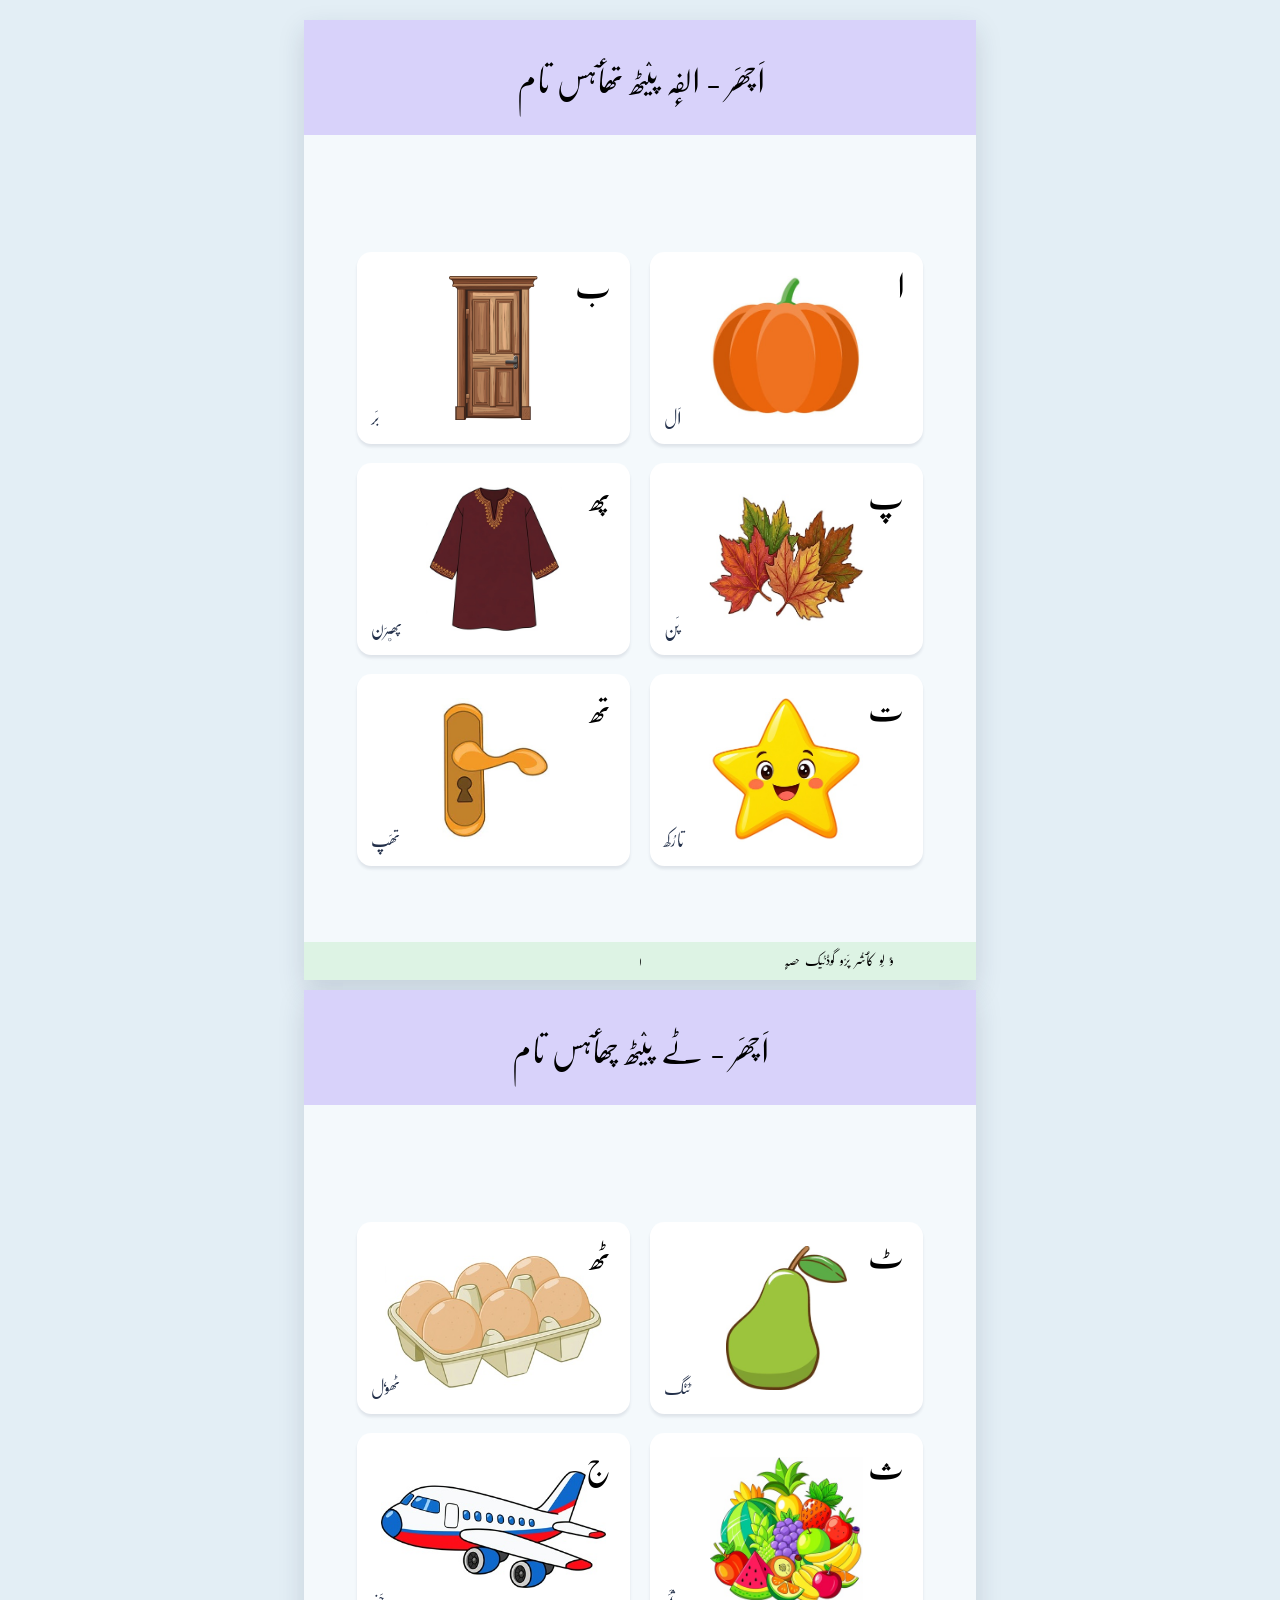
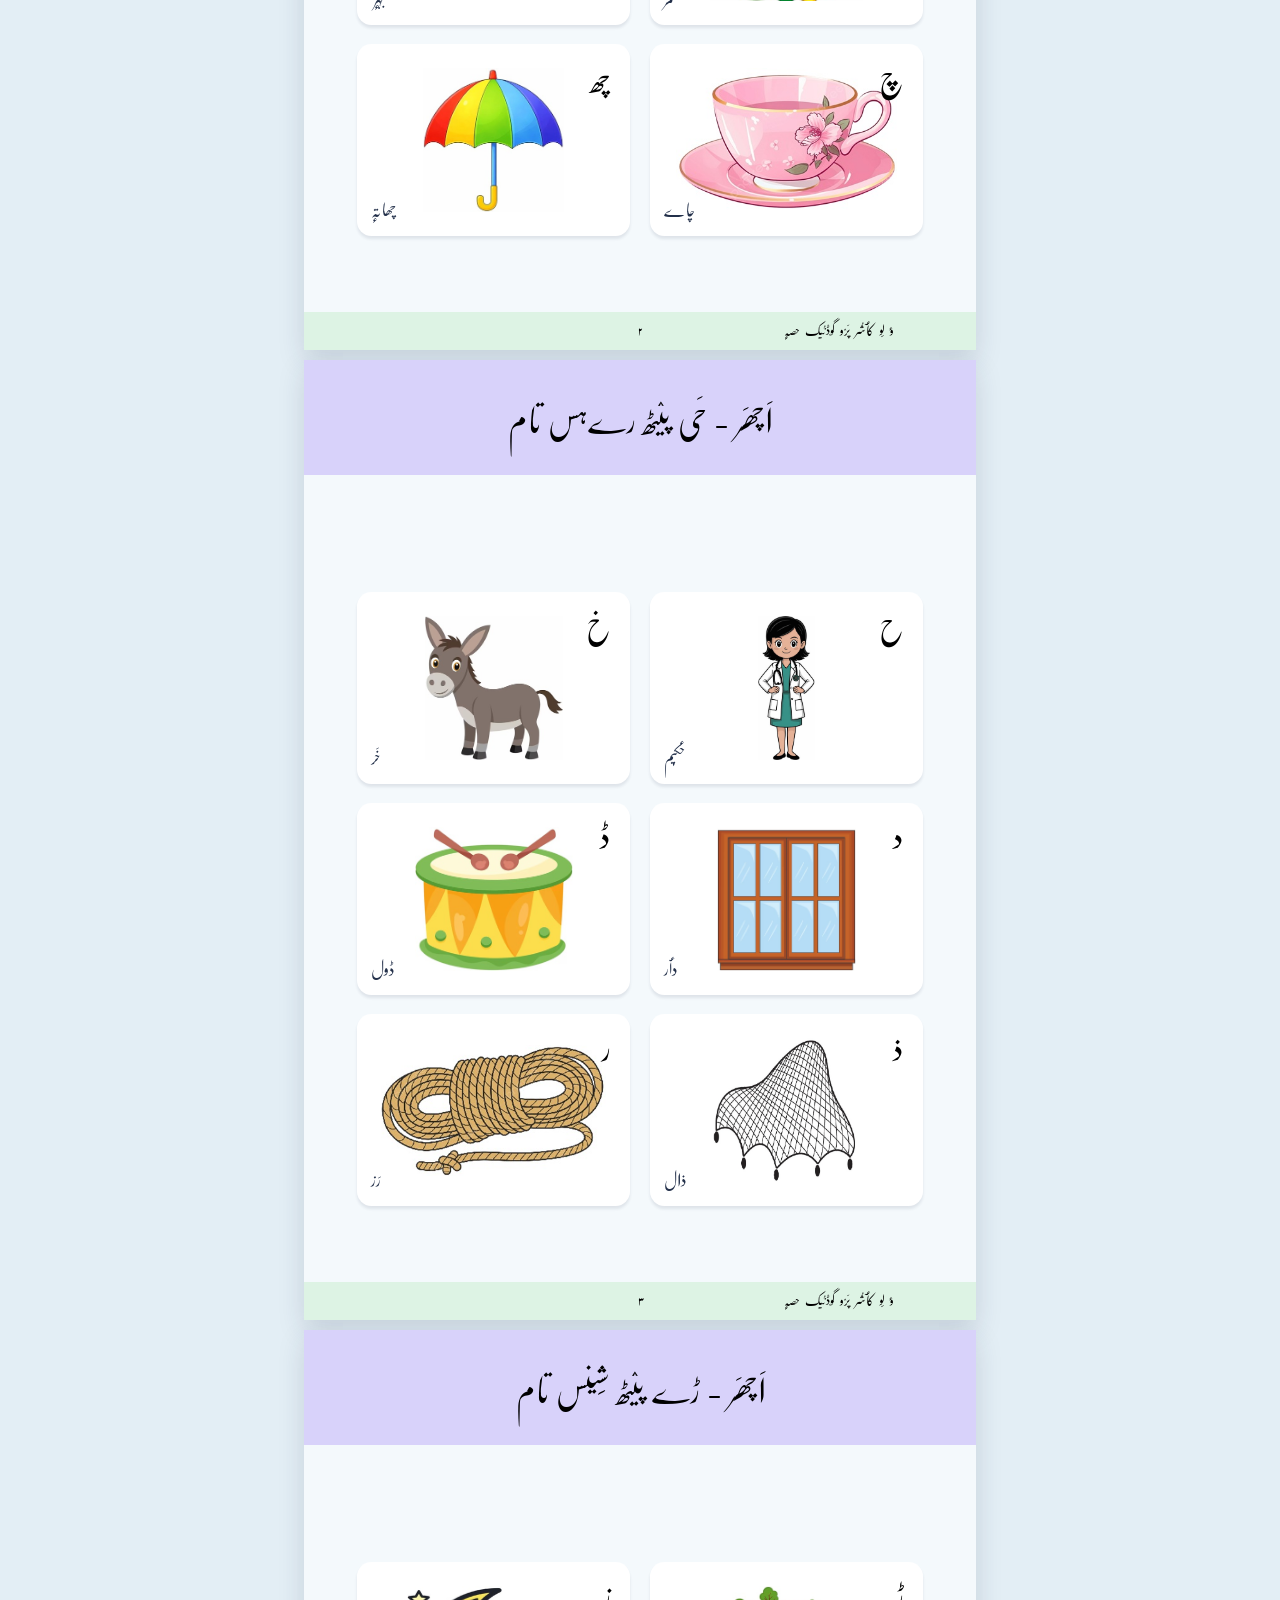
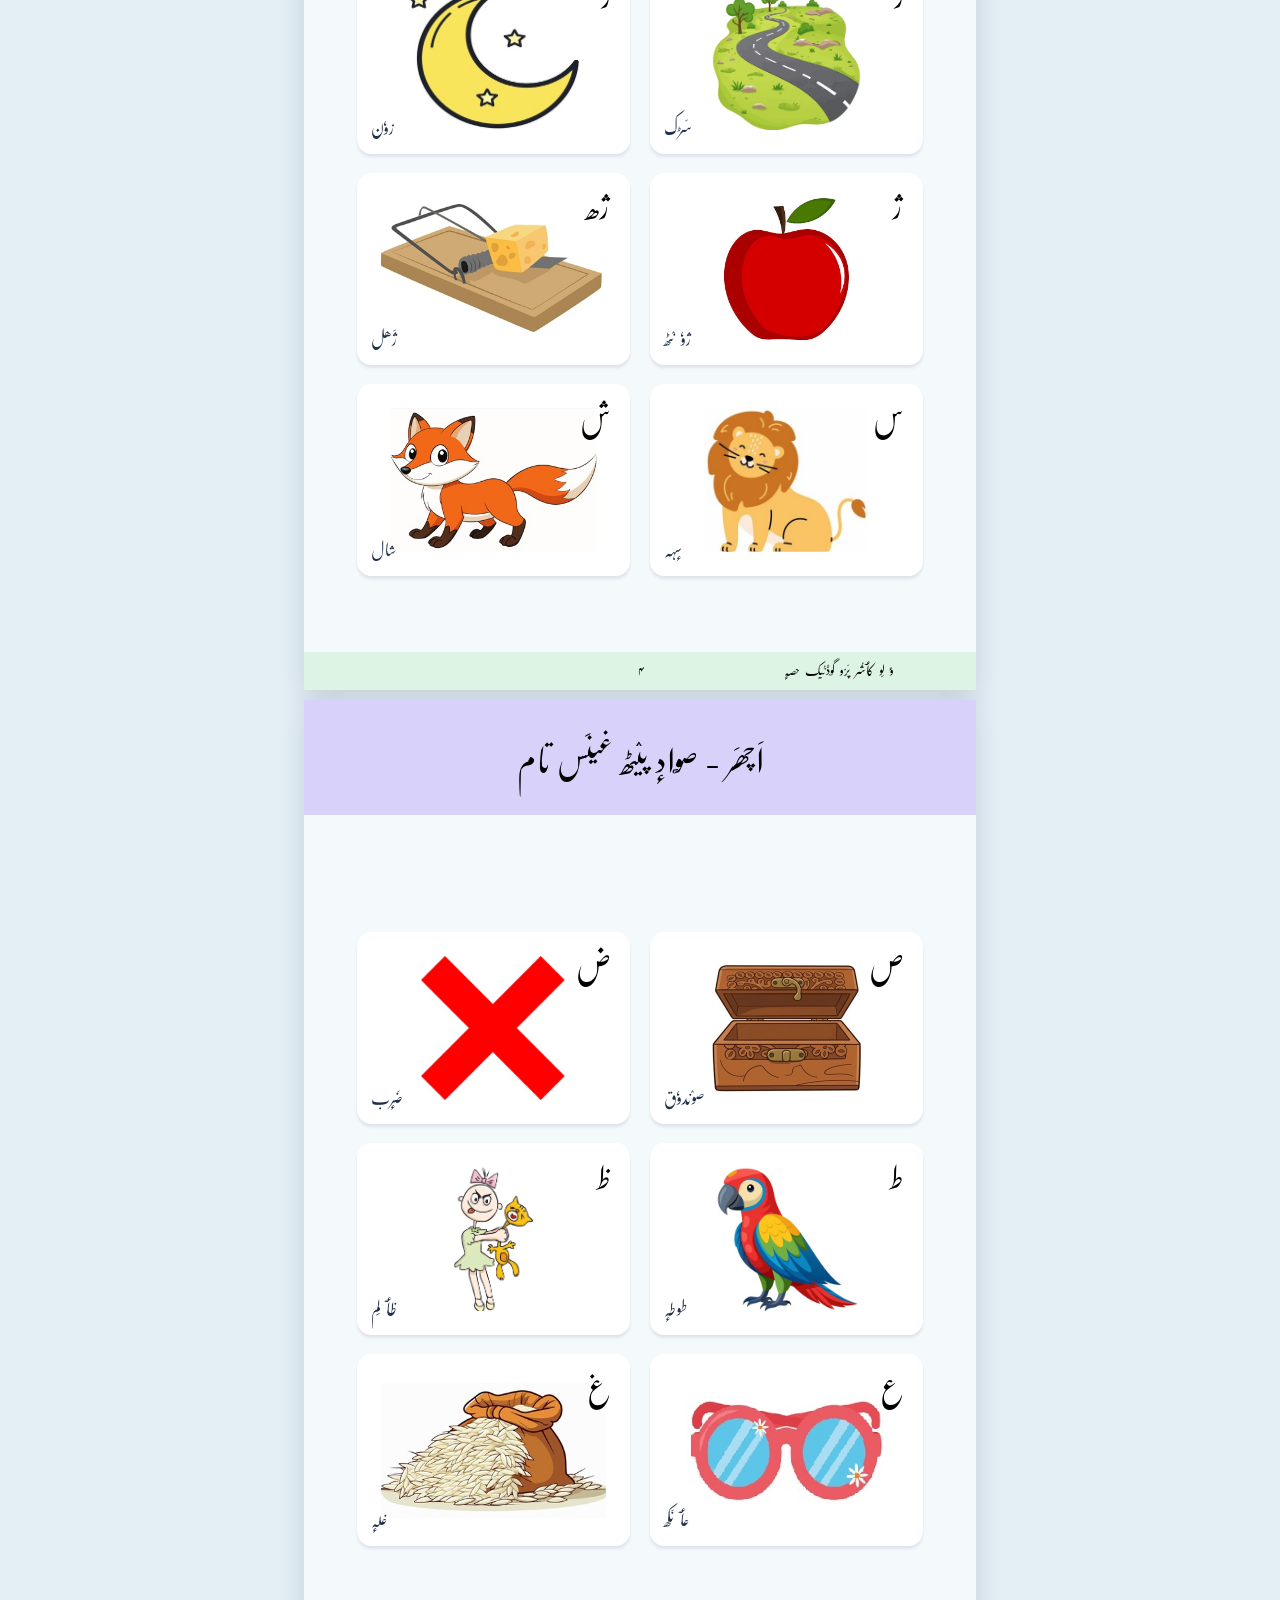
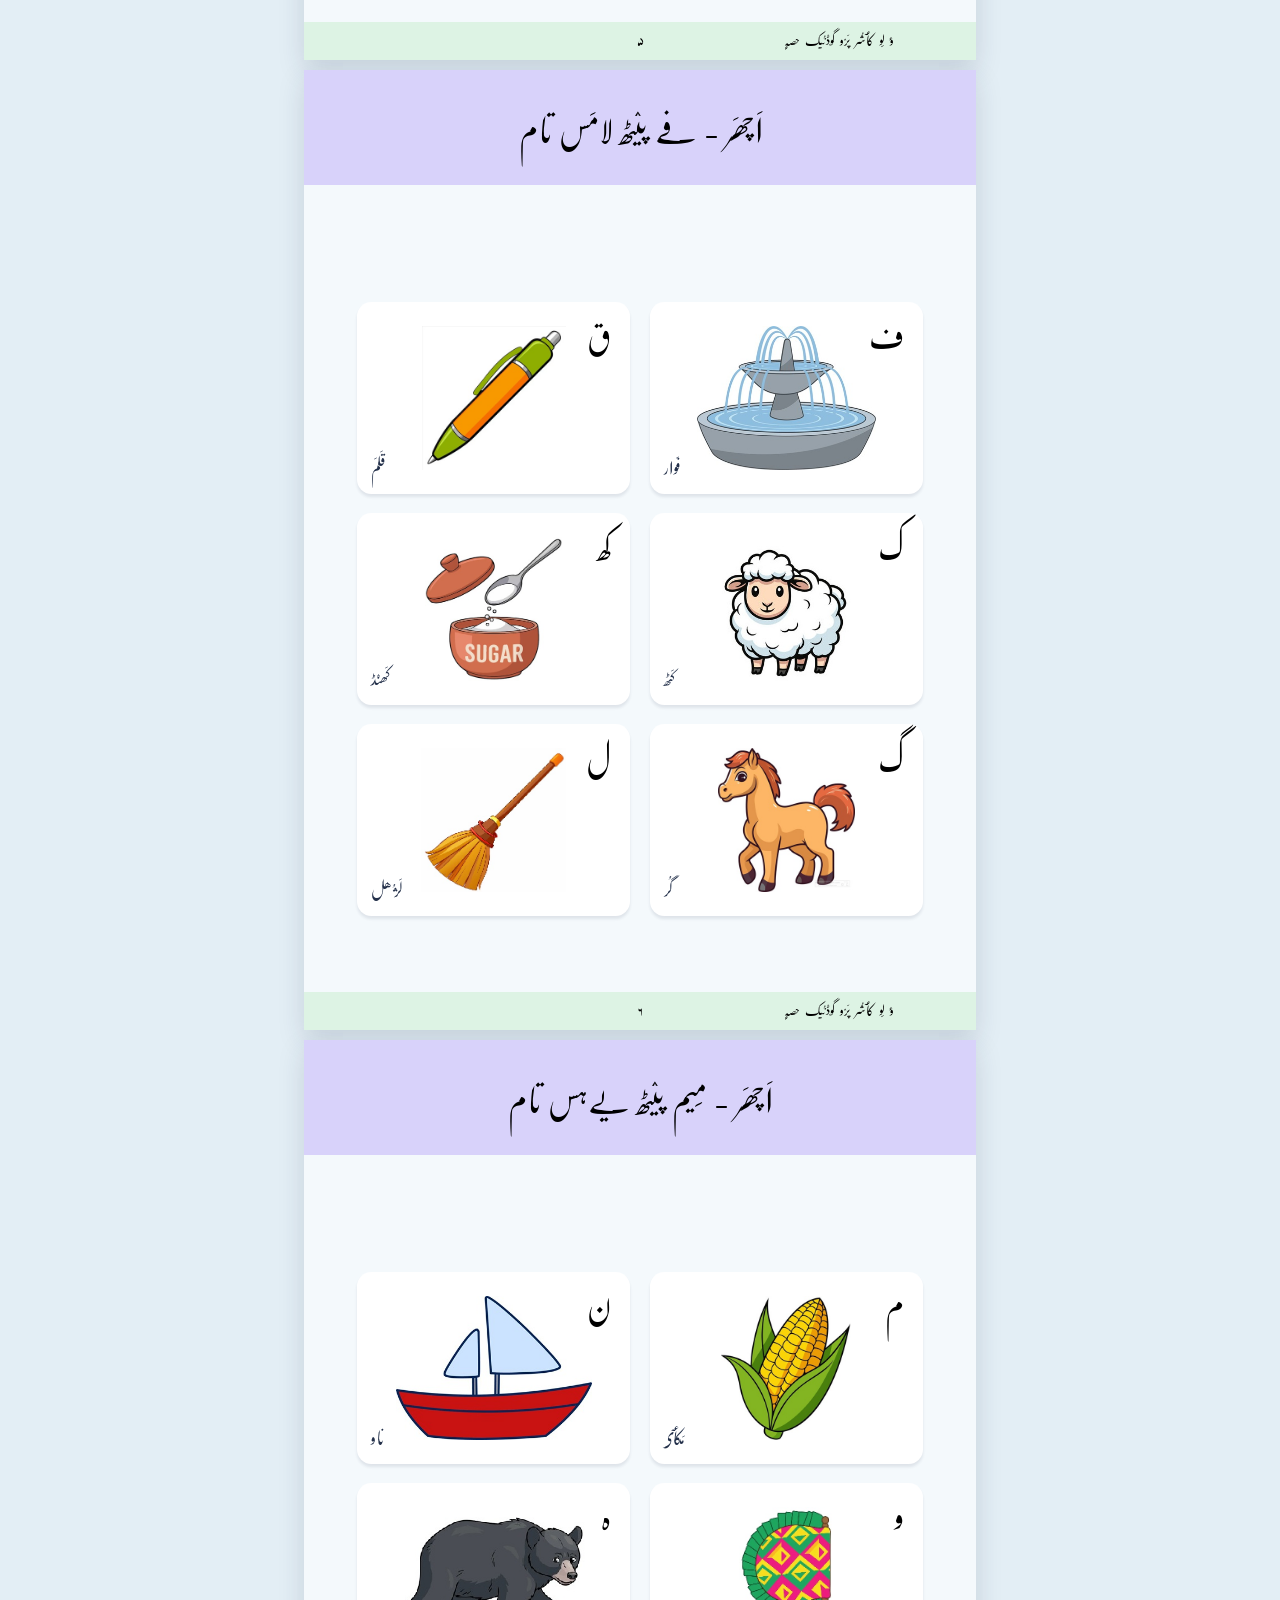
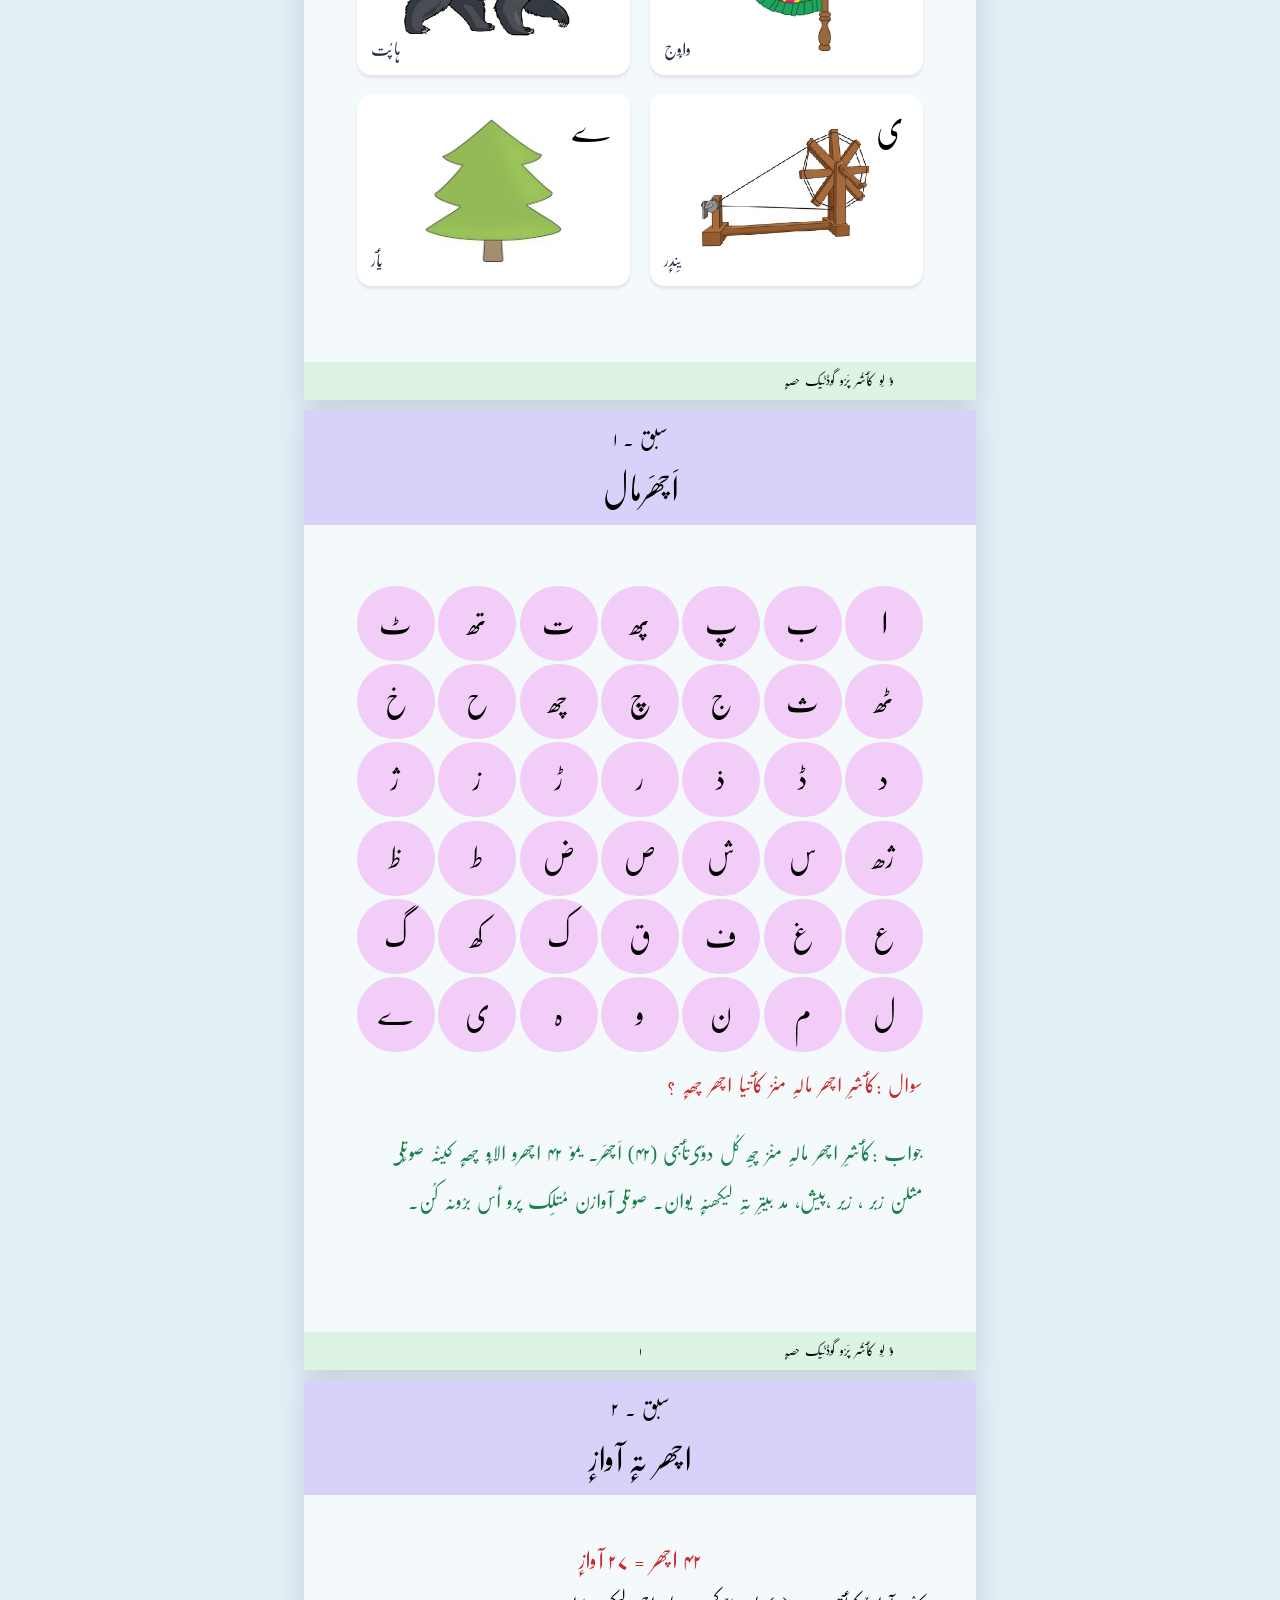
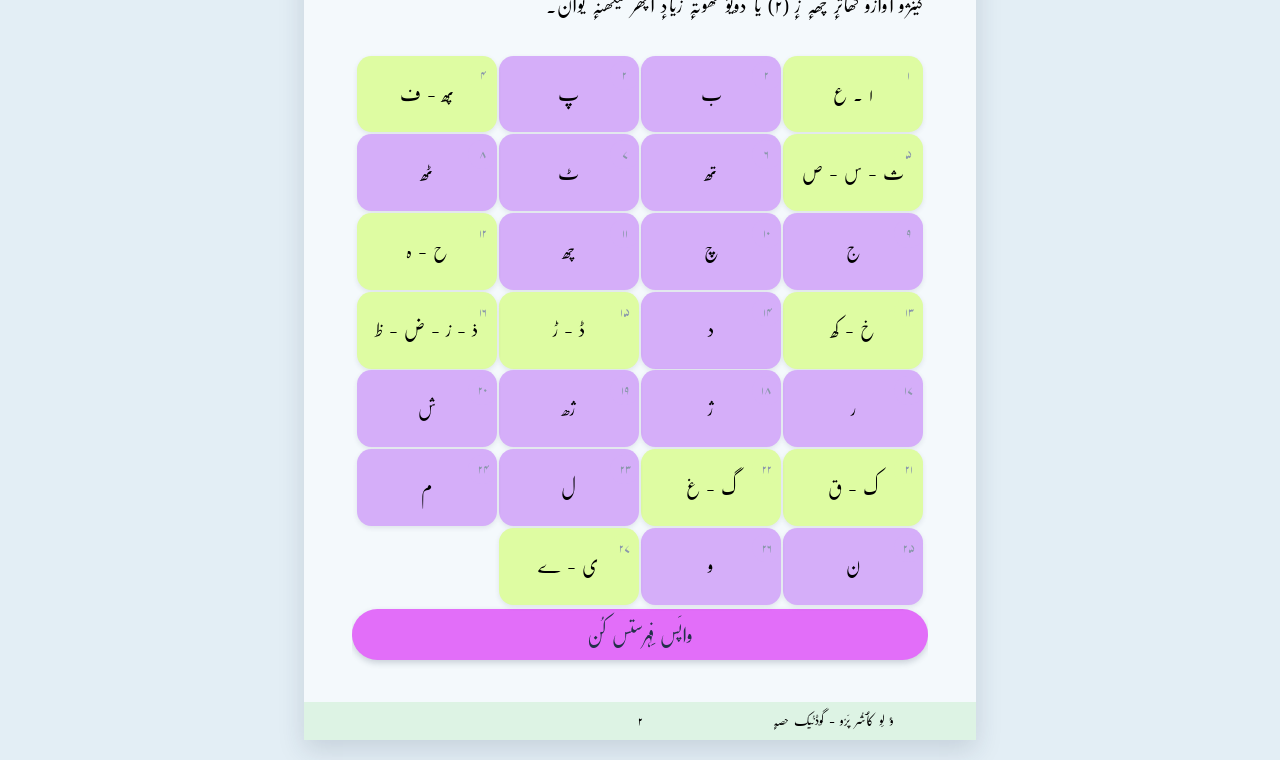
==== 01-alphabet.html @ 22db5f60 "Updated First Chapter" ====
<!DOCTYPE html>
<html lang="ks" dir="rtl">
<head>
  <meta charset="UTF-8">
  <meta name="viewport" content="width=device-width, initial-scale=1.0">
  <title>ؤ لِو کٲشُر پَرٛو</title>
  <link rel="stylesheet" href="style.css">
</head>
<body>
<!-- ===================== PAGE 1 ===================== -->
  <div class="page">
    <header class="page-header">
      <div class="header-bottom">اَچھَر - الفٕہ پیٛٹھ تھٲہس تام</div>
    </header>
    <main class="page-main">
      <section class="section1">
      <div class="letters">
        <div class="letter">
          <span class="char">ا</span>
          <span class="word">اَل</span>
          <img src="diagrams/1001_al.jpg" alt="">
        </div>
        <div class="letter">
          <span class="char">ب</span>
          <span class="word">بَر</span>
          <img src="diagrams/1002_bar.jpg" alt="">
        </div>
        <div class="letter">
          <span class="char">پ</span>
          <span class="word">پَن</span>
          <img src="diagrams/1003_pan.jpg" alt="">
        </div>
        <div class="letter">
          <span class="char">پھ</span>
          <span class="word">پھٮرَن</span>
          <img src="diagrams/1004_pheran.jpg" alt="">
        </div>
        <div class="letter">
          <span class="char">ت</span>
          <span class="word">تارُکھ</span>
          <img src="diagrams/1005_tarukh.jpg" alt="">
        </div>
        <div class="letter">
          <span class="char">تھ</span>
          <span class="word">تھَپ</span>
          <img src="diagrams/1006_thaf.jpg" alt="">
        </div>
      </div>
      </section>
    </main>

    <footer class="page-footer">
      <div class="book-name">ؤ لِو کٲشُر پَرٛو  گۅڈنُیک حصہٕ</div>
      <div class="page-number">۱</div>
    </footer>
  </div>

<!-- ===================== PAGE 2 ===================== -->
  <div class="page">
    <header class="page-header">
      <div class="header-bottom">اَچھَر - ٹے پیٛٹھ چھٲہس تام</div>
    </header>
    <main class="page-main">
      <section class="section1">
      <div class="letters">
        <div class="letter">
          <span class="char">ٹ</span>
          <span class="word">ٹَنٛگ</span>
          <img src="diagrams/1007_tang.jpg" alt="">
        </div>
        <div class="letter">
          <span class="char">ٹھ</span>
          <span class="word">ٹھوٗل</span>
          <img src="diagrams/1008_thool.jpg" alt="">
        </div>
        <div class="letter">
          <span class="char">ث</span>
          <span class="word">ثَمَر</span>
          <img src="diagrams/1009_samar.jpg" alt="">
        </div>
        <div class="letter">
          <span class="char">ج</span>
          <span class="word">جَہزٕ</span>
          <img src="diagrams/1010_jahaz.jpg" alt="">
        </div>
        <div class="letter">
          <span class="char">چ</span>
          <span class="word">چاے</span>
          <img src="diagrams/1011_chai.jpg" alt="">
        </div>
        <div class="letter">
          <span class="char">چھ</span>
          <span class="word">چھاتہٕ</span>
          <img src="diagrams/1012_chhatih.jpg" alt="">
        </div>
      </div>
      </section>
    </main>
    <footer class="page-footer">
      <div class="book-name">ؤ لِو کٲشُر پَرٛو  گۅڈنُیک حصہٕ</div>
      <div class="page-number">۲</div>
    </footer>
  </div>
<!-- ===================== NEW PAGE ===================== -->
  <div class="page">
    <header class="page-header">
      <div class="header-bottom">اَچھَر - حَی پیٛٹھ رےہس تام</div>
    </header>
    <main class="page-main">
      <section class="section1">
      <div class="letters">
        <div class="letter">
          <span class="char">ح</span>
          <span class="word">حٔکیٖم</span>
          <img src="diagrams/1013_hakeem.jpg" alt="">
        </div>
        <div class="letter">
          <span class="char">خ</span>
          <span class="word">خَر</span>
          <img src="diagrams/1014_khar.jpg" alt="">
        </div>
        <div class="letter">
          <span class="char">د</span>
          <span class="word">دٲر</span>
          <img src="diagrams/1015_daer.jpg" alt="">
        </div>
        <div class="letter">
          <span class="char">ڈ</span>
          <span class="word">ڈول</span>
          <img src="diagrams/1016_dol.jpg" alt="">
        </div>
        <div class="letter">
          <span class="char">ذ</span>
          <span class="word">ذال</span>
          <img src="diagrams/1017_zal.jpg" alt="">
        </div>
        <div class="letter">
          <span class="char">ر</span>
          <span class="word">رَز</span>
          <img src="diagrams/1018_raz.jpg" alt="">
        </div>
      </div>
      </section>
    </main>

    <footer class="page-footer">
      <div class="book-name">ؤ لِو کٲشُر پَرٛو  گۅڈنُیک حصہٕ</div>
      <div class="page-number">۳</div>
    </footer>
  </div>
<!-- ===================== NEW PAGE ===================== -->
  <div class="page">
    <header class="page-header">
      <div class="header-bottom">اَچھَر - ڑے پیٛٹھ شِینس تام</div>
    </header>
    <main class="page-main">
      <section class="section1">
      <div class="letters">
        <div class="letter">
          <span class="char">ڑ</span>
          <span class="word">سَڑک</span>
          <img src="diagrams/1019_rod.jpg" alt="">
        </div>
        <div class="letter">
          <span class="char">ز</span>
          <span class="word">زوٗن</span>
          <img src="diagrams/1020_zoon.jpg" alt="">
        </div>
        <div class="letter">
          <span class="char">ژ</span>
          <span class="word">ژوٗ نٛٹھ</span>
          <img src="diagrams/1021_xoonth.jpg" alt="">
        </div>
        <div class="letter">
          <span class="char">ژھ</span>
          <span class="word">ژَھل</span>
          <img src="diagrams/1022_xhal.jpg" alt="">
        </div>
        <div class="letter">
          <span class="char">س</span>
          <span class="word">سٕہہ</span>
          <img src="diagrams/1023_sih.jpg" alt="">
        </div>
        <div class="letter">
          <span class="char">ش</span>
          <span class="word">شال</span>
          <img src="diagrams/1024_shal.jpg" alt="">
        </div>
      </div>
      </section>
    </main>

    <footer class="page-footer">
      <div class="book-name">ؤ لِو کٲشُر پَرٛو  گۅڈنُیک حصہٕ</div>
      <div class="page-number">۴</div>
    </footer>
  </div>
<!-- ===================== NEW PAGE ===================== -->
  <div class="page">
    <header class="page-header">
      <div class="header-bottom">اَچھَر - صۅادٕ پیٛٹھ غینَس تام</div>
    </header>
    <main class="page-main">
      <section class="section1">
      <div class="letters">
        <div class="letter">
          <span class="char">ص</span>
          <span class="word">صوٛندوٗق</span>
          <img src="diagrams/1025_sandooq.jpg" alt="">
        </div>
        <div class="letter">
          <span class="char">ض</span>
          <span class="word">ضَرٕب</span>
          <img src="diagrams/1026_zarvb.jpg" alt="">
        </div>
        <div class="letter">
          <span class="char">ط</span>
          <span class="word">طوطہٕ</span>
          <img src="diagrams/1027_totih.jpg" alt="">
        </div>
        <div class="letter">
          <span class="char">ظ</span>
          <span class="word">ظٲ لِم</span>
          <img src="diagrams/1028_zalim.jpg" alt="">
        </div>
        <div class="letter">
          <span class="char">ع</span>
          <span class="word">عٲ نَکھ</span>
          <img src="diagrams/1029_aenak.jpg" alt="">
        </div>
        <div class="letter">
          <span class="char">غ</span>
          <span class="word">غلہٕ</span>
          <img src="diagrams/1030_galvh.jpg" alt="">
        </div>
      </div>
      </section>
    </main>

    <footer class="page-footer">
      <div class="book-name">ؤ لِو کٲشُر پَرٛو  گۅڈنُیک حصہٕ</div>
      <div class="page-number">۵</div>
    </footer>
  </div>
<!-- ===================== NEW PAGE ===================== -->
  <div class="page">
    <header class="page-header">
      <div class="header-bottom">اَچھَر - فے پیٛٹھ لامَس تام</div>
    </header>
    <main class="page-main">
      <section class="section1">
      <div class="letters">
        <div class="letter">
          <span class="char">ف</span>
          <span class="word">فَوار</span>
          <img src="diagrams/1031_fanwwar.jpg" alt="">
        </div>
        <div class="letter">
          <span class="char">ق</span>
          <span class="word">قَلَم</span>
          <img src="diagrams/1032_kalam.jpg" alt="">
        </div>
        <div class="letter">
          <span class="char">ک</span>
          <span class="word">کَٹھ</span>
          <img src="diagrams/1033_kath.jpg" alt="">
        </div>
        <div class="letter">
          <span class="char">کھ</span>
          <span class="word">کَھنٛڈ</span>
          <img src="diagrams/1034_khand.jpg" alt="">
        </div>
        <div class="letter">
          <span class="char">گ</span>
          <span class="word">گُر</span>
          <img src="diagrams/1035_gur.jpg" alt="">
        </div>
        <div class="letter">
          <span class="char">ل</span>
          <span class="word">لَژُھل</span>
          <img src="diagrams/1036_laxhul.jpg" alt="">
        </div>
      </div>

      </section>
    </main>

    <footer class="page-footer">
      <div class="book-name">ؤ لِو کٲشُر پَرٛو  گۅڈنُیک حصہٕ</div>
      <div class="page-number">۶</div>
    </footer>
  </div>
<!-- ===================== NEW PAGE ===================== -->
  <div class="page">
    <header class="page-header">
      <div class="header-bottom">اَچھَر - مِیم پیٛٹھ یےہس تام</div>
    </header>
    <main class="page-main">
      <section class="section1">
      <div class="letters">
        <div class="letter">
          <span class="char">م</span>
          <span class="word">مَکٲۍ</span>
          <img src="diagrams/1037_makaei.jpg" alt="">
        </div>
        <div class="letter">
          <span class="char">ن</span>
          <span class="word">ناو</span>
          <img src="diagrams/1038_naw.jpg" alt="">
        </div>
        <div class="letter">
          <span class="char">و</span>
          <span class="word">واوٕج</span>
          <img src="diagrams/1039_wawij.jpg" alt="">
        </div>
        <div class="letter">
          <span class="char">ہ</span>
          <span class="word">ہاپُت</span>
          <img src="diagrams/1040_haput.jpg" alt="">
        </div>
        <div class="letter">
          <span class="char">ی</span>
          <span class="word">یِندٕر</span>
          <img src="diagrams/1041_yindvr.jpg" alt="">
        </div>
        <div class="letter">
          <span class="char">ے</span>
          <span class="word">یٲر</span>
          <img src="diagrams/1042_yaer.jpg" alt="">
        </div>
      </div>
      </section>
    </main>

    <footer class="page-footer">
      <div class="book-name">ؤ لِو کٲشُر پَرٛو  گۅڈنُیک حصہٕ</div>
    </footer>
  </div>


  <!-- ===================== NEW PAGE ===================== -->
  <div class="page">
    <header class="page-header">
      <div class="header-top">سبق . ۱</div>
      <div class="header-bottom">اَچھَرمال</div>
    </header>
    <main class="page-main">
      <section class="section1">
        <div class="grid-container">
          <div class="grid-container-item">ا</div>
          <div class="grid-container-item">ب</div>
          <div class="grid-container-item">پ</div>
          <div class="grid-container-item">پھ</div>
          <div class="grid-container-item">ت</div>
          <div class="grid-container-item">تھ</div>

          <div class="grid-container-item">ٹ</div>
          <div class="grid-container-item">ٹھ</div>
          <div class="grid-container-item">ث</div>
          <div class="grid-container-item">ج</div>
          <div class="grid-container-item">چ</div>
          <div class="grid-container-item">چھ</div>

          <div class="grid-container-item">ح</div>
          <div class="grid-container-item">خ</div>
          <div class="grid-container-item">د</div>
          <div class="grid-container-item">ڈ</div>
          <div class="grid-container-item">ذ</div>
          <div class="grid-container-item">ر</div>

          <div class="grid-container-item">ڑ</div>
          <div class="grid-container-item">ز</div>
          <div class="grid-container-item">ژ</div>
          <div class="grid-container-item">ژھ</div>
          <div class="grid-container-item">س</div>
          <div class="grid-container-item">ش</div>

          <div class="grid-container-item">ص</div>
          <div class="grid-container-item">ض</div>
          <div class="grid-container-item">ط</div>
          <div class="grid-container-item">ظ</div>
          <div class="grid-container-item">ع</div>
          <div class="grid-container-item">غ</div>

          <div class="grid-container-item">ف</div>
          <div class="grid-container-item">ق</div>
          <div class="grid-container-item">ک</div>
          <div class="grid-container-item">کھ</div>
          <div class="grid-container-item">گ</div>
          <div class="grid-container-item">ل</div>

          <div class="grid-container-item">م</div>
          <div class="grid-container-item">ن</div>
          <div class="grid-container-item">و</div>
          <div class="grid-container-item">ہ</div>
          <div class="grid-container-item">ی</div>
          <div class="grid-container-item">ے</div>
        </div>
      </section>
<section class="section2">
  <div class="qa-container">
    <p class="question"><span class="qa-label">سوال :</span>کٲشرِ اچھر مالہِ منٛز کٲتیا اچھر چھہٕ ؟</p>
    <p class="answer"><span class="qa-label">جواب :</span>کٲشرِ اچھر مالہِ منٛز چھِ کُل دوٚۍتٲجی (۴۲) اَچھَر. یموٚ ۴۲ اچھرو  الاوٕ چھہٕ  کینٛہ صوتٕلۍ  مثلن زبر ، زیر ،پیش، مد   بیترِ تہِ لیکھنہٕ یوان. صوتلۍ آوازن مُتلِک پرو أس برٛونہ کُن.</p>
  </div>
</section>

</main>
    <footer class="page-footer">
      <div class="book-name">ؤ لِو کٲشُر پَرٛو  گۅڈنُیک حصہٕ</div>
      <div class="page-number">۱</div>
    </footer>
  </div>

<!-- ===================== NEW PAGE ===================== -->

  <div class="page">
    <header class="page-header">
      <div class="header-top">سبق . ۲</div>
      <div class="header-bottom">اچھر تہٕ آوازٕ</div>
    </header>
    <main class="page-main">

      <section class="section1">
        <h3>
        ۴۲ اچھر   =  ۲۷ آوازٕ
            
        </h3>

        <p>
        کینٛژو آوازوٚ کھٲترٕ چھہٕ زٕ (۲) یا دۅیوٚ کھوتہٕ زیادٕ اچھر لیکھنہٕ یوان۔

        </p>

      </section>
      <section class="section1">
      <div class="sounds">
        <div class="sound2"><span class="num">۱</span>۱ . ع</div>
        <div class="sound"><span class="num">۲</span>ب</div>
        <div class="sound"><span class="num">۲</span>پ</div>
        <div class="sound2"><span class="num">۴</span>پھ - ف</div>
        <div class="sound2"><span class="num">۵</span>ث - س - ص</div>
        <div class="sound"><span class="num">۶</span>تھ</div>
        <div class="sound"><span class="num">۷</span>ٹ</div>
        <div class="sound"><span class="num">۸</span>ٹھ</div>
        <div class="sound"><span class="num">۹</span>ج</div>
        <div class="sound"><span class="num">۱۰</span>چ</div>
        <div class="sound"><span class="num">۱۱</span>چھ</div>
        <div class="sound2"><span class="num">۱۲</span>ح - ہ</div>
        <div class="sound2"><span class="num">۱۳</span>خ - کھ</div>
        <div class="sound"><span class="num">۱۴</span>د</div>
        <div class="sound2"><span class="num">۱۵</span>ڈ - ڑ</div>
        <div class="sound2"><span class="num">۱۶</span>ذ - ز - ض - ظ</div>
        <div class="sound"><span class="num">۱۷</span>ر</div>
        <div class="sound"><span class="num">۱۸</span>ژ</div>
        <div class="sound"><span class="num">۱۹</span>ژھ</div>
        <div class="sound"><span class="num">۲۰</span>ش</div>
        <div class="sound2"><span class="num">۲۱</span>ک - ق</div>
        <div class="sound2"><span class="num">۲۲</span>گ - غ</div>
        <div class="sound"><span class="num">۲۳</span>ل</div>
        <div class="sound"><span class="num">۲۴</span>م</div>
        <div class="sound"><span class="num">۲۵</span>ن</div>
        <div class="sound"><span class="num">۲۶</span>و</div>
        <div class="sound2"><span class="num">۲۷</span>ی - ے</div>
      </div>
      </section>
      <section class="section-link">
        <div class="link"><a href="index.html#topics-list">واپَس فِہرستس کُن</a></div>
      </section>
    </main>

    <footer class="page-footer">
      <div class="book-name">ؤ لِو کٲشُر پَرٛو - گۅڈنُیک حصہٕ</div>
      <div class="page-number">۲</div>
    </footer>
  </div>

<!-- ===================== NEW PAGE ===================== -->

</body>
</html>
---- style.css ----
/* ==========================================================================
   1. ROOT VARIABLES & GLOBAL SETTINGS
   Modify these values to quickly adjust colors, fonts, and spacing.
   ========================================================================== */
:root {
  /* Colour palette: Dal Lake blue, saffron and chinar red on a cool, light page */
  --text-color: #23304A;          /* Deep ink blue (softer than black) */
  --muted-color: #8A97AB;         /* Soft grey-blue for borders/captions */
  --accent-color: #C92A2A;        /* Chinar red, used for the cover title */
  --box-bg: #D9F0F6;              /* Pale lake tint for callout boxes */
  --site-bg: #E3EEF5;             /* Website background around the pages */
  --background-color: #ffffff;    /* White for letter cards and grid items */
  --card-color: #ffffff;          /* Letter cards: must match the white edges of the pictures */
  --page-color: #F4F9FC;          /* Cool, very light page tone */
  --cover-color: #FFF3CC;         /* Soft saffron tint for the cover */
  --header-background-color: #d8d2fa; /* Lake blue header */
  --link-background-color: #e26ef9;
  --footer-background-color: #DDF3E4; /* Golden chinar-leaf footer */
  --question-color: #C92A2A;      /* Question text */
  --answer-color: #1B7F4B;        /* Answer text */
  --text-bg-color1:  #f2cdf7; 
  --text-bg-color2:  #f8ddca;
  --text-bg-color3:  #d5aef9; 
  --text-bg-color4:  #defca2; 

  
  --font-size: 20px;

  /* Page Dimensions & Margins (Print) */
  --page-width: 7in;
  --page-height: 10in;
  --margin-top: 0.85in;
  --margin-bottom: 0.85in;
  --margin-outside: 0.65in;
  --border-width: 0px;
}

/* ==========================================================================
   2. BASE RTL & TYPOGRAPHY SETUP
   ========================================================================== */
html {
  direction: rtl;
  unicode-bidi: isolate;
}

/* Main book font */
@font-face {
  font-family: 'GulmargNastaleeq';
  src: url('fonts/GulmargNastaleeq.ttf') format('truetype');
  font-weight: normal;
  font-style: normal;
}

/* Secondary font for positional letter grids (Regular) */
@font-face {
  font-family: 'NotoNastaliqUrdu';
  src: url('fonts/NotoNastaliqUrdu-Regular.ttf') format('truetype');
  font-weight: 400;
  font-style: normal;
}

/* Secondary font for positional letter grids (Bold) */
@font-face {
  font-family: 'NotoNastaliqUrdu';
  src: url('fonts/NotoNastaliqUrdu-Medium.ttf') format('truetype');
  font-weight: 700;
  font-style: normal;
}

@font-face {
  font-family: 'Narqalam';
  src: url('fonts/Narqalam.ttf') format('truetype');
  font-weight: normal;
  font-style: normal;
}

/* Exact page dimensions for printing / PDF export */
@page {
  size: 7in 10in;
  margin: 0;
}

* {
  box-sizing: border-box;
  margin: 0;
  padding: 0;
}

body {
  font-family: 'GulmargNastaleeq', serif;
  background-color: var(--site-bg); 
  font-size: var(--font-size);
  word-spacing: 0.2em;
  
  display: flex;
  flex-direction: column;   /* Stacks the pages vertically (top-to-bottom) */
  align-items: center;      /* Keeps the stacked pages centered horizontally */
  gap: 10px;                /* Adds physical space/gap between each page */
  
  padding: 20px 0;
  font-feature-settings: "kern" 1, "liga" 1, "calt" 1;
}

h1, h2, h3, h4 {
  color: var(--accent-color);
  font-weight: normal; /* Removes the default bolding */
  line-height: 1.6;
  margin-top: 0.1em;
  margin-bottom: 0.1em;
  page-break-after: avoid;
  break-after: avoid;
}

h3 {
  text-align: center;
}

p {
  margin-bottom: 0em; /* Generous vertical breathing room between paragraphs */ 
}

.cover-page {
  width: 100%;             /* Fills the page, so it can shrink on phones */
  height: 100%;            /* Fills the page height (10in on laptop/print) */
  padding: 0 1rem;
  text-align: center;
  display: flex;
  flex-direction: column;
  justify-content: center; /* Centers everything vertically */
  align-items: center;     /* Centers everything horizontally */
  gap: 2rem;               /* Clean spacing between elements */
  background-color: var(--cover-color);
  font-size: 120%;
  
  /* Crucial for making sure browsers don't strip background colors */
  -webkit-print-color-adjust: exact;
  print-color-adjust: exact;
}

/* 7 x 10 inch Page Container (Dynamic Height for Drafting) */
.page {
  width: 100%;            /* Allows it to shrink on mobile */
  max-width: 7in;         /* Caps it at 7 inches on laptops and print */
  height: 10in;           
  max-height: 10in;       
  background-color: var(--page-color);
  display: flex;
  flex-direction: column;
  justify-content: space-between;
  border: var(--border-width) solid var(--muted-color);
  box-shadow: 0 10px 25px rgba(35, 48, 74, 0.15);
  overflow: hidden;       
  box-sizing: border-box; /* Prevents padding/borders from breaking width */
  gap: 1em;
}


/* --- 1. HEADER (1 inch tall, edge to edge) --- */
.page-header {
  width: 100%;
  height: 1.2in;
  border: var(--border-width) solid var(--muted-color);
  display: flex;
  flex-direction: column;
  justify-content: center; /* Centers the group tightly together */
  align-items: center;
  gap: 0.5em; /* Controls the exact gap between top and bottom items safely */
  padding: 0 0.25in;
  overflow: hidden; /* Ensures nothing spills outside the box */
  background-color: var(--header-background-color);
  margin-bottom: 1.0em;
  font-family: 'GulmargNastaleeq', serif;
  
}

.header-top {
  font-size: 16pt; /* Slightly scaled down to fit comfortably */
  border: var(--border-width) solid var(--muted-color);
  padding: 0 8px;
  line-height: 1.2;
  margin-top: 0;
  margin-bottom: 2;
  font-family: 'GulmargNastaleeq', serif;
}

.header-bottom {
  font-size: 24pt; /* Scaled down slightly to fit the height limit */
  border: var(--border-width) solid var(--muted-color);
  padding: 0 8px;
  line-height: 1.2;
  font-family: 'GulmargNastaleeq', serif;
  margin-top: 0.1in;
}

/* --- 2. MAIN (0.5 inch gap from edges, extra line height) --- */
.page-main {
  flex: 1;
  margin: 0.0in 0.5in 0.1in 0.5in; 
  border: var(--border-width) solid var(--muted-color);
  padding: 0.0in;
  display: flex;
  flex-direction: column;
  gap: 0.0in;
  font-size: var(--font-size);   
  line-height: 2.4;  
  
  /* --- Overflow Management & Visual Warning --- */
  overflow-y: auto;       /* Lets you scroll to read everything while drafting */
  overflow-x: hidden;
}

.page-main::-webkit-scrollbar {
  width: 8px;
}
.page-main::-webkit-scrollbar-thumb {
  background-color: #ef4444; /* Bright red scrollbar means "Page is overfull!" */
  border-radius: 4px;
}

.section1 {
  border: var(--border-width) solid var(--muted-color);
  padding: 0.05in;
  flex: 0;
  margin 1em 0em 0em 0em
}

.section2 {
  border: var(--border-width) solid var(--muted-color);
  padding: 0.05in;
  flex: 0;
  margin 1em 0em 0em 0em
  
}

.letters {
  display: grid;
  grid-template-columns: repeat(2, 1fr);  /* 2 equal columns */
  gap: 0.2in;                             /* space between boxes */
  margin-top: 0.75in;
  align-items: center;
}

.letter {
  position: relative;                     /* the image is placed inside this box */
  overflow: hidden;                       /* nothing sticks out of the rounded corners */
  display: flex;
  align-items: flex-start;                /* top of the box */
  justify-content: flex-start;            /* right side in RTL */
  height: 2.0in;
  border: var(--border-width) solid var(--muted-color);
  border-radius: 0.15in;
  font-size: 24pt;
  line-height: 1.0;
  padding: 0.2in 0.2in 0 0;               /* top and right gap for the big letter */
  background-color: var(--card-color); /* stays white: the pictures have white backgrounds */
  z-index: 2;
  box-shadow: 0 3px 3px rgba(35, 48, 74, 0.1);
}

.letter img {
  position: absolute;
  z-index: 1;             /* Keeps the image in the background layer */
  top: 0.25in;                            /* gap between image and border */
  right: 0.25in;
  bottom: 0.25in;
  left: 0.25in;
  width: calc(100% - 0.5in);
  height: calc(100% - 0.5in);
  object-fit: contain;                    /* shrinks the picture to fit, keeping its proportions */
  align-self:center
  
}

.letter .word {
  position: absolute;
  bottom: 0.12in;                         /* distance from the bottom edge */
  left: 0.15in;                           /* distance from the left edge */
  font-size: 13pt;
  line-height: 1.6;
  color: var(--text-color);
  z-index: 2;
}

.letter .char{
  position: relative;
  z-index: 2;             /* Forces the text to render above background layers or images */
}

.topics-list {
  display: flex;
  flex-direction: column;                 /* Stacks the items vertically */
  gap: 0.2in;                             /* Vertical space between the boxes */
  list-style: none;                       /* Removes default bullet points */
  margin-top: 0.3in;
  width: 100%;
  box-sizing: border-box;
}

.topic-box {
  background-color: var(--box-bg);        /* Default background color */
  border: var(--border-width) solid var(--muted-color);
  border-radius: 0.25in;                  /* Rounded corners */
  padding: 15px 20px;
  display: flex;
  align-items: center;
  box-shadow: 0 2px 5px rgba(35, 48, 74, 0.05);
  width:100%
}

/* Make the link fill the whole box so the entire card is clickable */
.topic-box a {
  text-decoration: none;
  color: var(--text-color);
  font-size: 1.1rem;
  width: 100%;
  display: flex;
  justify-content: space-between;         /* Kashmiri on the right, English on the left */
  align-items: center;
  gap: 1rem;
}

.topic-en {
  font-family: Arial, Helvetica, sans-serif;  /* the Kashmiri font has no English letters */
  font-size: 0.9rem;
  text-align: left;
}


.grid-container {
  display: grid;
  /* Using 70px or 80px ensures about 3 to 4 columns fit on a standard phone screen,
     while automatically expanding to more columns on wider laptop screens. */
  grid-template-columns: repeat(auto-fit, minmax(75px, 1fr)); 
  gap: 0.2rem;                            /* Changed from 0.2in to 0.2rem for better mobile scaling */
  margin-top: 1rem;
  align-items: center;
  width: 100%;                            /* Ensures it takes the full width available */
  box-sizing: border-box;                 /* Prevents padding from causing overflow */
}

.grid-container-item {
  position: relative;
  overflow: hidden;
  display: flex;
  align-items: center;
  justify-content: center;
  height: 75px;                           /* Converted from 0.6in to a fixed pixel/fluid height */
  border: var(--border-width) solid var(--muted-color);
  border-radius: 40px;                    /* Adjusted for smooth rounding */
  font-size: 22pt;
  line-height: 1.2;
  background-color: var(--text-bg-color1);
  z-index: 2;
  padding: 10px;
}

.grid-container-item2 {
  position: relative;
  overflow: hidden;
  display: flex;
  align-items: center;
  justify-content: center;
  height: 75px;                           /* Converted from 0.6in to a fixed pixel/fluid height */
  border: var(--border-width) solid var(--muted-color);
  border-radius: 40px;                    /* Adjusted for smooth rounding */
  font-size: 22pt;
  line-height: 1.2;
  background-color: var(--text-bg-color2);
  z-index: 2;
  padding: 10px;
}

/* Word rows: one item per horizontal line, each holding several words */
.grid-container2 {
  display: grid;
  grid-template-columns: 1fr;             /* a single column, so one item per line */
  gap: 0.15in;
  margin-top: 1rem;
  width: 100%;
}

.grid-container2-item {
  display: block;
  padding: 0.1in 0.35in;
  border-radius: 40px;
  font-size: 22pt;
  line-height: 2.1;
  text-align: justify;
  text-align-last: justify;               /* stretches the last (only) line across the full width */
  background-color: var(--text-bg-color3);
  box-shadow: 0 2px 5px rgba(35, 48, 74, 0.1); 
}

.positional-shapes {
  display: grid;
  grid-template-columns: repeat(2, 1fr);  /* two items per row on laptops and in print */
  gap: 0.15in;
  margin-top: 1rem;
  width: 100%;
}

.positional-shapes-item {
  display: block;
  padding: 0.1in 0.2in;
  border-radius: 40px;
  font-size: 22pt;
  line-height: 2.1;
  text-align: justify;
  text-align-last: justify;               /* stretches the last (only) line across the full width */
  background-color: var(--text-bg-color3);
  box-shadow: 0 2px 5px rgba(35, 48, 74, 0.1); 

  font-family: 'NotoNastaliqUrdu', serif;
  font-weight: 700; /* Uses NotoNastaliqUrdu-Bold.ttf automatically */
  line-height: 2.5;

}


/* Sounds table: 4 columns (2 on phones, see section 4) */
.sounds {
  display: grid;
  grid-template-columns: repeat(4, 1fr);
  gap: 0.02in;
  margin-top: 1rem;
  width: 100%;
}

/* Shared by both kinds of box */
.sound,
.sound2 {
  position: relative;                     /* the number badge is placed inside this box */
  display: flex;
  align-items: center;
  justify-content: center;
  min-height: 0.8in;                      /* grows if a box needs two lines */
  border-radius: 0.15in;
  font-size: 14pt;
  line-height: 1.5;
  text-align: center;
  box-shadow: 0 2px 5px rgba(35, 48, 74, 0.1);
}

/* The only difference: the color */
.sound  { background-color: var(--text-bg-color3); }
.sound2 { background-color: var(--text-bg-color4); }

/* Number badge, shared */
.sound .num,
.sound2 .num {
  position: absolute;
  top: 0.06in;
  right: 0;                               /* right side, where RTL text starts */
  width: 0.3in;
  height: 0.3in;
  border-radius: 50%;
  background-color: inherit;              /* takes the color of the box it sits in */
  color: #8A97AB;
  font-size: 10pt;
  line-height: 0.3in;
  text-align: center;
}


/* Question Styling & Color */
.question {
  color: var(--question-color);
  margin-bottom: 1em; /* Space between question and answer */
  line-height: 2.4;
}

/* Answer Styling & Color */
.answer {
  color: var(--answer-color);
  margin-bottom: 0;
  line-height: 2.4;
}

/* --- 3. FOOTER (Book Name on right, Page Number centered) --- */
.page-footer {
  width: 100%;
  height: 0.4in;
  border: var(--border-width) solid var(--muted-color);
  position: relative;
  display: flex;
  align-items: center;
  padding: 0 0.75in;
  font-size: 10pt; 
  background-color: var(--footer-background-color); /* Ensures text doesn't bleed behind it */
  flex-shrink: 0;         /* Prevents footer from squishing */
}

.book-name {
  border: var(--border-width) solid var(--muted-color);
  padding: 2px 10px;
}

.page-number {
  position: absolute;
  left: 50%;
  transform: translateX(-50%);
  border: var(--border-width) solid var(--muted-color);
  padding: 2px 12px;
}

.link {
  display: flex;
  justify-content: center;   /* centers the button horizontally */
  background-color: var(--link-background-color);
  border-radius: 0.5in;
  box-shadow: 0 3px 6px rgba(35, 48, 74, 0.2);
  white-space: nowrap;                    /* keeps the Kashmiri label on one line */
  transition: transform 0.2s ease, box-shadow 0.2s ease, background-color 0.2s ease;
  padding-top: 3px;
}

.link a {
  display: block;                         /* the whole pill is clickable, not just the text */
  padding: 0 10pt;
  text-decoration: none;
  color: var(--text-color);
}

.link:hover {
  background-color: var(--link-hover-color);
  box-shadow: 0 6px 12px rgba(35, 48, 74, 0.3);
  transform: translateY(-2px);            /* lifts the button slightly */
}



/* --- Print Adjustments --- */
@media print {
  body {
    background: none;
    padding: 0;
  }
  .page {
    border: none; /* Removes outer page border when printing onto physical paper */
    height: 10in; /* Lock exact height back down for final print generation */
    page-break-after: always;
    break-after: page;
  }
}

.preface {
  text-align: justify;
  padding-top: 2em;
  color: var(--answer-color);
}

.preface p {
  margin-bottom: 2em; /* Generous vertical breathing room between paragraphs */ 
}

.bold-text {

  font-size: 1em;
  color: var(--accent-color);
}

/* ==========================================================================
   4. PHONE LAYOUT (screens only; laptop and print stay 7in x 10in)
   ========================================================================== */
@media screen and (max-width: 7.5in) {
  body {
    padding: 0;
    gap: 8px;
  }

  /* Let each page grow with its content instead of a fixed 10in height */
  .page {
    height: auto;
    max-height: none;
    min-height: 100vh;
    overflow: visible;
    box-shadow: none;
  }

  .cover-page {
    min-height: 100vh;
  }
  .cover-page h1 {
    font-size: 2rem;
  }

  .page-header {
    height: auto;
    min-height: 1.2in;
    padding: 0.4rem 1rem;
    margin-bottom: 2rem;
  }
  .header-bottom {
    font-size: 22pt;
    text-align: center;
  }

  .page-main {
    margin: 0 1rem 0rem 1rem;
    overflow: visible;       /* no inner scrollbar on phones */
  }

  .letters {
    gap: 0.12in;
    margin-top: 0.2in;
  }

  .sounds {
    grid-template-columns: repeat(2, 1fr);
  }

  /* Slightly smaller pictures on phones: bigger gap = smaller picture */
  .letter img {
    top: 0.4in;
    right: 0.4in;
    bottom: 0.4in;
    left: 0.4in;
    width: calc(100% - 0.8in);
    height: calc(100% - 0.8in);
  }

  .page-footer {
    padding: 0 1rem;
  }
  .positional-shapes {
    grid-template-columns: 1fr;           /* one item per row on phones */
  }

  .topic-box a {
    flex-direction: column;               /* English goes under the Kashmiri on narrow screens */
    gap: 0.1rem;
  }
  .topic-en {
    align-self: center;                 /* keeps the English on the left side */
    word-spacing: 0em;
  }

}
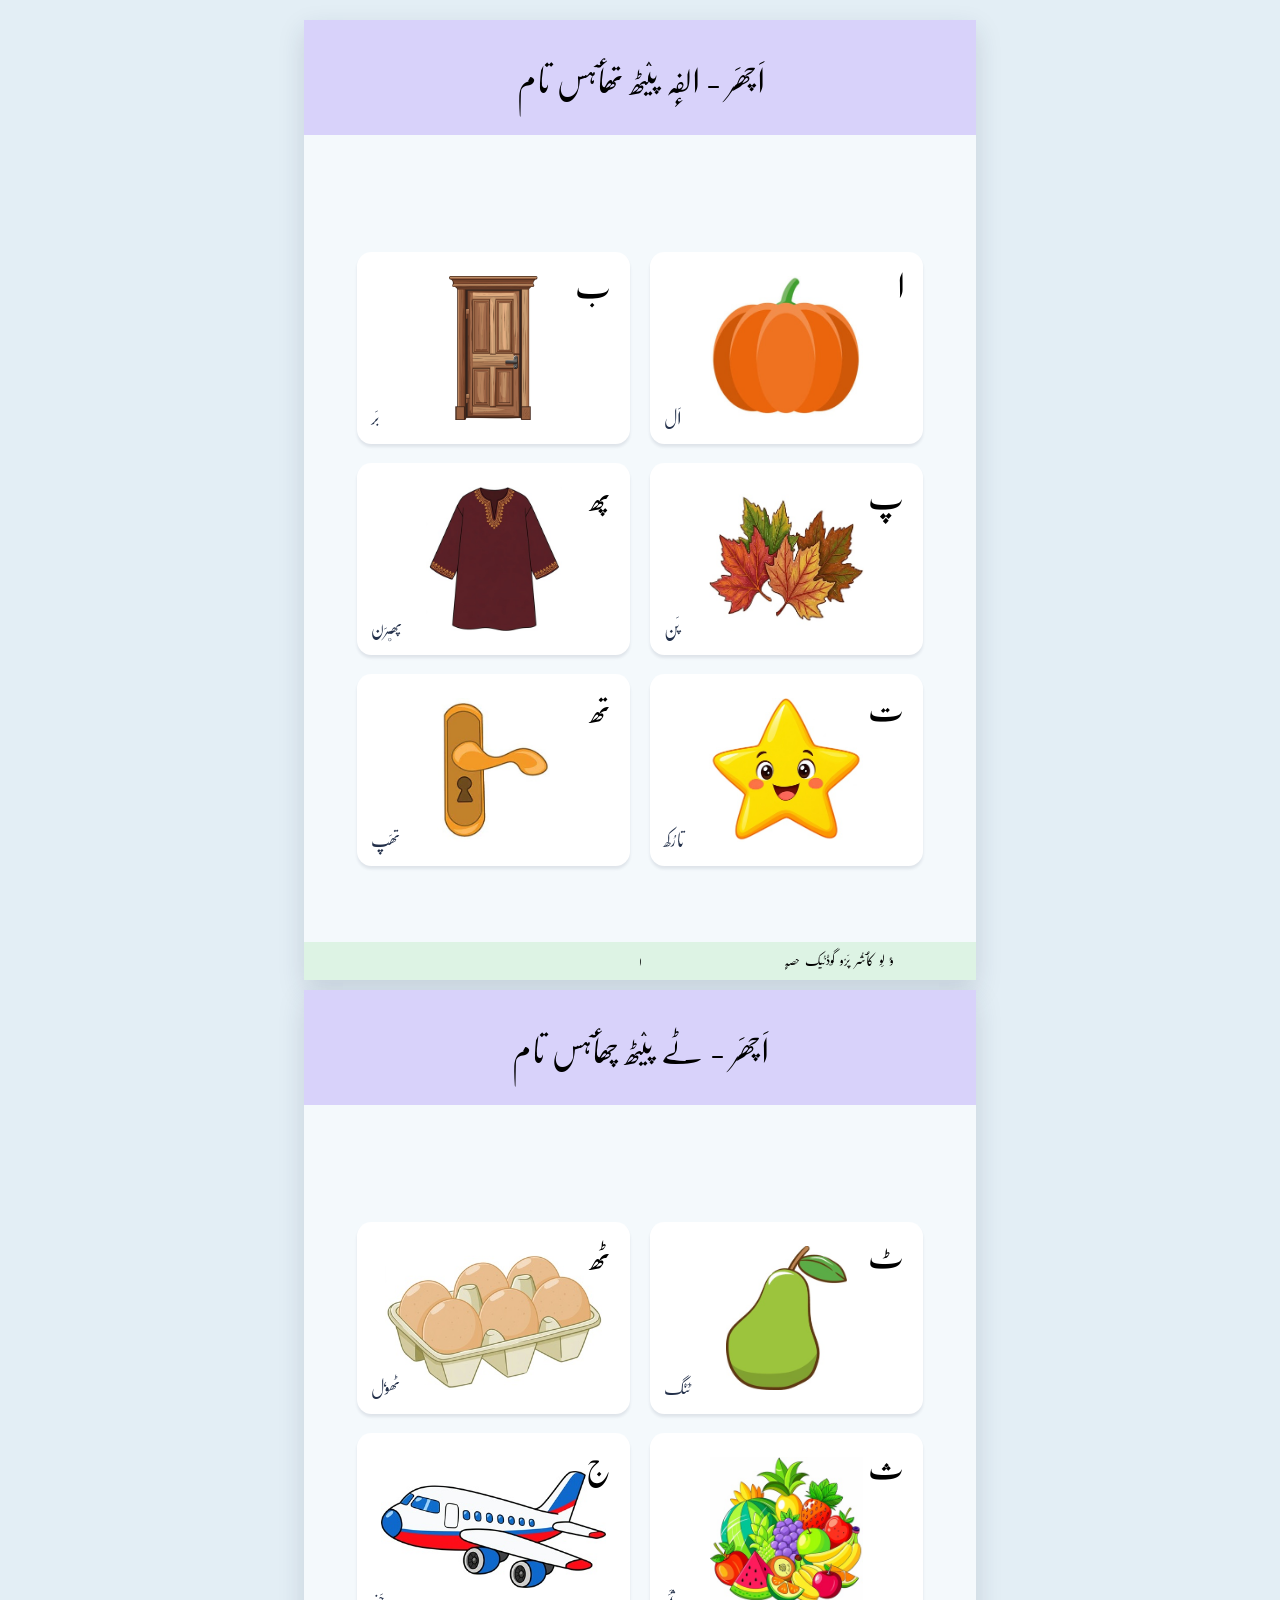
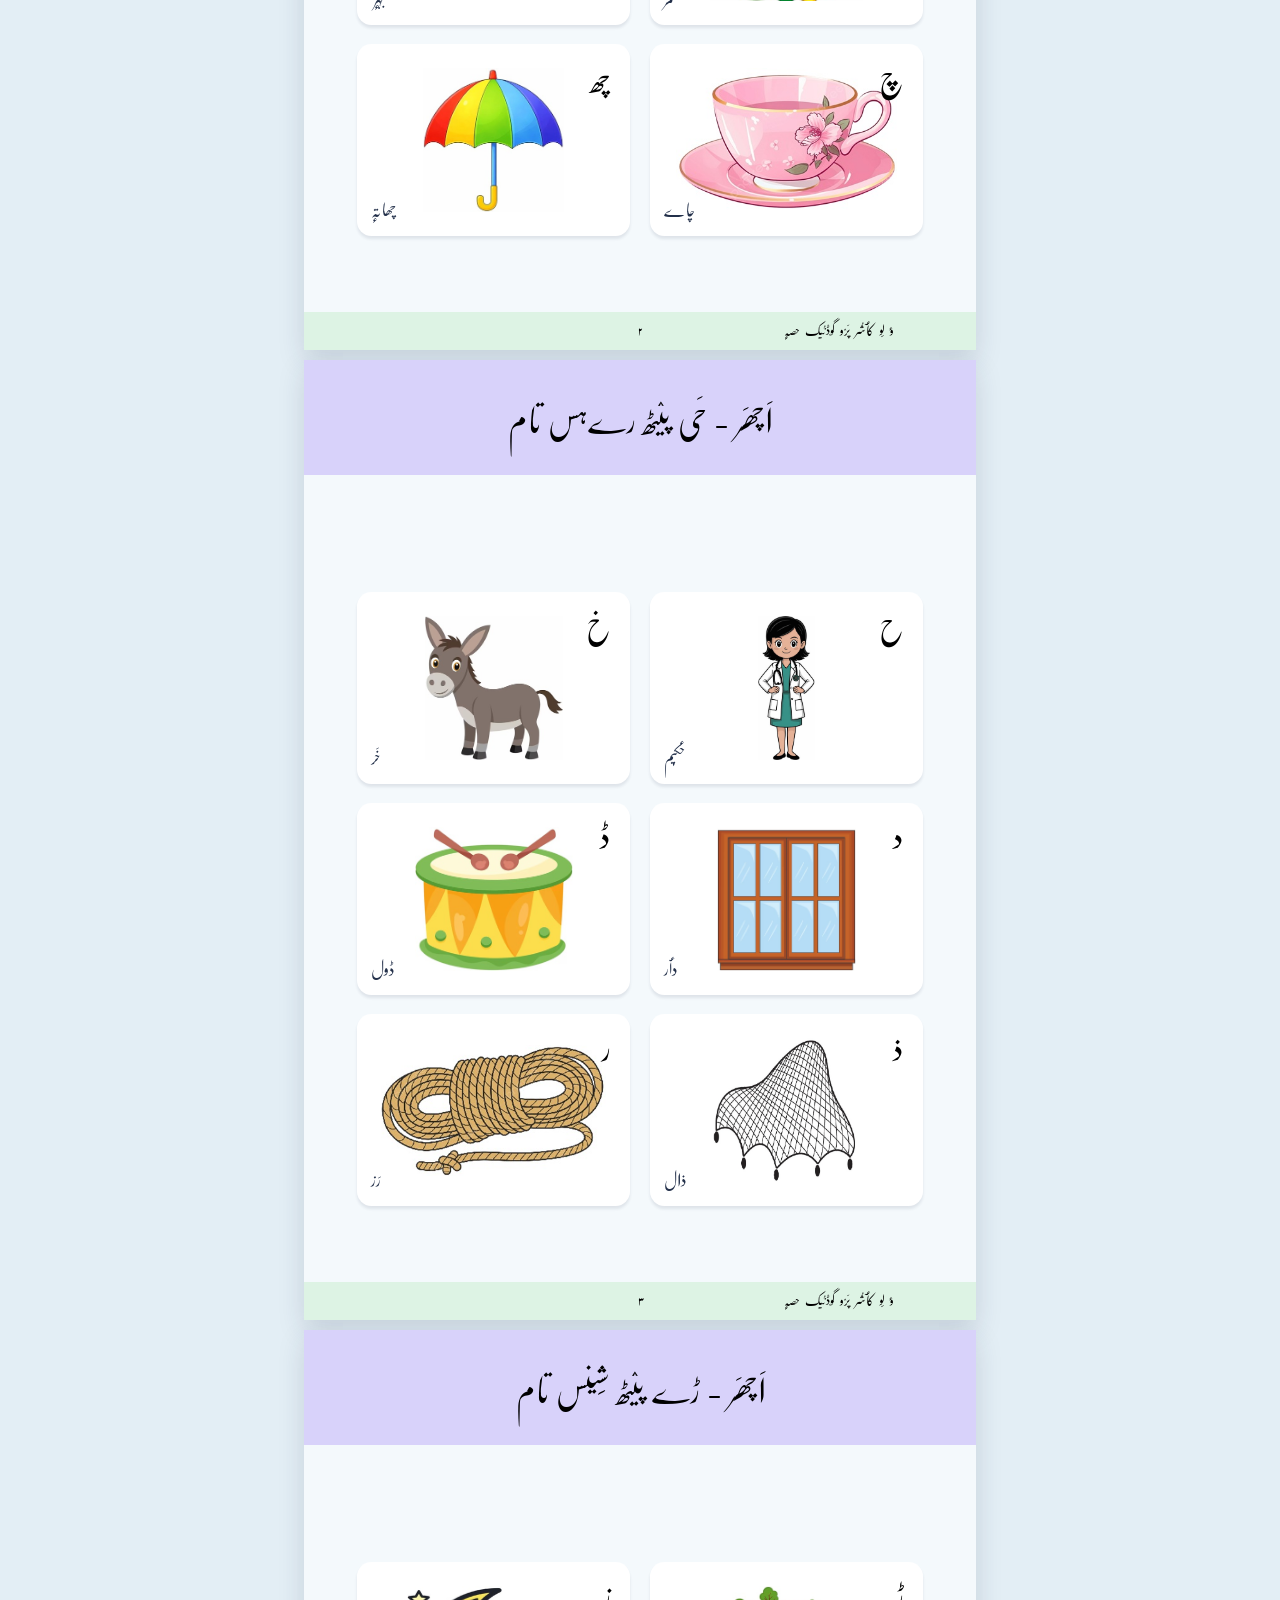
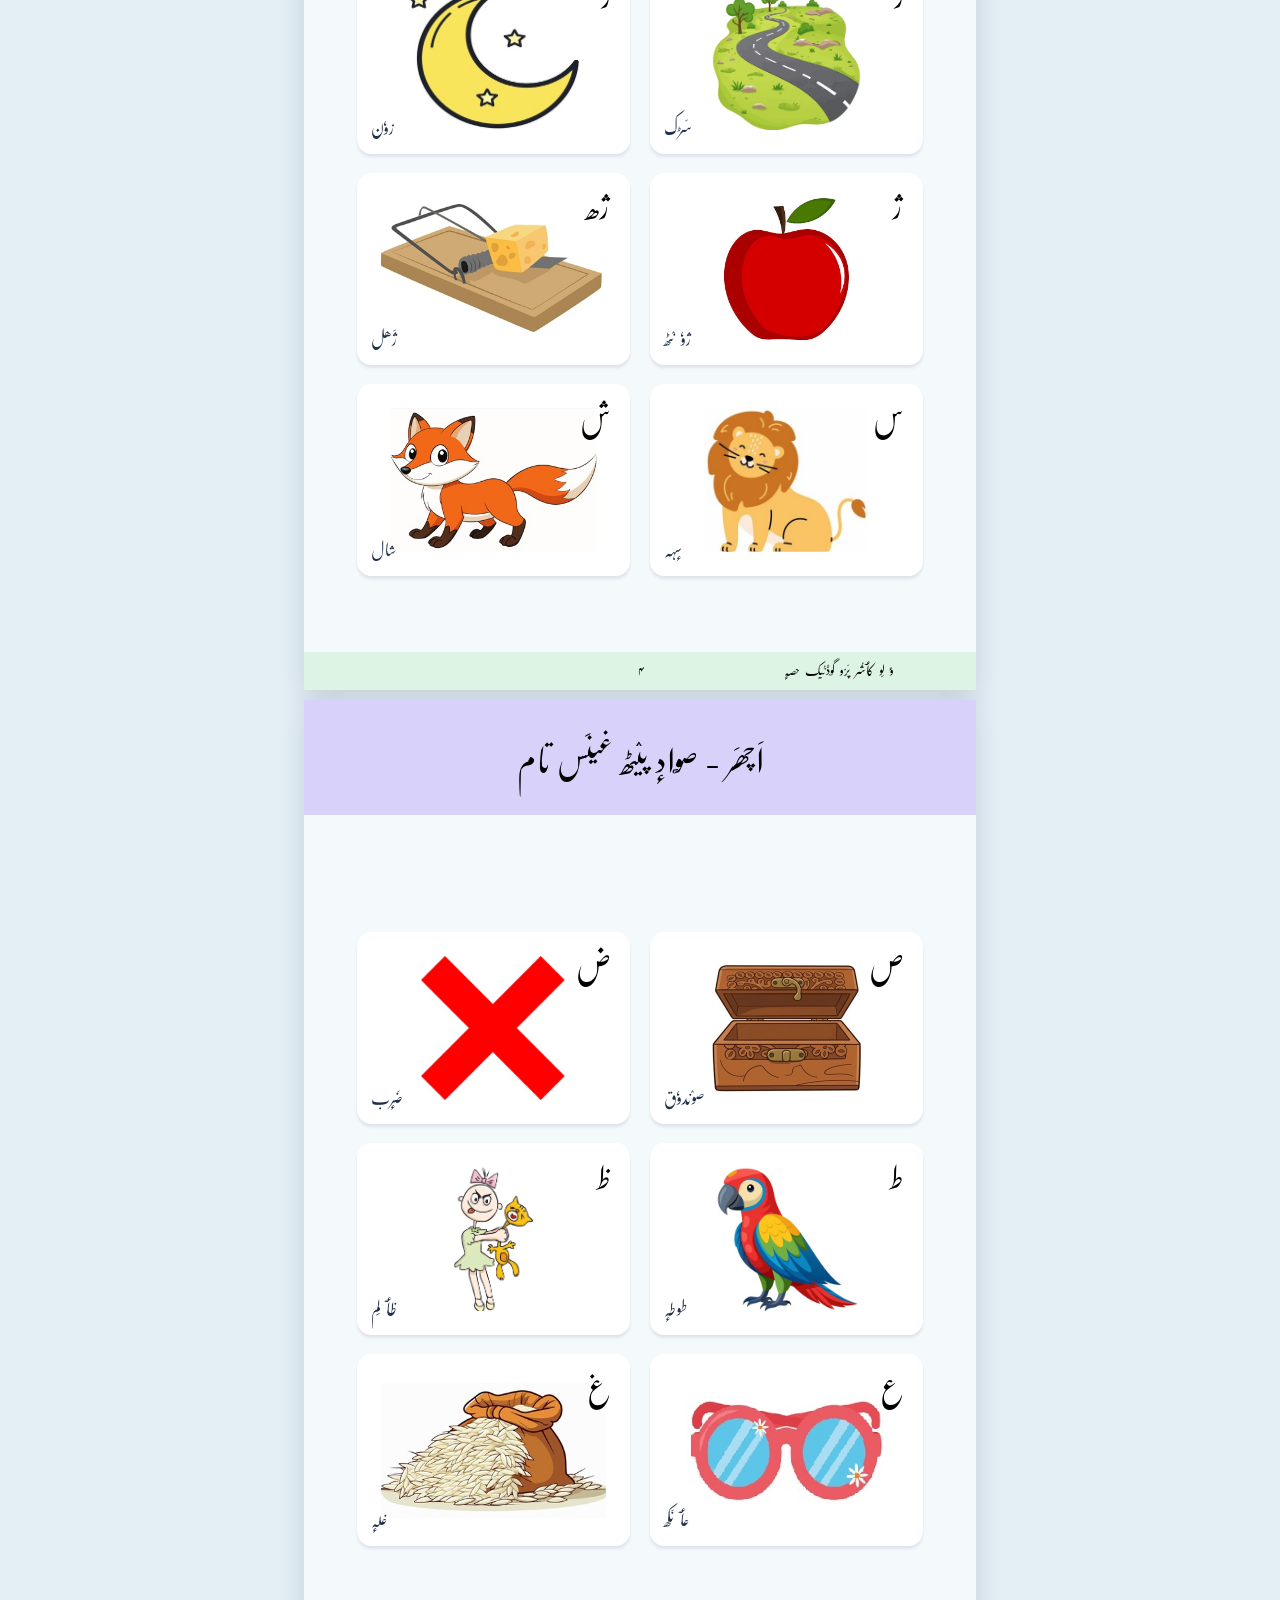
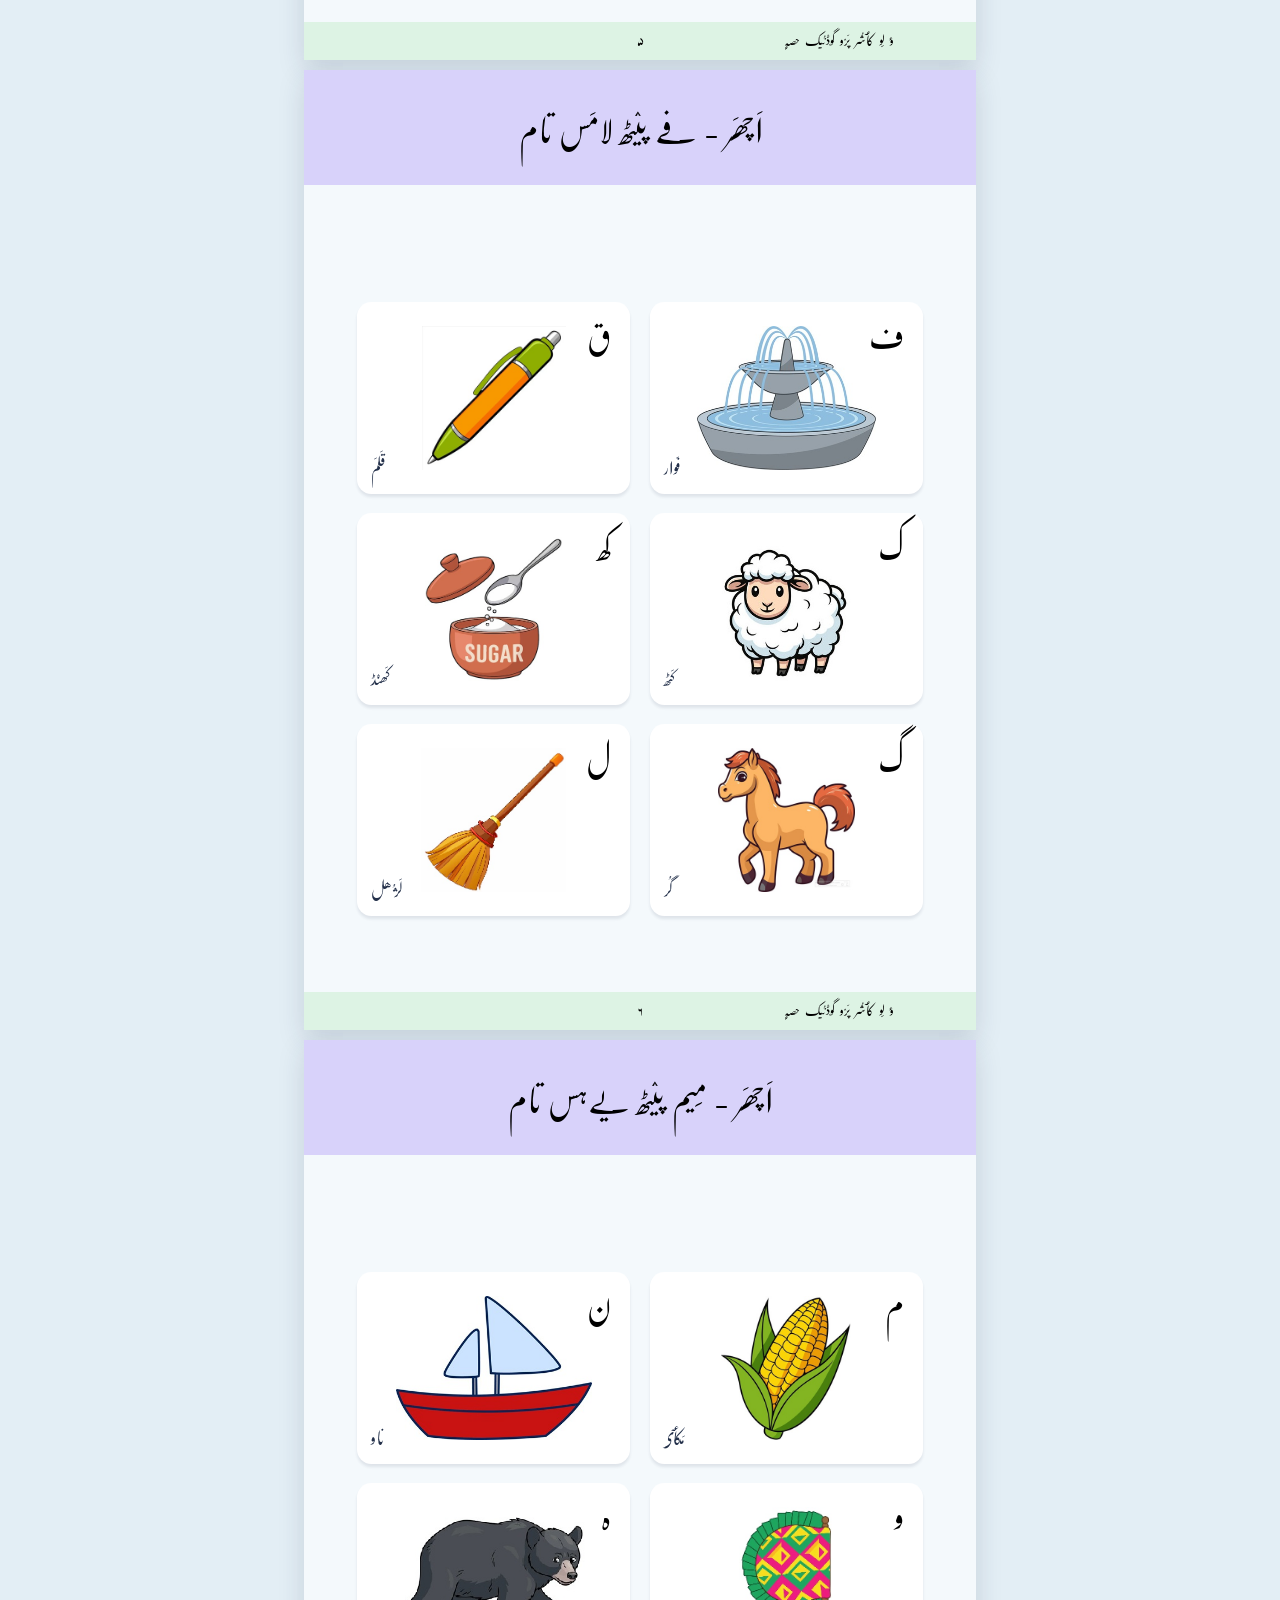
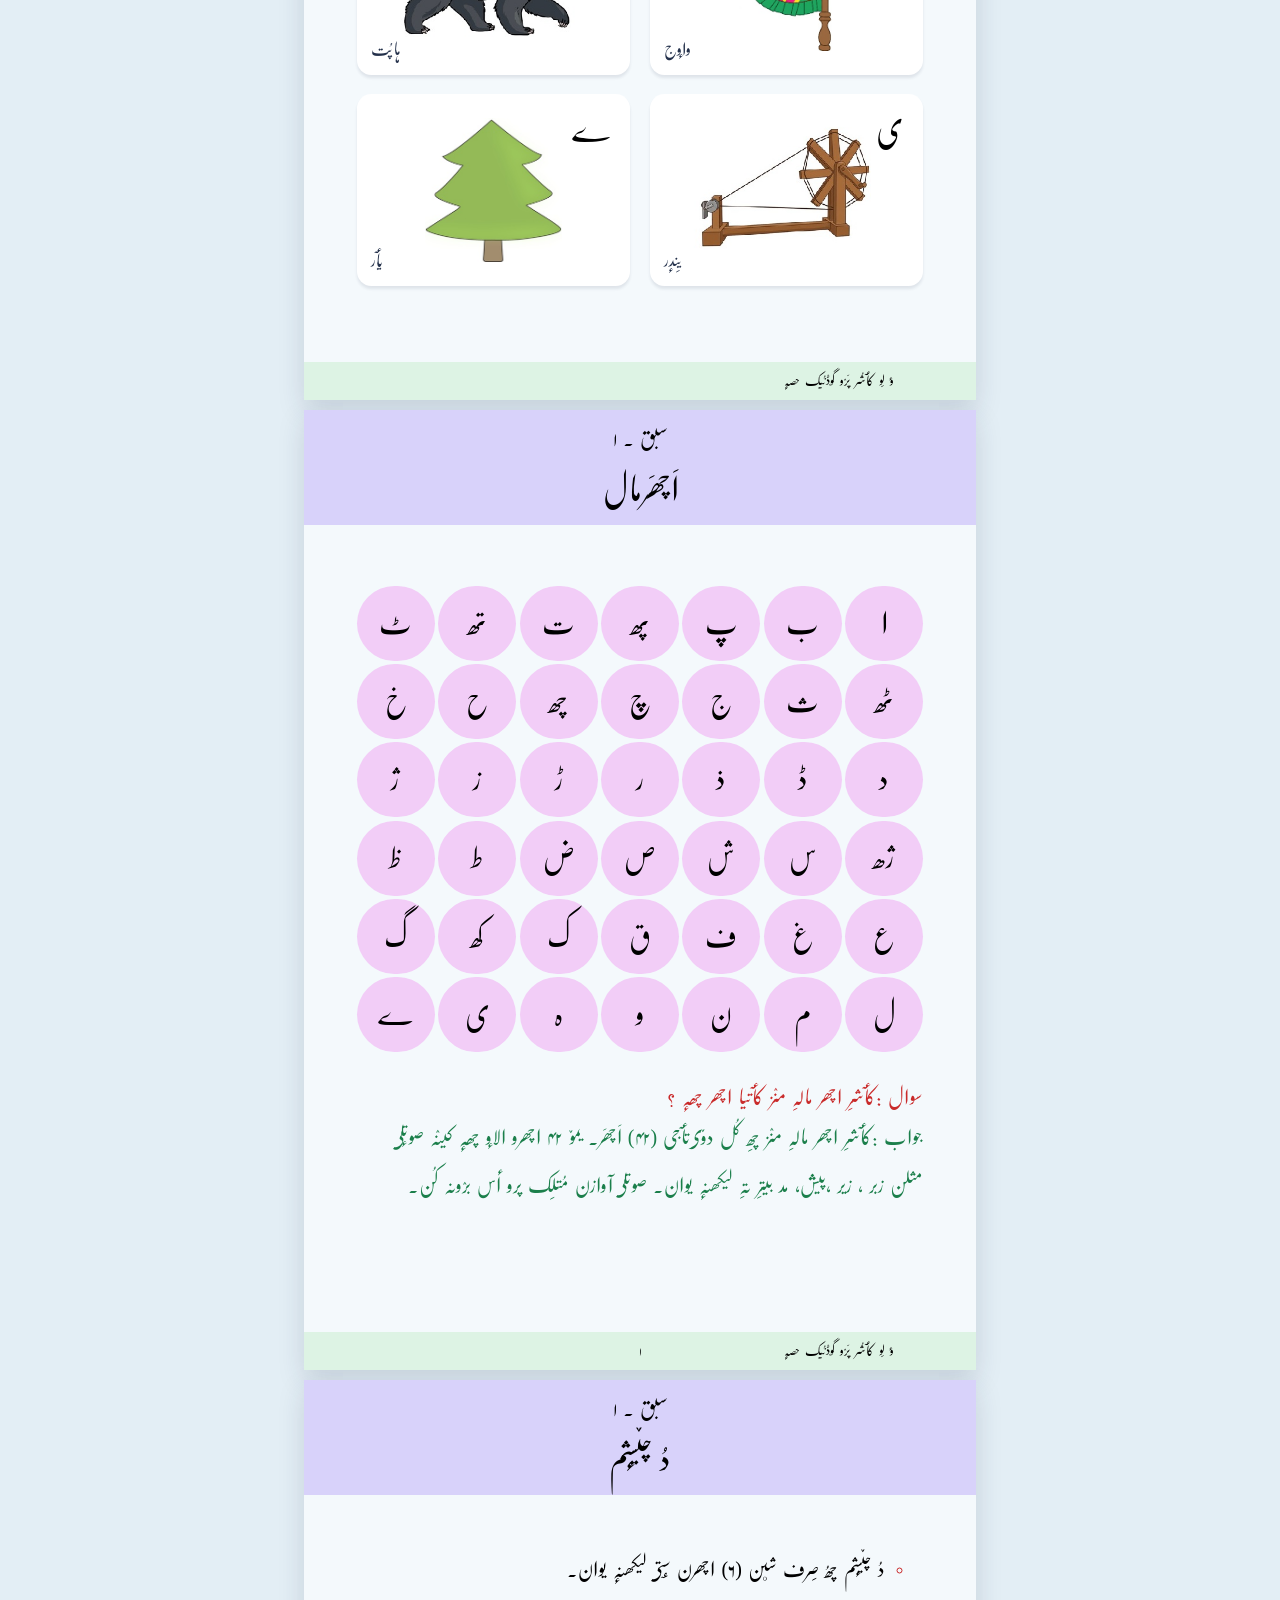
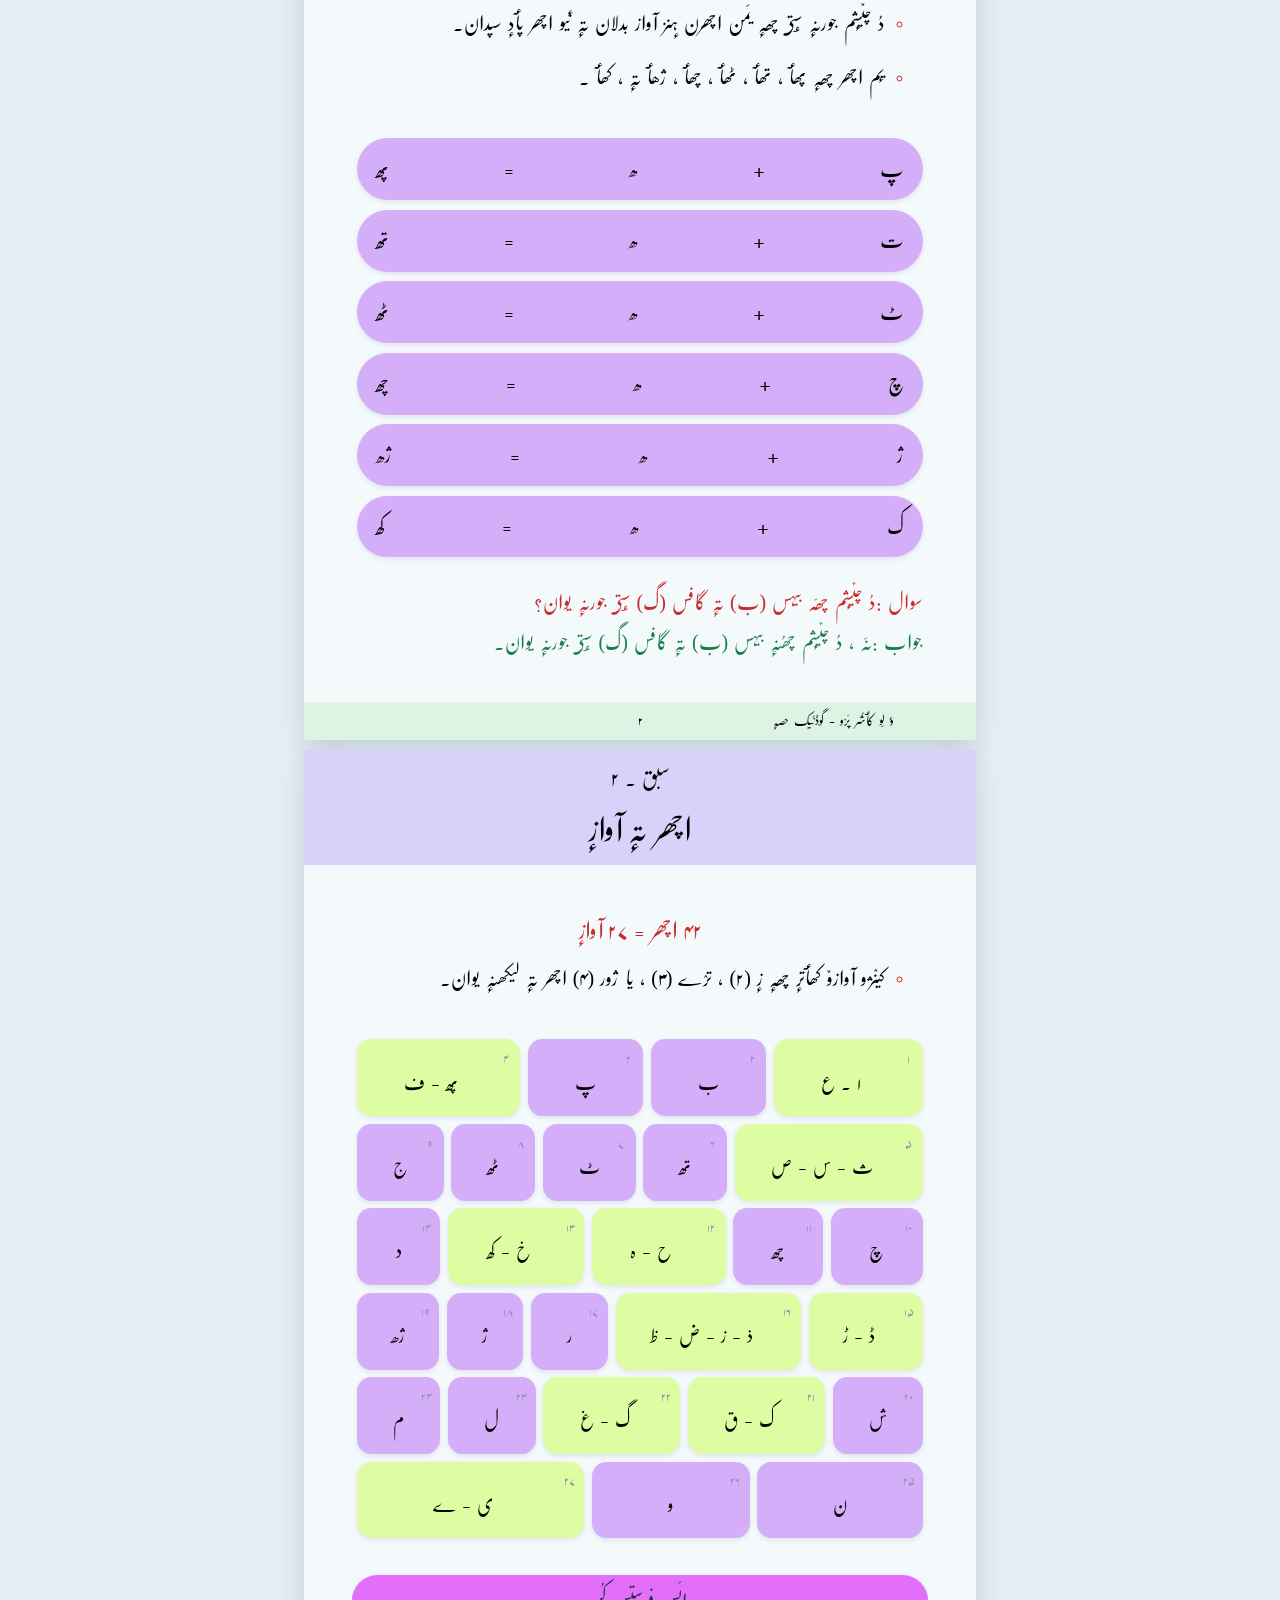
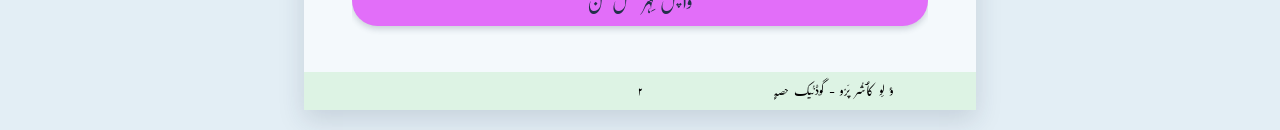
==== commit 481798b5: "Updated Alphabet" ====
--- a/01-alphabet.html
+++ b/01-alphabet.html
@@ -415,6 +415,47 @@
 
   <div class="page">
     <header class="page-header">
+      <div class="header-top">سبق . ۱</div>
+      <div class="header-bottom">دُ چیٚشٕم</div>
+    </header>
+    <main class="page-main">
+      <section class="section2">
+        <ul class="generic-list">
+          <li>دُ چیٚشٕم چھُ صِرف شٮن (۶) اچھرن سٍتۍ لیکھنہٕ یوان۔</li>
+          <li>دُ چیٚشٕم جورنہٕ سٍتۍ چھہٕ یَمن اچھرن ہٕنز آواز بدلان تہٕ نٔیو اچھر پٲدٕ سپدان۔</li>
+          <li>یٕم اچھر چھہٕ پھٲ ، تھٲ ، ٹھٲ ، چھٲ ، ژھٲ تہٕ ، کھٲ ۔</li>
+        </ul>
+      </section>
+      <section class="section1">
+        <div class="du-ceshim">
+    		  <div class="du-ceshim-item">پ + ھ = پھ</div>
+          <div class="du-ceshim-item">ت + ھ = تھ</div>
+          <div class="du-ceshim-item">ٹ + ھ = ٹھ</div>
+          <div class="du-ceshim-item">چ + ھ = چھ</div>
+          <div class="du-ceshim-item">ژ + ھ = ژھ</div>
+          <div class="du-ceshim-item">ک + ھ = کھ</div>
+        </div>
+      </section>
+      <section class="section2">
+  <div class="qa-container">
+    <p class="question"><span class="qa-label">سوال :</span>دُ چیٚشٕم چھَہ بیہس (ب) تہٕ گافس (گ) سٍتۍ جورنہٕ یوان؟</p>
+    <p class="answer"><span class="qa-label">جواب :</span>نَہ ، دُ چیٚشٕم
+ چھُنہٕ بیہس (ب) تہٕ گافس (گ) سٍتۍ جورنہٕ یوان.</p>
+  </div>
+</section>
+
+  </main>
+      <footer class="page-footer">
+        <div class="book-name">ؤ لِو کٲشُر پَرٛو - گۅڈنُیک حصہٕ</div>
+        <div class="page-number">۲</div>
+      </footer>
+    </div>
+
+<!-- ===================== NEW PAGE ===================== -->
+
+
+  <div class="page">
+    <header class="page-header">
       <div class="header-top">سبق . ۲</div>
       <div class="header-bottom">اچھر تہٕ آوازٕ</div>
     </header>
@@ -423,13 +464,13 @@
       <section class="section1">
         <h3>
         ۴۲ اچھر   =  ۲۷ آوازٕ
-            
         </h3>
 
-        <p>
-        کینٛژو آوازوٚ کھٲترٕ چھہٕ زٕ (۲) یا دۅیوٚ کھوتہٕ زیادٕ اچھر لیکھنہٕ یوان۔
-
-        </p>
+        <ul class="generic-list">
+          <li>
+        کینٛژو آوازوٚ کھٲترٕ چھہٕ زٕ (۲) ، ترٛے (۳) ، یا ژور (۴) اچھر تہٕ لیکھنہٕ یوان۔ 
+          </li>
+        </ul>
 
       </section>
       <section class="section1">
--- a/style.css
+++ b/style.css
@@ -101,7 +101,7 @@
   font-feature-settings: "kern" 1, "liga" 1, "calt" 1;
 }
 
-h1, h2, h3, h4 {
+h1, h2, h3, h4,  h5 {
   color: var(--accent-color);
   font-weight: normal; /* Removes the default bolding */
   line-height: 1.6;
@@ -115,8 +115,13 @@
   text-align: center;
 }
 
+h5 {
+color:#03a6e6;
+font-size: 1.1em
+}
+
 p {
-  margin-bottom: 0em; /* Generous vertical breathing room between paragraphs */ 
+  margin-bottom: 0.5em; /* Generous vertical breathing room between paragraphs */ 
 }
 
 .cover-page {
@@ -417,12 +422,15 @@
 }
 
 
-/* Sounds table: 4 columns (2 on phones, see section 4) */
+/* Sounds table: boxes are as wide as their letters, wrap onto new lines,
+   and stretch so every row reaches both edges.
+   Phones need no special rule, because the boxes wrap on their own. */
 .sounds {
-  display: grid;
-  grid-template-columns: repeat(4, 1fr);
-  gap: 0.02in;
+  display: flex;
+  flex-wrap: wrap;                        /* a box moves to the next line when the row is full */
+  gap: 0.08in;
   margin-top: 1rem;
+  margin-bottom: 2rem;
   width: 100%;
 }
 
@@ -433,12 +441,19 @@
   display: flex;
   align-items: center;
   justify-content: center;
+  flex-grow: 1;                           /* boxes share the free space, so each row reaches both edges */
+  min-width: 0.8in;                       /* keeps single-letter boxes from being too narrow */
   min-height: 0.8in;                      /* grows if a box needs two lines */
+  padding: 0.1in 0.25in 0 0.25in;         /* space around the letters; extra at the top for the number */
   border-radius: 0.15in;
   font-size: 14pt;
   line-height: 1.5;
   text-align: center;
   box-shadow: 0 2px 5px rgba(35, 48, 74, 0.1);
+}
+
+.sound2 {
+    padding: 0.1in 0.4in 0 0.25in;         /* space around the letters; extra at the top for the number */
 }
 
 /* The only difference: the color */
@@ -461,12 +476,20 @@
   text-align: center;
 }
 
+/* Optional: keeps the last row's boxes close to their normal size.
+   Remove the comment marks if the last row looks too stretched.
+.sounds::after {
+  content: "";
+  flex-grow: 1000;
+}
+*/
 
 /* Question Styling & Color */
 .question {
   color: var(--question-color);
-  margin-bottom: 1em; /* Space between question and answer */
-  line-height: 2.4;
+  margin-top: 1em; /* Space between question and answer */
+  margin-bottom: 0em; /* Space between question and answer */
+  line-height: 1.6;
 }
 
 /* Answer Styling & Color */
@@ -557,6 +580,49 @@
 
   font-size: 1em;
   color: var(--accent-color);
+}
+
+.du-ceshim {
+  display: grid;
+  grid-template-columns: repeat(2, 1fr);  /* two items per row on laptops and in print */
+  gap: 0.1in;
+  margin-top: 1rem;
+  width: 100%;
+}
+
+.du-ceshim-item {
+  display: block;
+  padding: 0.1in 0.2in;
+  border-radius: 40px;
+  font-size: 16pt;
+  line-height: 2.1;
+  text-align: justify;
+  text-align-last: justify;               /* stretches the last (only) line across the full width */
+  background-color: var(--text-bg-color3);
+  box-shadow: 0 2px 5px rgba(35, 48, 74, 0.1); 
+
+  font-family: 'GulmargNastaleeq';
+  line-height: 2.0;
+
+}
+
+.generic-list {
+  list-style:circle;                       /* round bullet points */
+  padding-inline-start: 0.4in;            /* room for the bullets (the right side in RTL) */
+  margin: 0.1in 0; 0; 0;
+}
+
+.generic-list li {
+  margin-bottom: 0.15in;                  /* space between items */
+  line-height: 2.0;
+}
+
+.generic-list li::marker {
+  color: var(--accent-color);             /* chinar red bullets */
+}
+
+.generic-list li p {
+  margin-bottom: 0;                       /* if an item contains a <p>, don't add extra space */
 }
 
 /* ==========================================================================
@@ -637,3 +703,6 @@
 
 }
 
+  .du-ceshim {
+    grid-template-columns: 1fr;           /* one item per row on phones */
+  }
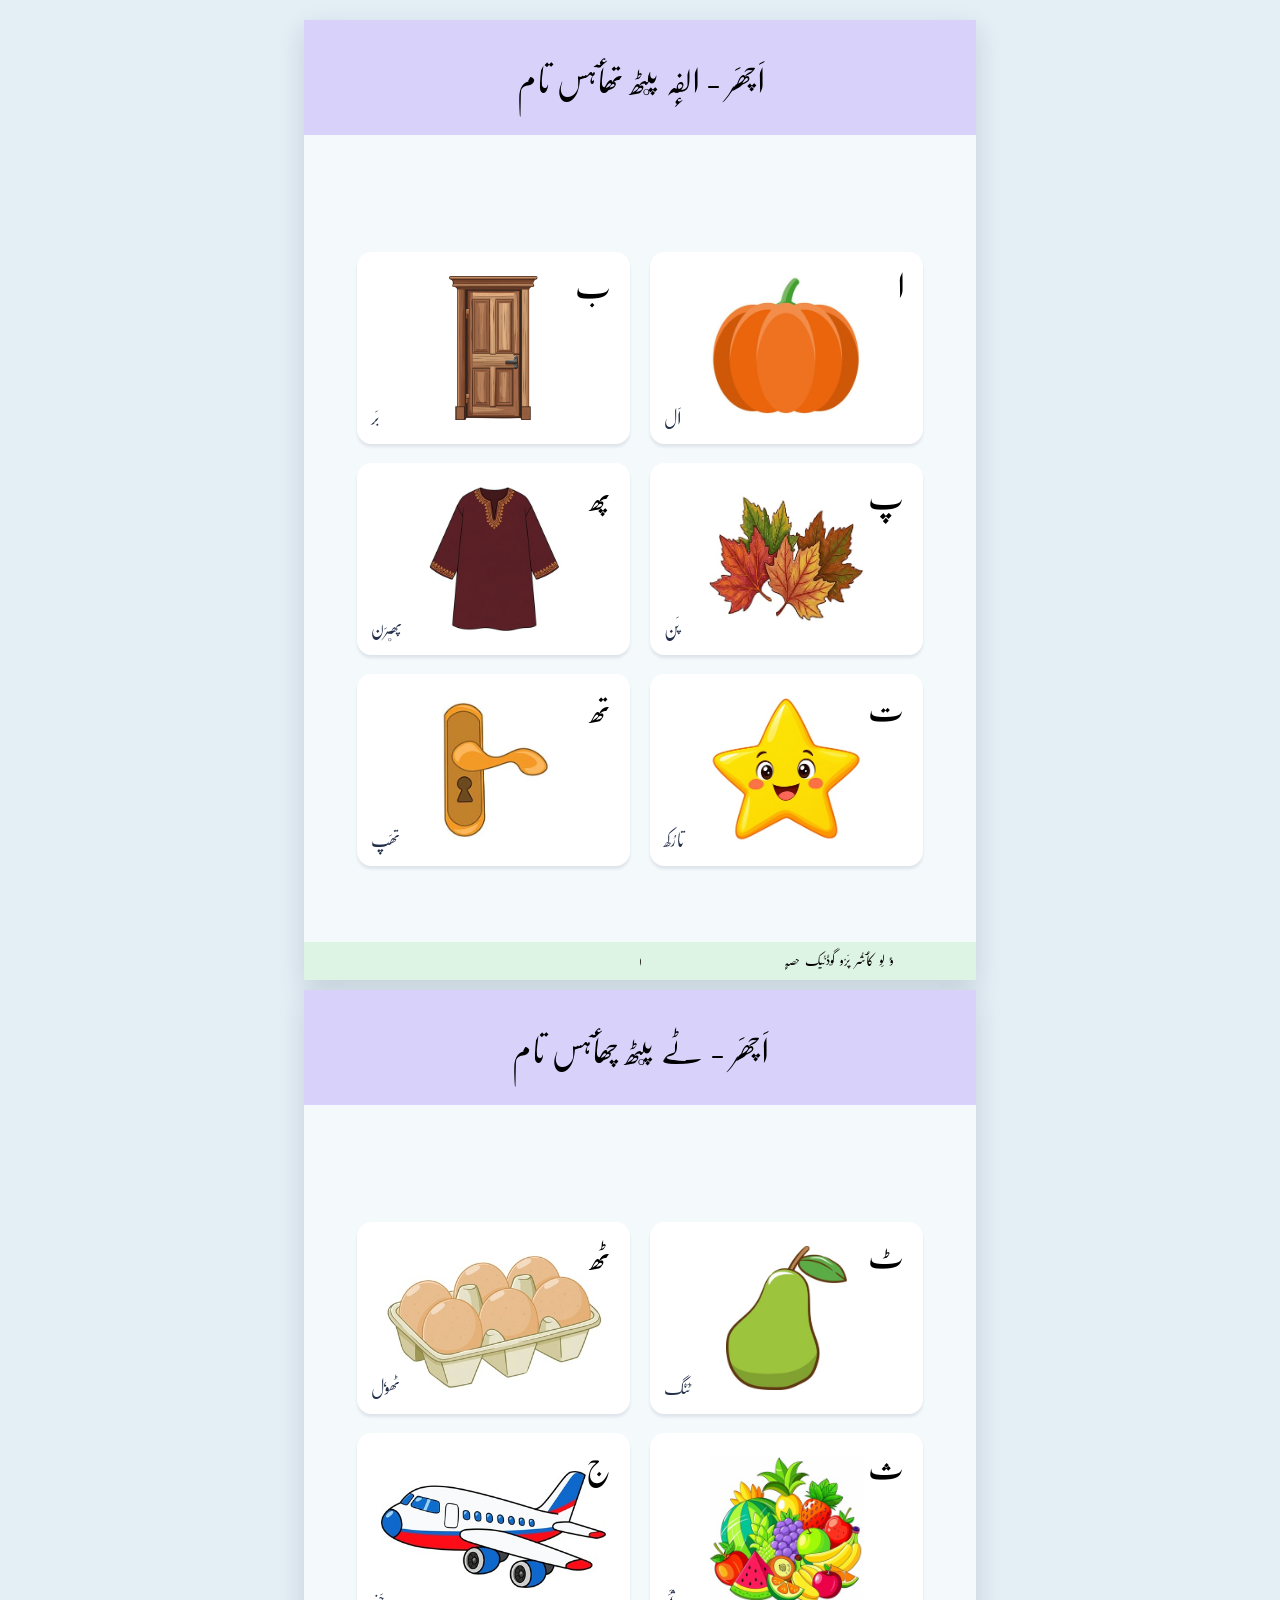
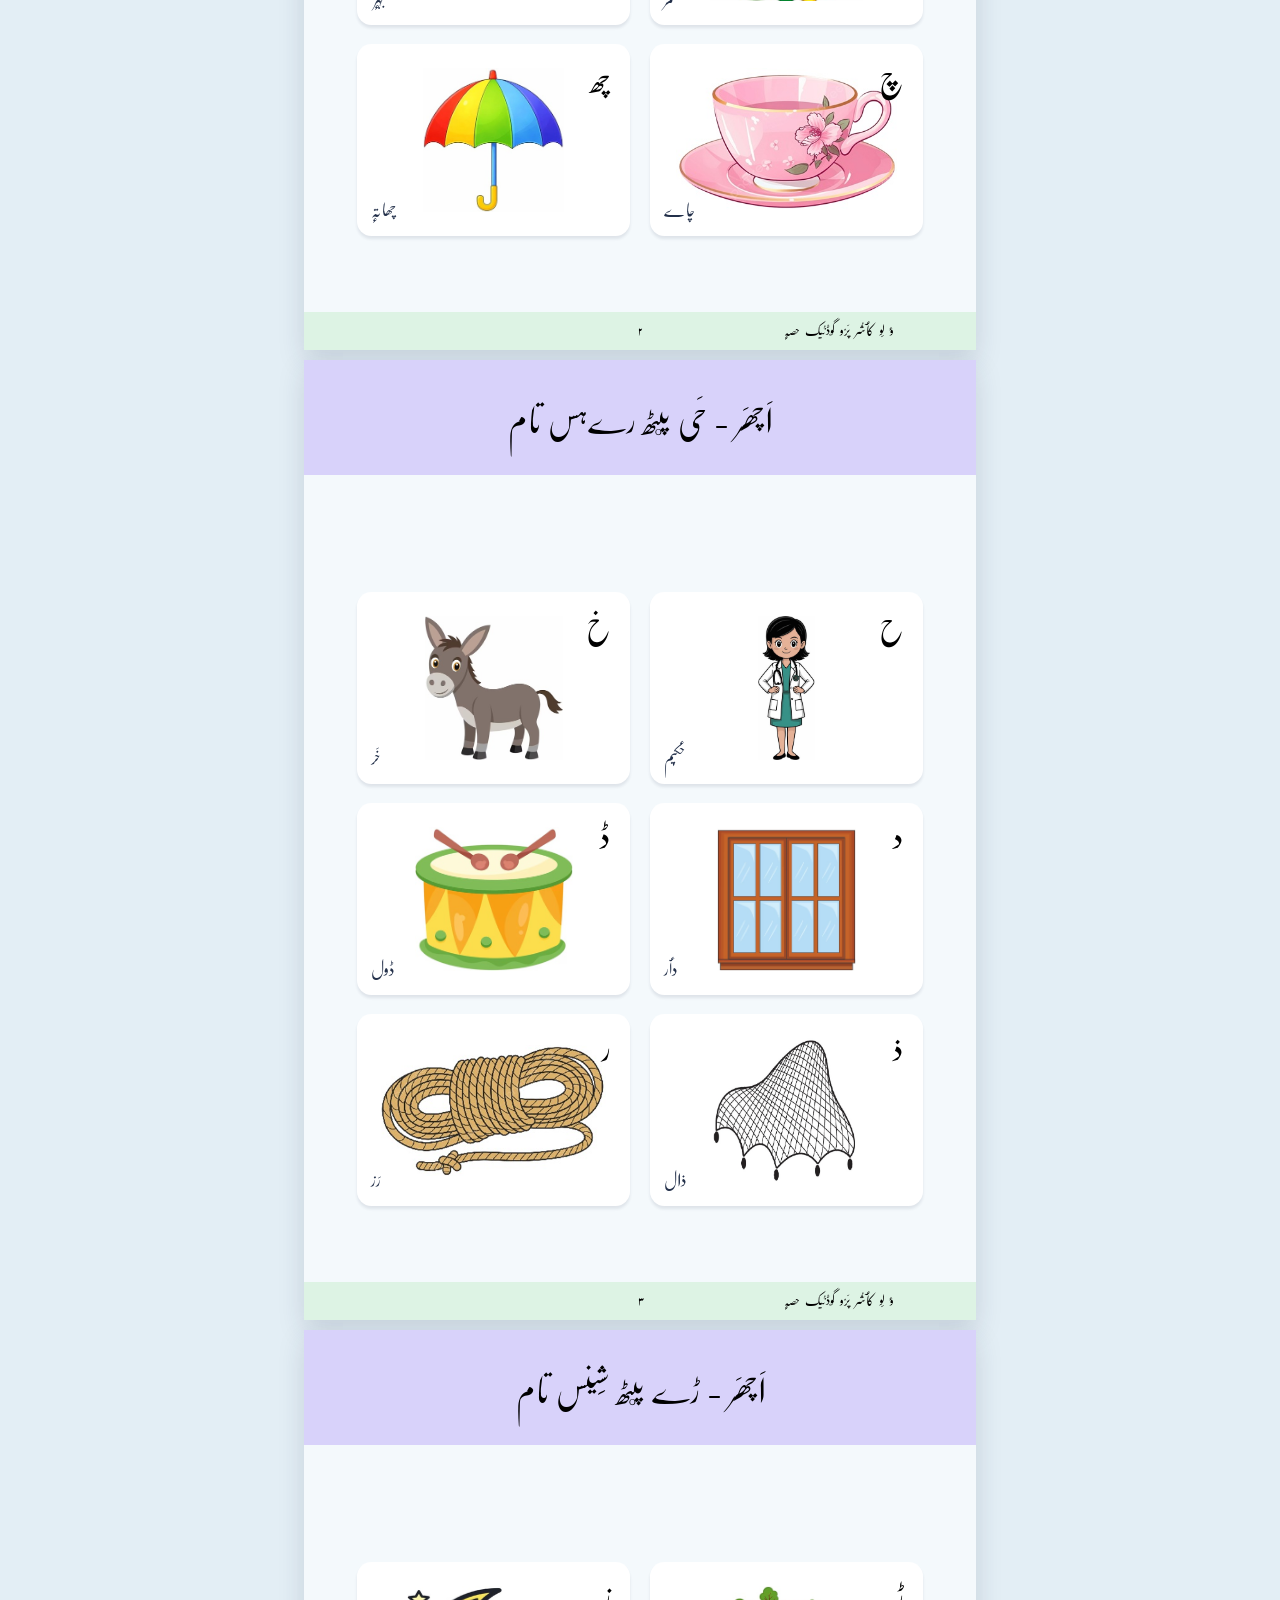
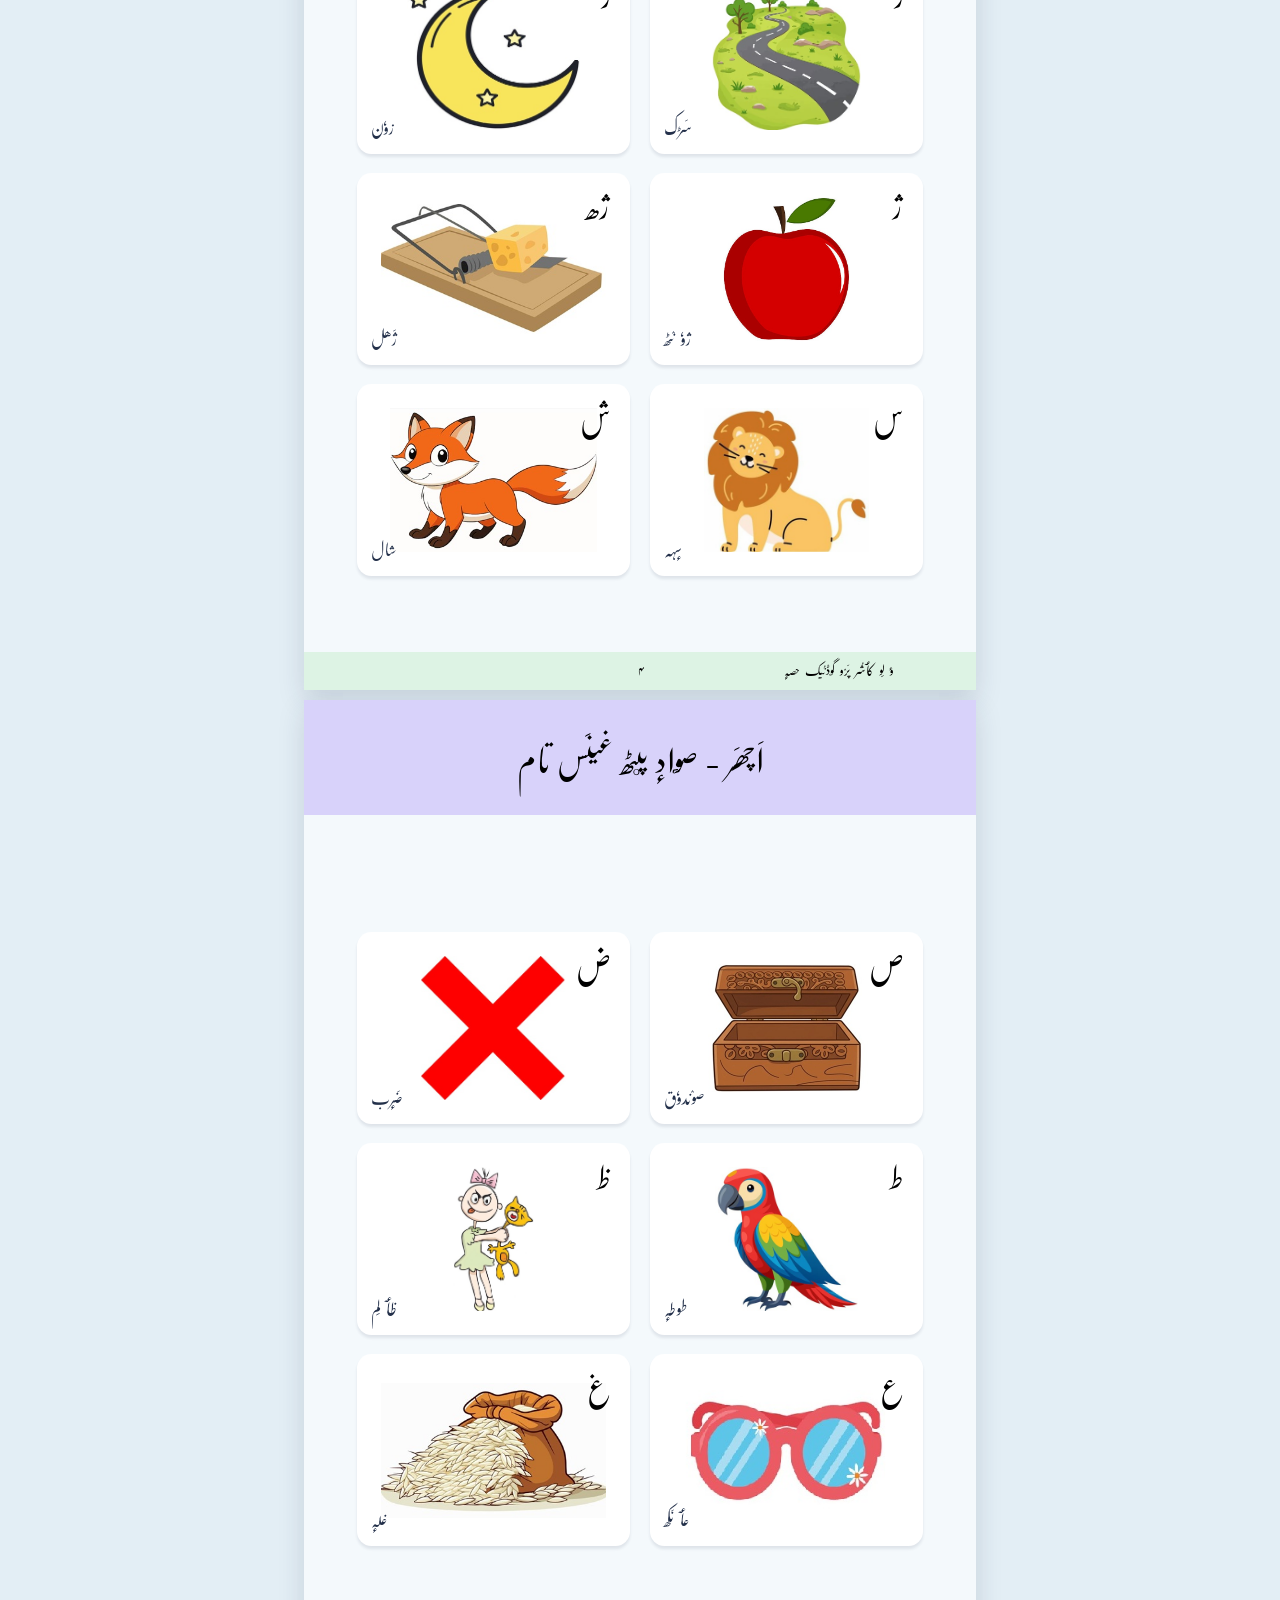
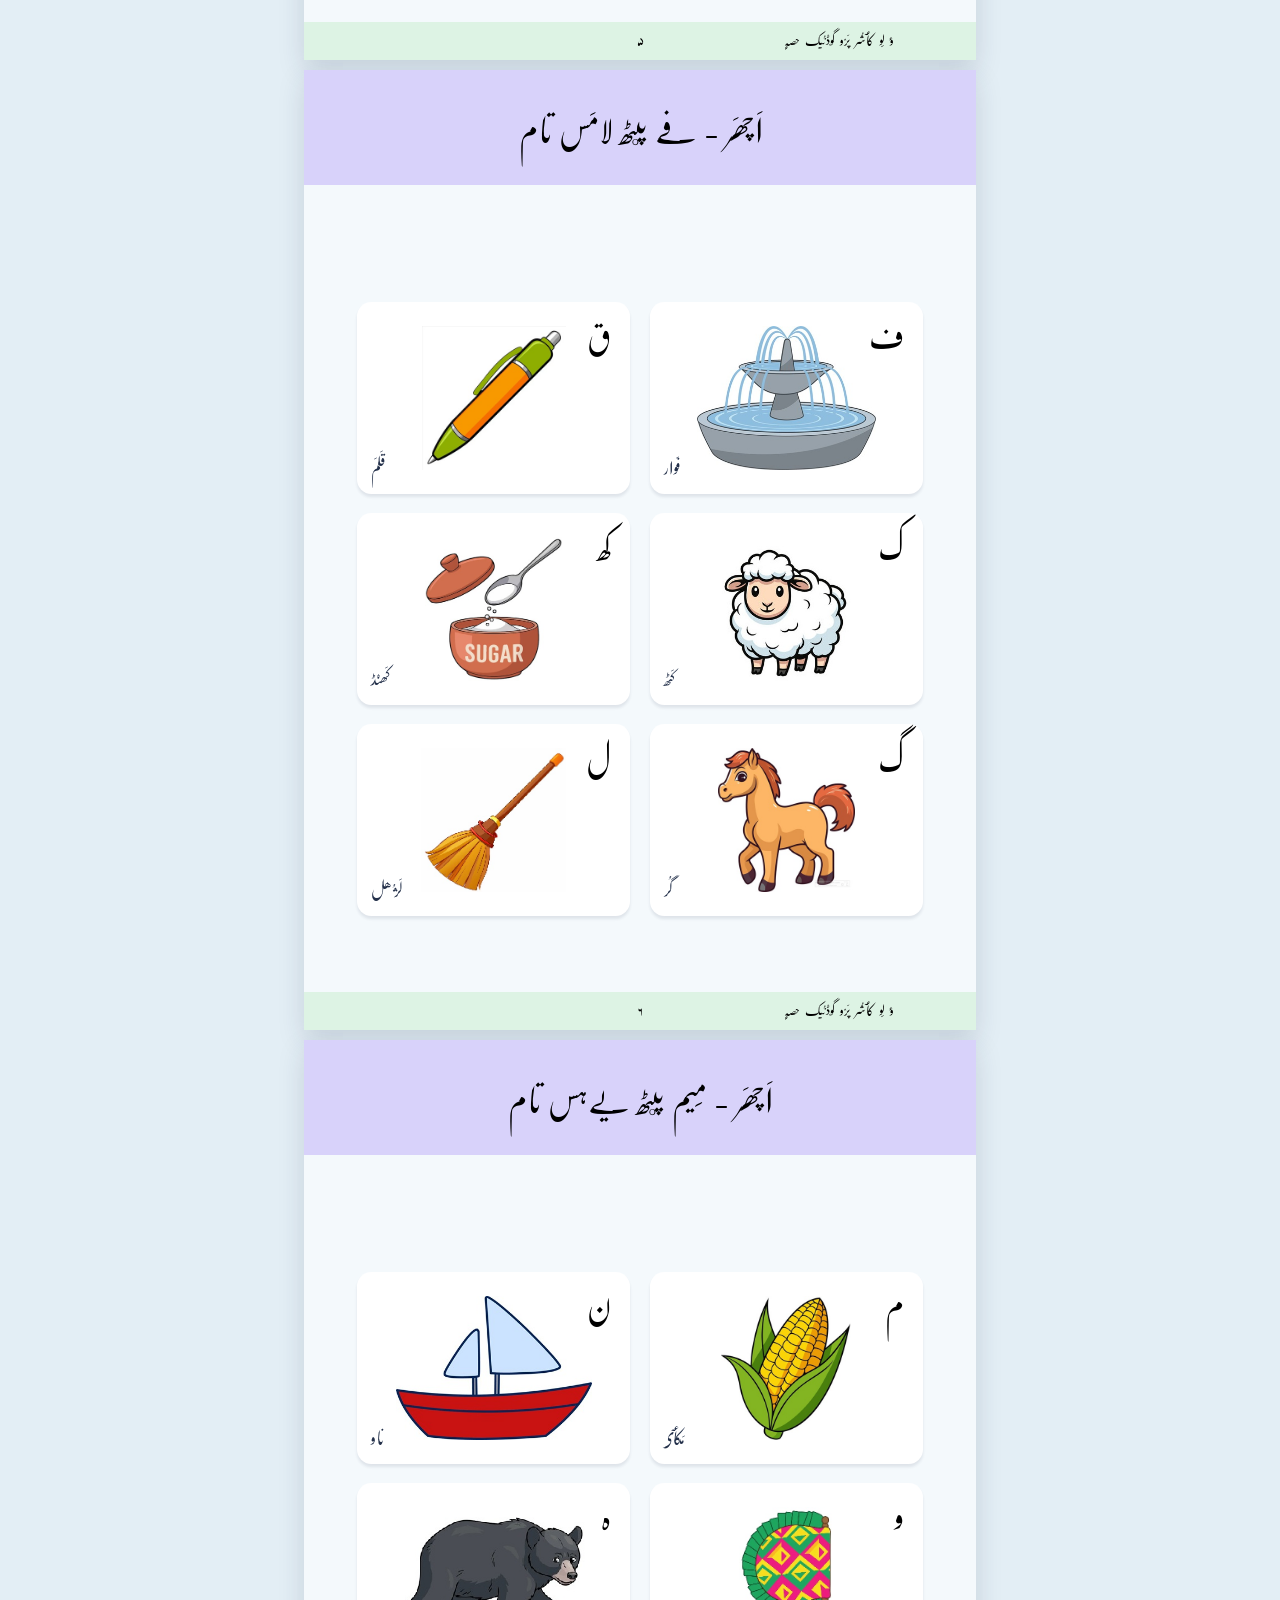
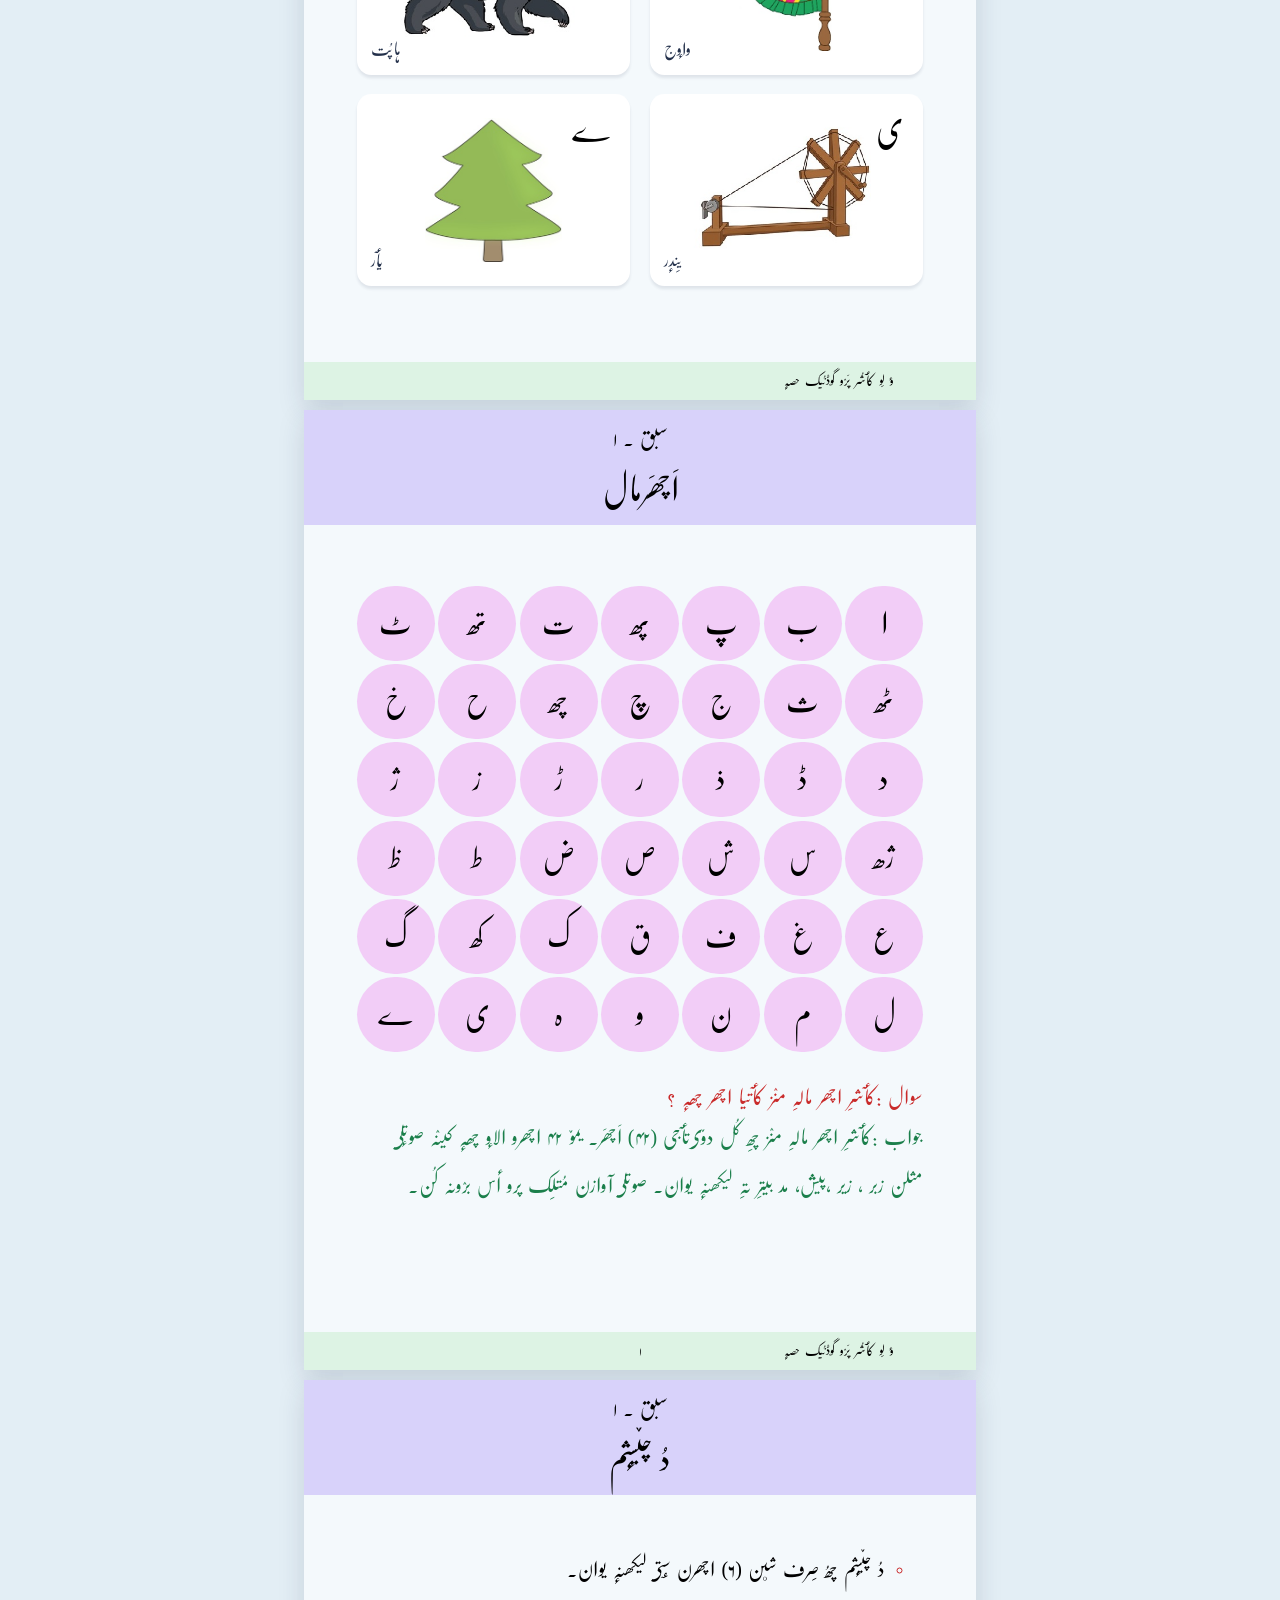
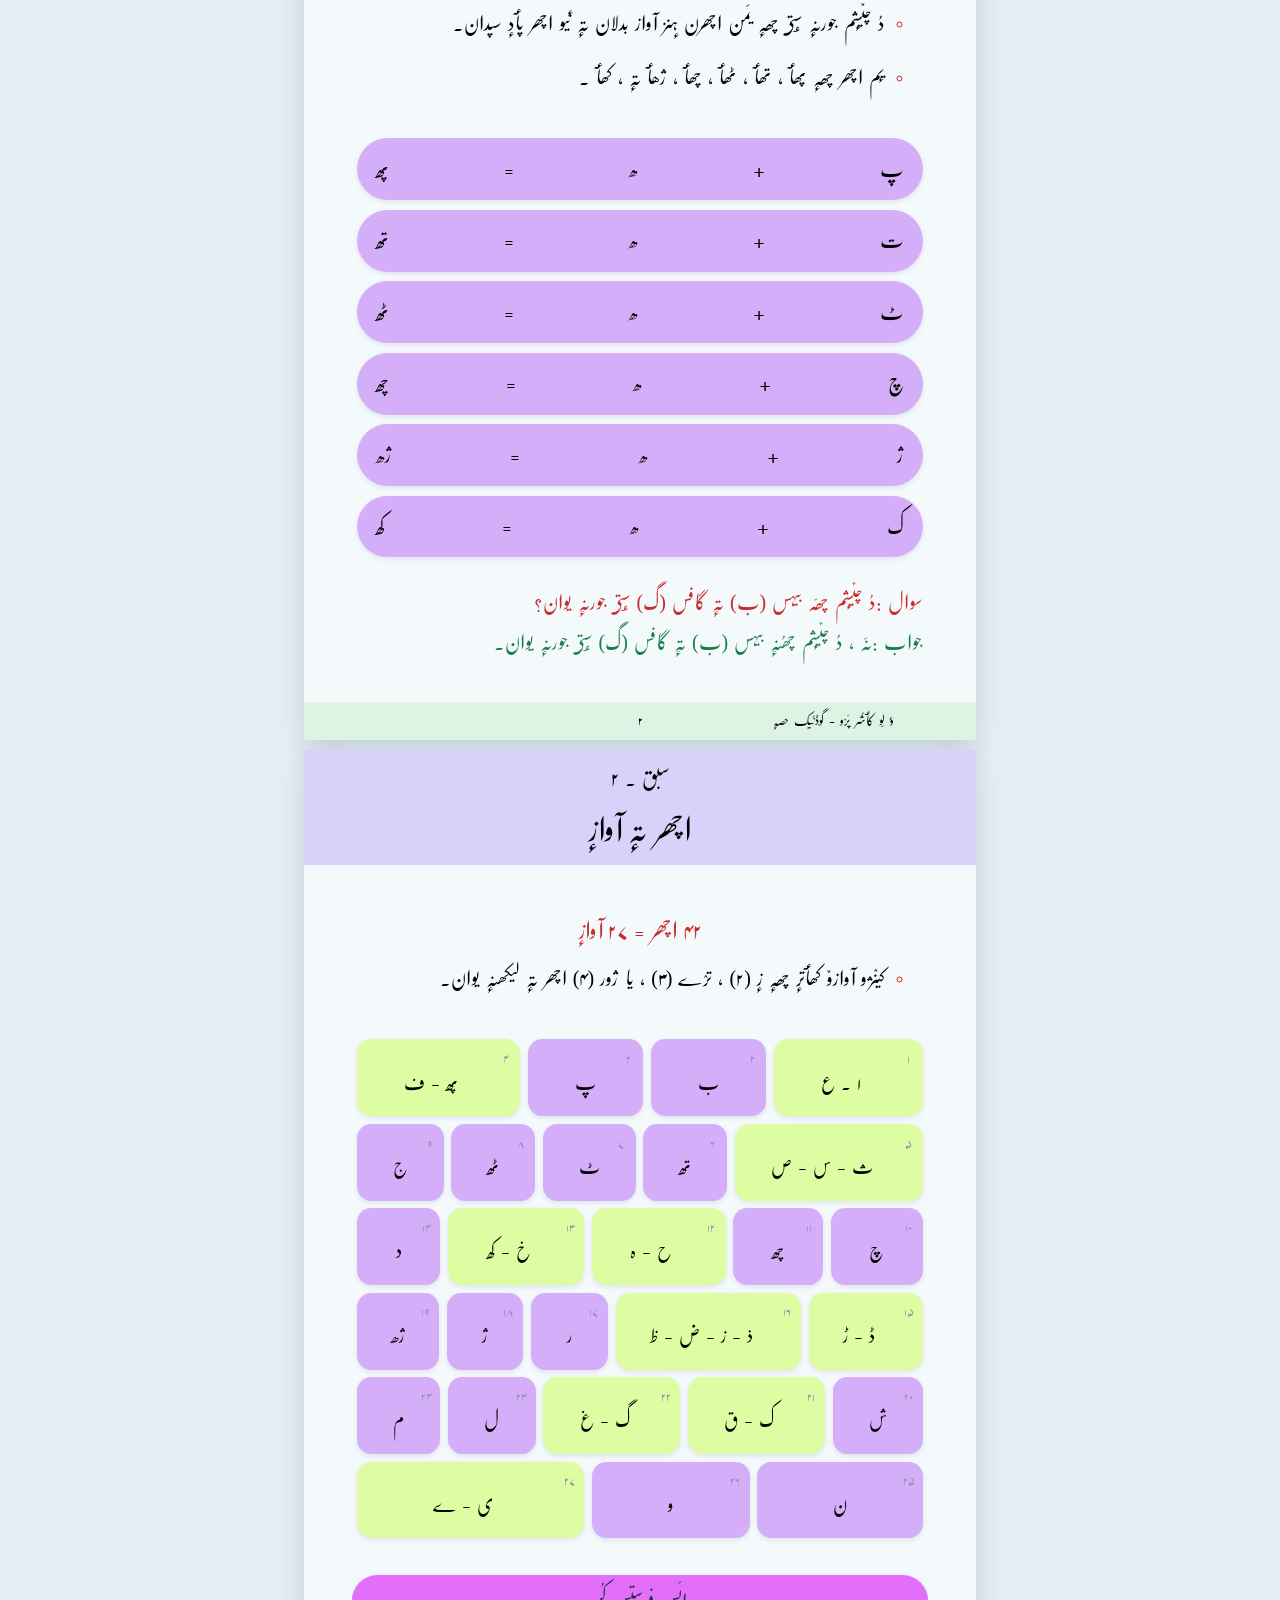
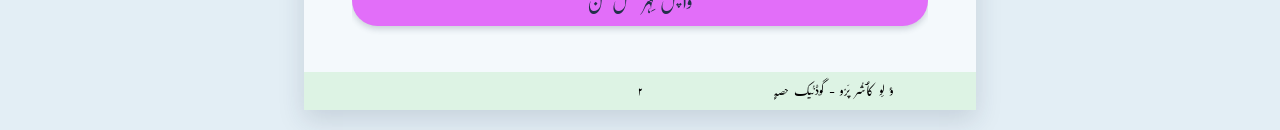
==== commit 483978e9: "Update 01-alphabet.html" ====
--- a/01-alphabet.html
+++ b/01-alphabet.html
@@ -10,7 +10,7 @@
 <!-- ===================== PAGE 1 ===================== -->
   <div class="page">
     <header class="page-header">
-      <div class="header-bottom">اَچھَر - الفٕہ پیٛٹھ تھٲہس تام</div>
+      <div class="header-bottom">اَچھَر - الفٕہ پٮٹھ تھٲہس تام</div>
     </header>
     <main class="page-main">
       <section class="section1">
@@ -58,7 +58,7 @@
 <!-- ===================== PAGE 2 ===================== -->
   <div class="page">
     <header class="page-header">
-      <div class="header-bottom">اَچھَر - ٹے پیٛٹھ چھٲہس تام</div>
+      <div class="header-bottom">اَچھَر - ٹے پٮٹھ چھٲہس تام</div>
     </header>
     <main class="page-main">
       <section class="section1">
@@ -104,7 +104,7 @@
 <!-- ===================== NEW PAGE ===================== -->
   <div class="page">
     <header class="page-header">
-      <div class="header-bottom">اَچھَر - حَی پیٛٹھ رےہس تام</div>
+      <div class="header-bottom">اَچھَر - حَی پٮٹھ رےہس تام</div>
     </header>
     <main class="page-main">
       <section class="section1">
@@ -151,7 +151,7 @@
 <!-- ===================== NEW PAGE ===================== -->
   <div class="page">
     <header class="page-header">
-      <div class="header-bottom">اَچھَر - ڑے پیٛٹھ شِینس تام</div>
+      <div class="header-bottom">اَچھَر - ڑے پٮٹھ شِینس تام</div>
     </header>
     <main class="page-main">
       <section class="section1">
@@ -198,7 +198,7 @@
 <!-- ===================== NEW PAGE ===================== -->
   <div class="page">
     <header class="page-header">
-      <div class="header-bottom">اَچھَر - صۅادٕ پیٛٹھ غینَس تام</div>
+      <div class="header-bottom">اَچھَر - صۅادٕ پٮٹھ غینَس تام</div>
     </header>
     <main class="page-main">
       <section class="section1">
@@ -245,7 +245,7 @@
 <!-- ===================== NEW PAGE ===================== -->
   <div class="page">
     <header class="page-header">
-      <div class="header-bottom">اَچھَر - فے پیٛٹھ لامَس تام</div>
+      <div class="header-bottom">اَچھَر - فے پٮٹھ لامَس تام</div>
     </header>
     <main class="page-main">
       <section class="section1">
@@ -293,7 +293,7 @@
 <!-- ===================== NEW PAGE ===================== -->
   <div class="page">
     <header class="page-header">
-      <div class="header-bottom">اَچھَر - مِیم پیٛٹھ یےہس تام</div>
+      <div class="header-bottom">اَچھَر - مِیم پٮٹھ یےہس تام</div>
     </header>
     <main class="page-main">
       <section class="section1">
--- a/style.css
+++ b/style.css
@@ -399,7 +399,7 @@
 .positional-shapes {
   display: grid;
   grid-template-columns: repeat(2, 1fr);  /* two items per row on laptops and in print */
-  gap: 0.15in;
+  gap: 0.05in;
   margin-top: 1rem;
   width: 100%;
 }
@@ -408,8 +408,8 @@
   display: block;
   padding: 0.1in 0.2in;
   border-radius: 40px;
-  font-size: 22pt;
-  line-height: 2.1;
+  font-size: 18pt;
+  line-height: 2.0;
   text-align: justify;
   text-align-last: justify;               /* stretches the last (only) line across the full width */
   background-color: var(--text-bg-color3);
@@ -417,7 +417,7 @@
 
   font-family: 'NotoNastaliqUrdu', serif;
   font-weight: 700; /* Uses NotoNastaliqUrdu-Bold.ttf automatically */
-  line-height: 2.5;
+  line-height: 1.6;
 
 }
 
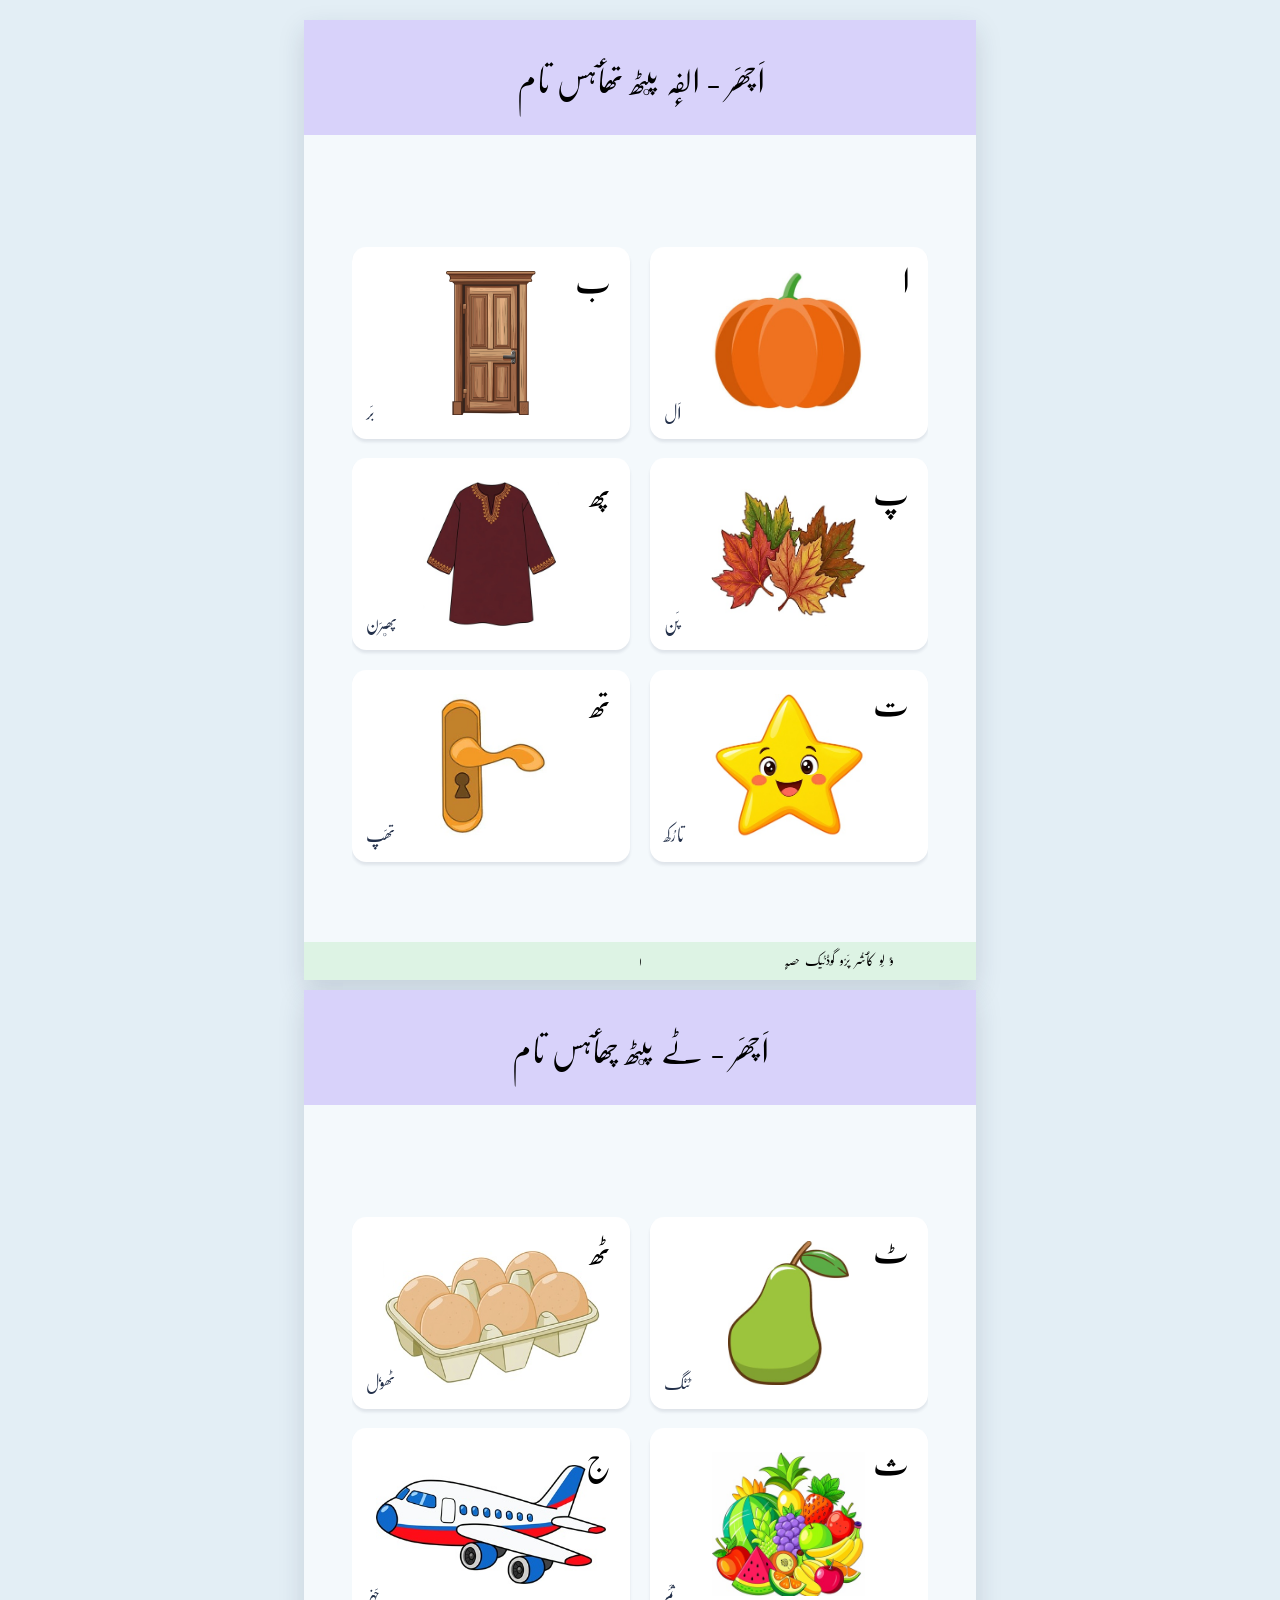
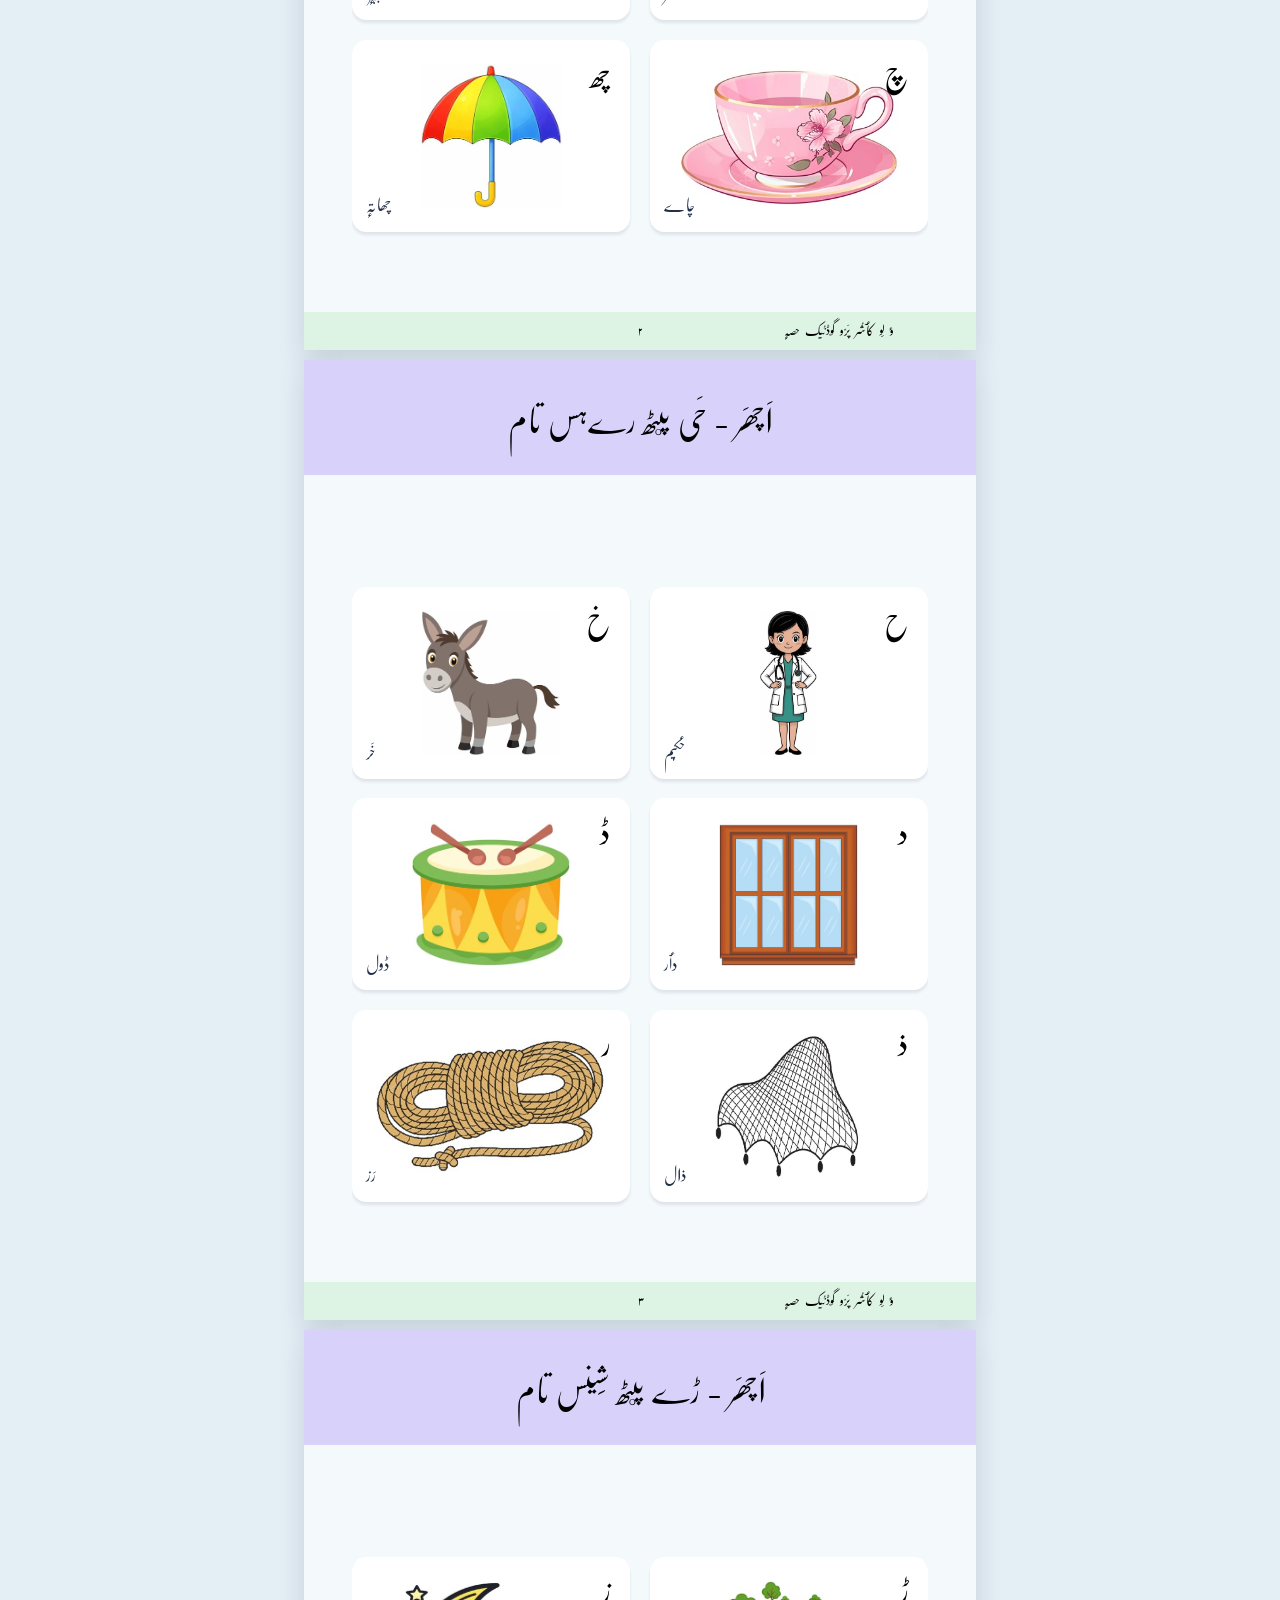
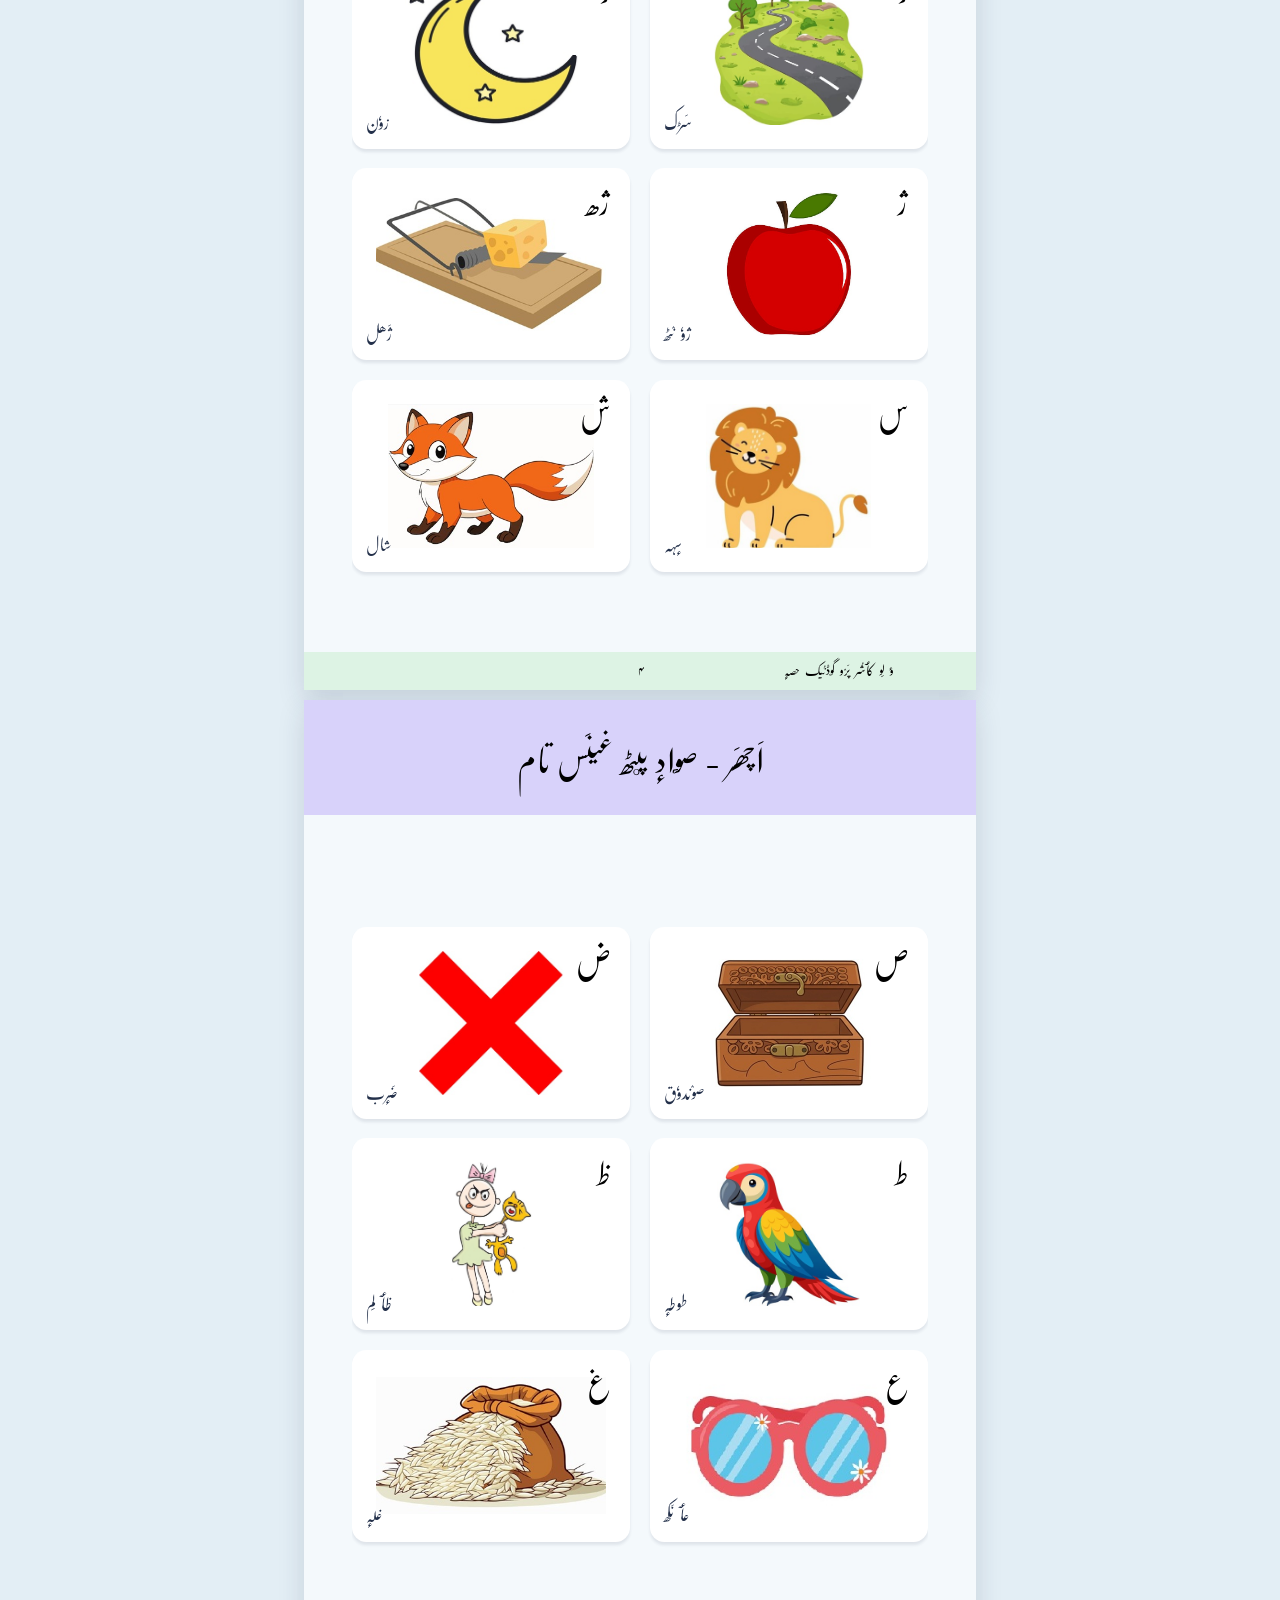
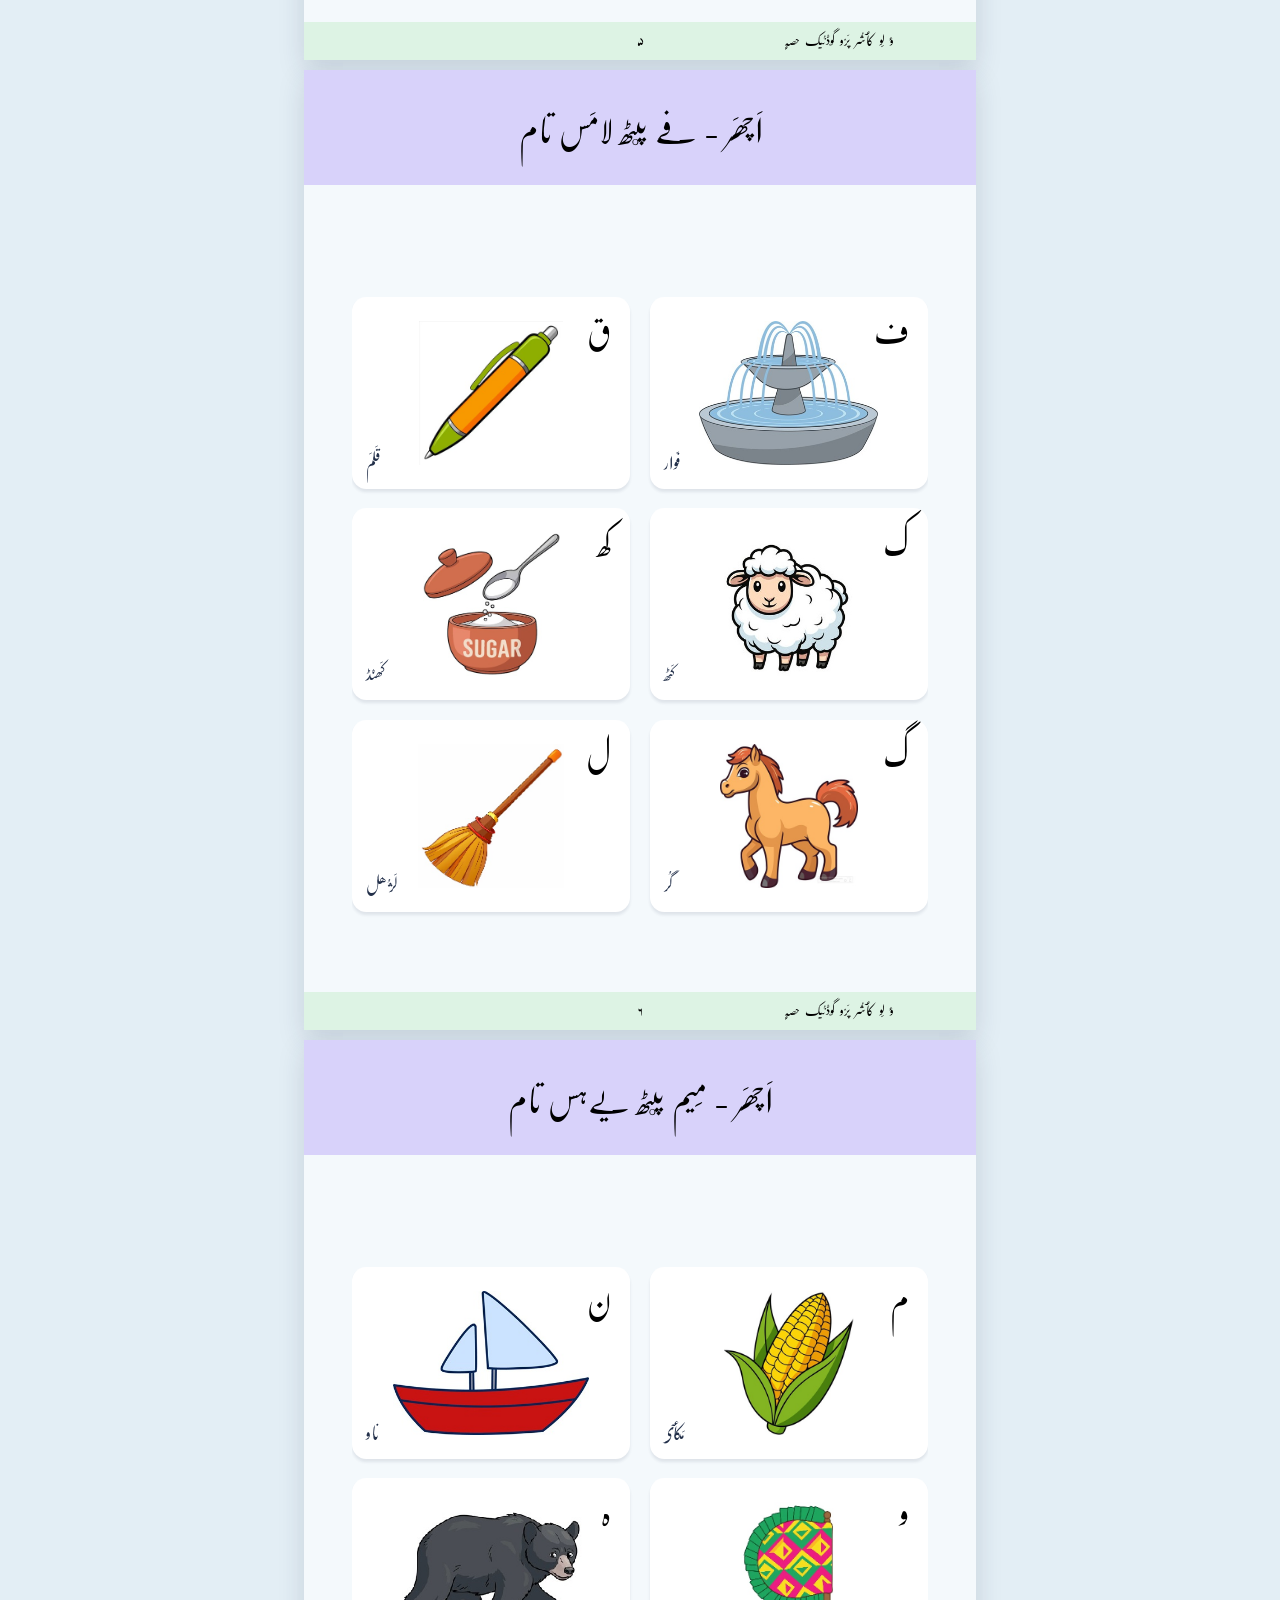
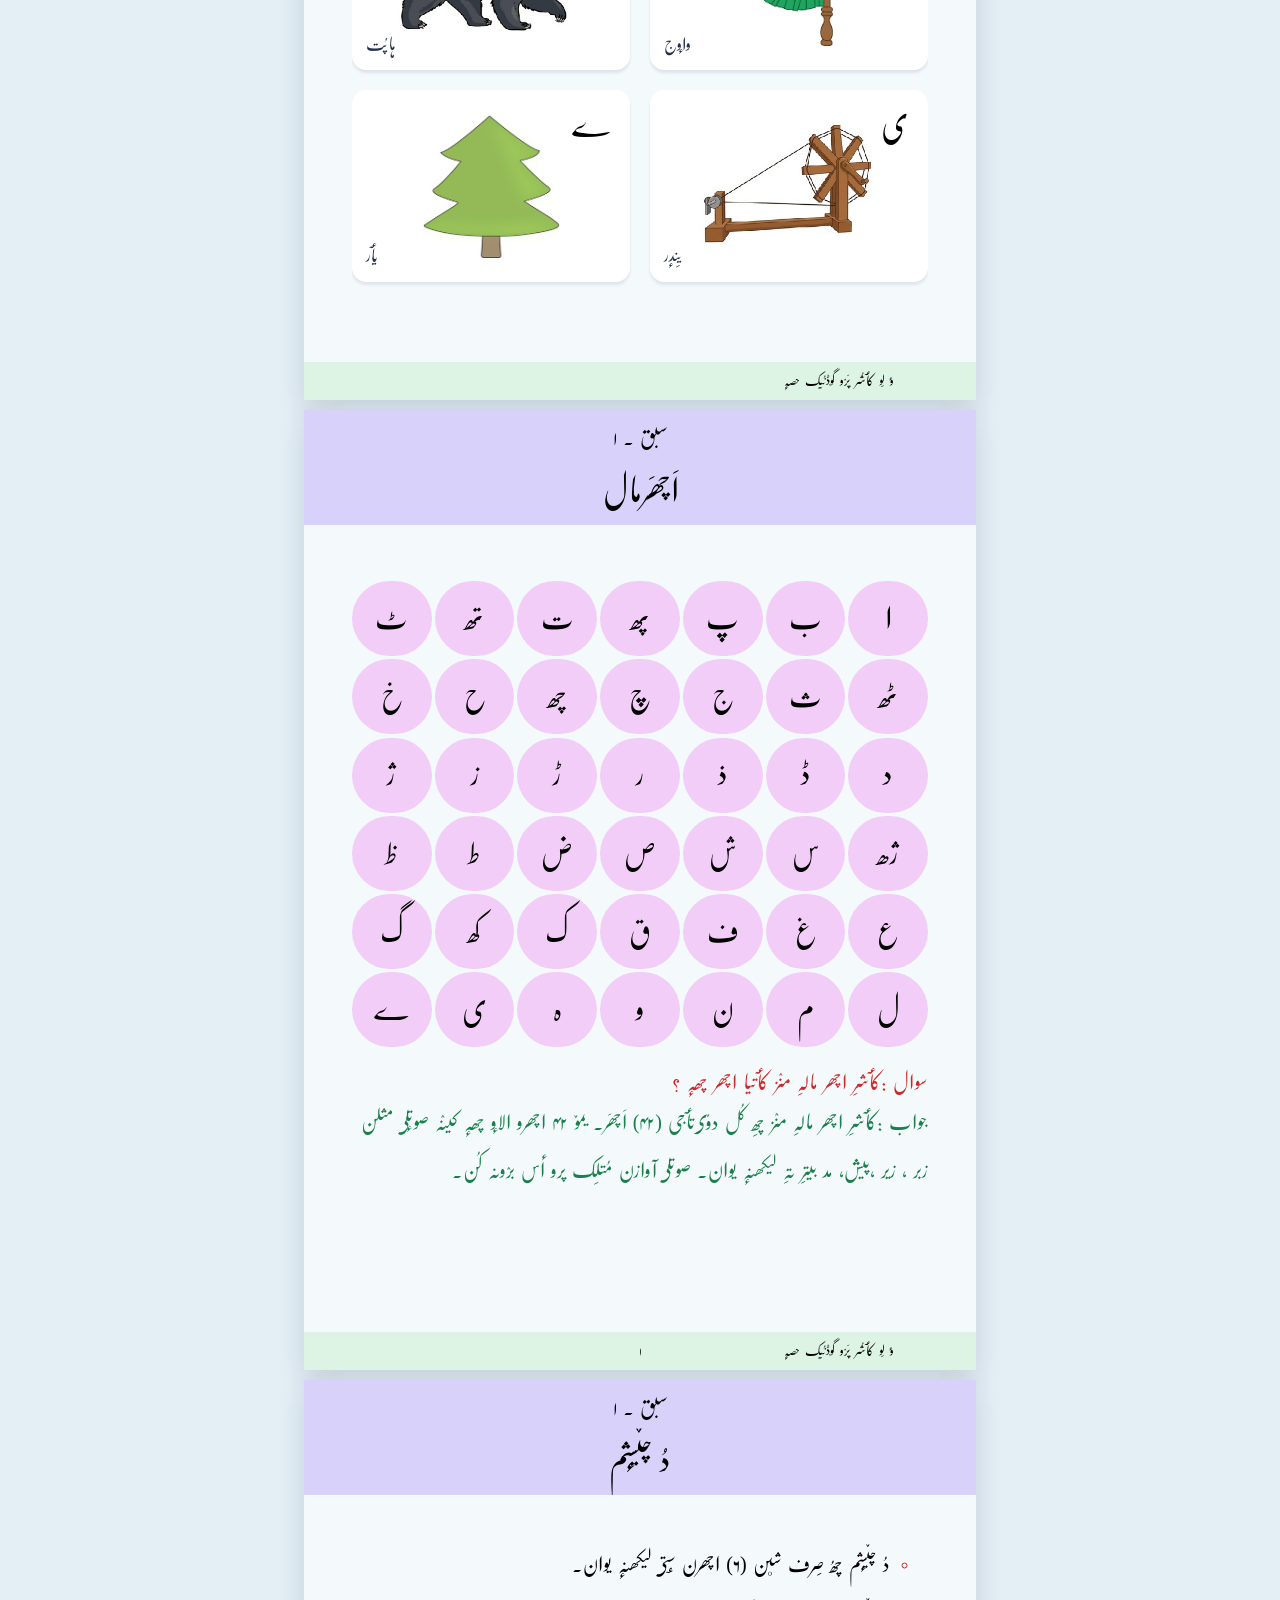
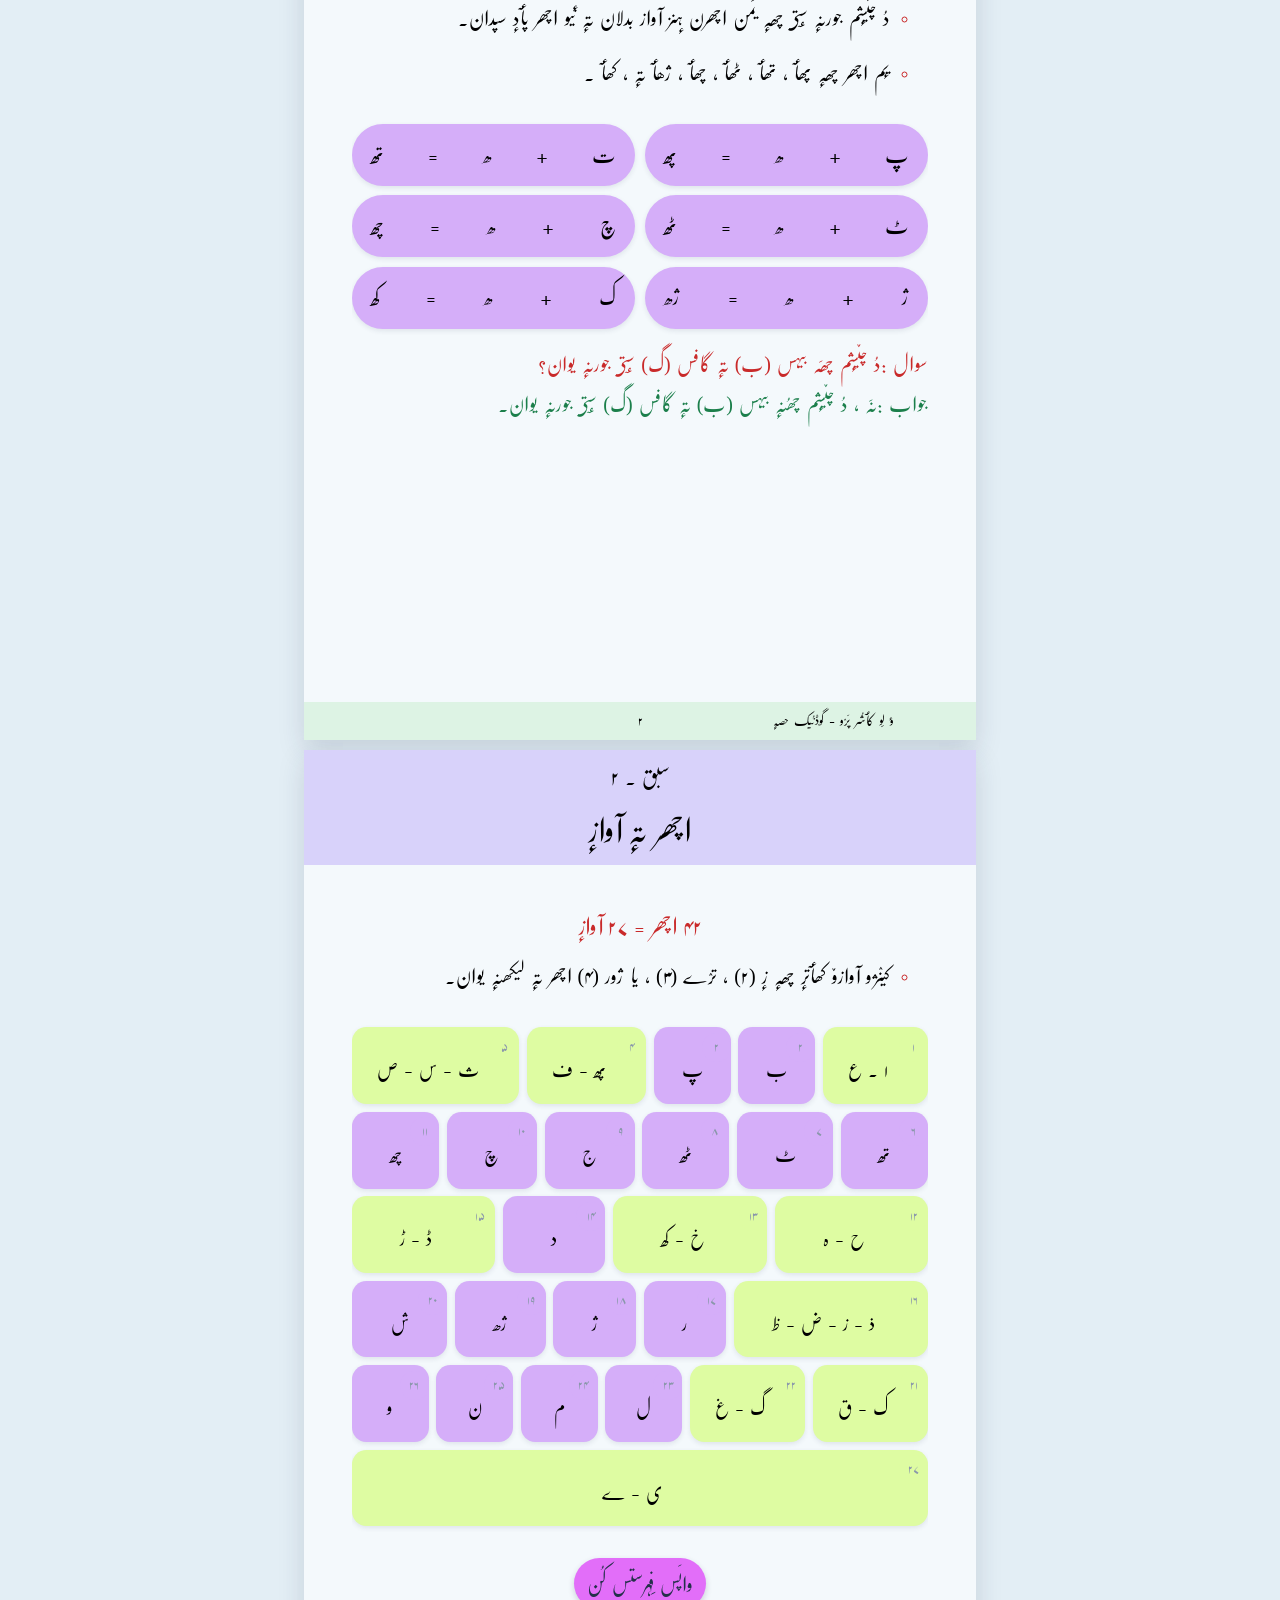
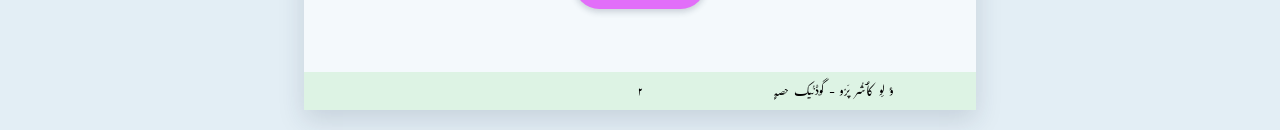
==== commit 0d5ffa20: "Removed sections - section1 and section2" ====
--- a/01-alphabet.html
+++ b/01-alphabet.html
@@ -13,7 +13,6 @@
       <div class="header-bottom">اَچھَر - الفٕہ پٮٹھ تھٲہس تام</div>
     </header>
     <main class="page-main">
-      <section class="section1">
       <div class="letters">
         <div class="letter">
           <span class="char">ا</span>
@@ -46,7 +45,6 @@
           <img src="diagrams/1006_thaf.jpg" alt="">
         </div>
       </div>
-      </section>
     </main>
 
     <footer class="page-footer">
@@ -61,7 +59,6 @@
       <div class="header-bottom">اَچھَر - ٹے پٮٹھ چھٲہس تام</div>
     </header>
     <main class="page-main">
-      <section class="section1">
       <div class="letters">
         <div class="letter">
           <span class="char">ٹ</span>
@@ -94,7 +91,6 @@
           <img src="diagrams/1012_chhatih.jpg" alt="">
         </div>
       </div>
-      </section>
     </main>
     <footer class="page-footer">
       <div class="book-name">ؤ لِو کٲشُر پَرٛو  گۅڈنُیک حصہٕ</div>
@@ -107,7 +103,6 @@
       <div class="header-bottom">اَچھَر - حَی پٮٹھ رےہس تام</div>
     </header>
     <main class="page-main">
-      <section class="section1">
       <div class="letters">
         <div class="letter">
           <span class="char">ح</span>
@@ -140,7 +135,6 @@
           <img src="diagrams/1018_raz.jpg" alt="">
         </div>
       </div>
-      </section>
     </main>
 
     <footer class="page-footer">
@@ -154,7 +148,6 @@
       <div class="header-bottom">اَچھَر - ڑے پٮٹھ شِینس تام</div>
     </header>
     <main class="page-main">
-      <section class="section1">
       <div class="letters">
         <div class="letter">
           <span class="char">ڑ</span>
@@ -187,7 +180,6 @@
           <img src="diagrams/1024_shal.jpg" alt="">
         </div>
       </div>
-      </section>
     </main>
 
     <footer class="page-footer">
@@ -201,7 +193,6 @@
       <div class="header-bottom">اَچھَر - صۅادٕ پٮٹھ غینَس تام</div>
     </header>
     <main class="page-main">
-      <section class="section1">
       <div class="letters">
         <div class="letter">
           <span class="char">ص</span>
@@ -234,7 +225,6 @@
           <img src="diagrams/1030_galvh.jpg" alt="">
         </div>
       </div>
-      </section>
     </main>
 
     <footer class="page-footer">
@@ -248,7 +238,6 @@
       <div class="header-bottom">اَچھَر - فے پٮٹھ لامَس تام</div>
     </header>
     <main class="page-main">
-      <section class="section1">
       <div class="letters">
         <div class="letter">
           <span class="char">ف</span>
@@ -282,7 +271,6 @@
         </div>
       </div>
 
-      </section>
     </main>
 
     <footer class="page-footer">
@@ -296,7 +284,6 @@
       <div class="header-bottom">اَچھَر - مِیم پٮٹھ یےہس تام</div>
     </header>
     <main class="page-main">
-      <section class="section1">
       <div class="letters">
         <div class="letter">
           <span class="char">م</span>
@@ -329,7 +316,6 @@
           <img src="diagrams/1042_yaer.jpg" alt="">
         </div>
       </div>
-      </section>
     </main>
 
     <footer class="page-footer">
@@ -345,7 +331,6 @@
       <div class="header-bottom">اَچھَرمال</div>
     </header>
     <main class="page-main">
-      <section class="section1">
         <div class="grid-container">
           <div class="grid-container-item">ا</div>
           <div class="grid-container-item">ب</div>
@@ -396,7 +381,6 @@
           <div class="grid-container-item">ی</div>
           <div class="grid-container-item">ے</div>
         </div>
-      </section>
 <section class="section2">
   <div class="qa-container">
     <p class="question"><span class="qa-label">سوال :</span>کٲشرِ اچھر مالہِ منٛز کٲتیا اچھر چھہٕ ؟</p>
@@ -419,14 +403,11 @@
       <div class="header-bottom">دُ چیٚشٕم</div>
     </header>
     <main class="page-main">
-      <section class="section2">
         <ul class="generic-list">
           <li>دُ چیٚشٕم چھُ صِرف شٮن (۶) اچھرن سٍتۍ لیکھنہٕ یوان۔</li>
           <li>دُ چیٚشٕم جورنہٕ سٍتۍ چھہٕ یَمن اچھرن ہٕنز آواز بدلان تہٕ نٔیو اچھر پٲدٕ سپدان۔</li>
           <li>یٕم اچھر چھہٕ پھٲ ، تھٲ ، ٹھٲ ، چھٲ ، ژھٲ تہٕ ، کھٲ ۔</li>
         </ul>
-      </section>
-      <section class="section1">
         <div class="du-ceshim">
     		  <div class="du-ceshim-item">پ + ھ = پھ</div>
           <div class="du-ceshim-item">ت + ھ = تھ</div>
@@ -435,8 +416,6 @@
           <div class="du-ceshim-item">ژ + ھ = ژھ</div>
           <div class="du-ceshim-item">ک + ھ = کھ</div>
         </div>
-      </section>
-      <section class="section2">
   <div class="qa-container">
     <p class="question"><span class="qa-label">سوال :</span>دُ چیٚشٕم چھَہ بیہس (ب) تہٕ گافس (گ) سٍتۍ جورنہٕ یوان؟</p>
     <p class="answer"><span class="qa-label">جواب :</span>نَہ ، دُ چیٚشٕم
@@ -461,7 +440,6 @@
     </header>
     <main class="page-main">
 
-      <section class="section1">
         <h3>
         ۴۲ اچھر   =  ۲۷ آوازٕ
         </h3>
@@ -472,8 +450,6 @@
           </li>
         </ul>
 
-      </section>
-      <section class="section1">
       <div class="sounds">
         <div class="sound2"><span class="num">۱</span>۱ . ع</div>
         <div class="sound"><span class="num">۲</span>ب</div>
@@ -503,10 +479,7 @@
         <div class="sound"><span class="num">۲۶</span>و</div>
         <div class="sound2"><span class="num">۲۷</span>ی - ے</div>
       </div>
-      </section>
-      <section class="section-link">
         <div class="link"><a href="index.html#topics-list">واپَس فِہرستس کُن</a></div>
-      </section>
     </main>
 
     <footer class="page-footer">
--- a/style.css
+++ b/style.css
@@ -3,27 +3,27 @@
    Modify these values to quickly adjust colors, fonts, and spacing.
    ========================================================================== */
 :root {
-  /* Colour palette: Dal Lake blue, saffron and chinar red on a cool, light page */
-  --text-color: #23304A;          /* Deep ink blue (softer than black) */
-  --muted-color: #8A97AB;         /* Soft grey-blue for borders/captions */
-  --accent-color: #C92A2A;        /* Chinar red, used for the cover title */
-  --box-bg: #D9F0F6;              /* Pale lake tint for callout boxes */
-  --site-bg: #E3EEF5;             /* Website background around the pages */
-  --background-color: #ffffff;    /* White for letter cards and grid items */
-  --card-color: #ffffff;          /* Letter cards: must match the white edges of the pictures */
-  --page-color: #F4F9FC;          /* Cool, very light page tone */
-  --cover-color: #FFF3CC;         /* Soft saffron tint for the cover */
-  --header-background-color: #d8d2fa; /* Lake blue header */
-  --link-background-color: #e26ef9;
-  --footer-background-color: #DDF3E4; /* Golden chinar-leaf footer */
-  --question-color: #C92A2A;      /* Question text */
-  --answer-color: #1B7F4B;        /* Answer text */
-  --text-bg-color1:  #f2cdf7; 
-  --text-bg-color2:  #f8ddca;
-  --text-bg-color3:  #d5aef9; 
-  --text-bg-color4:  #defca2; 
-
-  
+  /* Colour palette */
+  --text-color: #23304A;              /* Deep ink blue (softer than black) */
+  --muted-color: #8A97AB;             /* Soft grey-blue for borders/captions */
+  --accent-color: #C92A2A;            /* Chinar red, used for titles and bullets */
+  --box-bg: #D9F0F6;                  /* Pale lake tint for callout boxes */
+  --site-bg: #E3EEF5;                 /* Website background around the pages */
+  --background-color: #ffffff;        /* White */
+  --card-color: #ffffff;              /* Letter cards: must match the white edges of the pictures */
+  --page-color: #F4F9FC;              /* Cool, very light page tone */
+  --cover-color: #FFF3CC;             /* Soft saffron tint for the cover */
+  --header-background-color: #d8d2fa; /* Lavender header */
+  --footer-background-color: #DDF3E4; /* Mint footer */
+  --link-background-color: #e26ef9;   /* "Back to contents" button */
+  --link-hover-color: #cf55e8;        /* Button color when the mouse is over it */
+  --question-color: #C92A2A;          /* Question text */
+  --answer-color: #1B7F4B;            /* Answer text */
+  --text-bg-color1: #f2cdf7;          /* Pink: grid items */
+  --text-bg-color2: #f8ddca;          /* Peach: grid items 2 */
+  --text-bg-color3: #d5aef9;          /* Purple: word rows, shapes, sounds */
+  --text-bg-color4: #defca2;          /* Lime: sounds 2 */
+
   --font-size: 20px;
 
   /* Page Dimensions & Margins (Print) */
@@ -59,7 +59,7 @@
   font-style: normal;
 }
 
-/* Secondary font for positional letter grids (Bold) */
+/* Secondary font for positional letter grids (the Medium file is used for weight 700) */
 @font-face {
   font-family: 'NotoNastaliqUrdu';
   src: url('fonts/NotoNastaliqUrdu-Medium.ttf') format('truetype');
@@ -88,22 +88,22 @@
 
 body {
   font-family: 'GulmargNastaleeq', serif;
-  background-color: var(--site-bg); 
+  background-color: var(--site-bg);
   font-size: var(--font-size);
   word-spacing: 0.2em;
-  
+
   display: flex;
   flex-direction: column;   /* Stacks the pages vertically (top-to-bottom) */
   align-items: center;      /* Keeps the stacked pages centered horizontally */
   gap: 10px;                /* Adds physical space/gap between each page */
-  
+
   padding: 20px 0;
   font-feature-settings: "kern" 1, "liga" 1, "calt" 1;
 }
 
-h1, h2, h3, h4,  h5 {
+h1, h2, h3, h4, h5 {
   color: var(--accent-color);
-  font-weight: normal; /* Removes the default bolding */
+  font-weight: normal;      /* Removes the default bolding */
   line-height: 1.6;
   margin-top: 0.1em;
   margin-bottom: 0.1em;
@@ -116,80 +116,78 @@
 }
 
 h5 {
-color:#03a6e6;
-font-size: 1.1em
+  color: #03a6e6;
+  font-size: 1.1em;
 }
 
 p {
-  margin-bottom: 0.5em; /* Generous vertical breathing room between paragraphs */ 
+  margin-bottom: 0.5em;     /* Breathing room between paragraphs */
 }
 
 .cover-page {
-  width: 100%;             /* Fills the page, so it can shrink on phones */
-  height: 100%;            /* Fills the page height (10in on laptop/print) */
+  width: 100%;              /* Fills the page, so it can shrink on phones */
+  height: 100%;             /* Fills the page height (10in on laptop/print) */
   padding: 0 1rem;
   text-align: center;
   display: flex;
   flex-direction: column;
-  justify-content: center; /* Centers everything vertically */
-  align-items: center;     /* Centers everything horizontally */
-  gap: 2rem;               /* Clean spacing between elements */
+  justify-content: center;  /* Centers everything vertically */
+  align-items: center;      /* Centers everything horizontally */
+  gap: 2rem;                /* Clean spacing between elements */
   background-color: var(--cover-color);
-  font-size: 120%;
-  
+  font-size: 200%;
+
   /* Crucial for making sure browsers don't strip background colors */
   -webkit-print-color-adjust: exact;
   print-color-adjust: exact;
 }
 
-/* 7 x 10 inch Page Container (Dynamic Height for Drafting) */
+/* 7 x 10 inch Page Container */
 .page {
-  width: 100%;            /* Allows it to shrink on mobile */
-  max-width: 7in;         /* Caps it at 7 inches on laptops and print */
-  height: 10in;           
-  max-height: 10in;       
+  width: 100%;              /* Allows it to shrink on mobile */
+  max-width: 7in;           /* Caps it at 7 inches on laptops and print */
+  height: 10in;
+  max-height: 10in;
   background-color: var(--page-color);
   display: flex;
   flex-direction: column;
   justify-content: space-between;
   border: var(--border-width) solid var(--muted-color);
   box-shadow: 0 10px 25px rgba(35, 48, 74, 0.15);
-  overflow: hidden;       
-  box-sizing: border-box; /* Prevents padding/borders from breaking width */
+  overflow: hidden;
+  box-sizing: border-box;   /* Prevents padding/borders from breaking width */
   gap: 1em;
 }
 
-
-/* --- 1. HEADER (1 inch tall, edge to edge) --- */
+/* --- 1. HEADER (1.2 inch tall, edge to edge) --- */
 .page-header {
   width: 100%;
   height: 1.2in;
   border: var(--border-width) solid var(--muted-color);
   display: flex;
   flex-direction: column;
-  justify-content: center; /* Centers the group tightly together */
-  align-items: center;
-  gap: 0.5em; /* Controls the exact gap between top and bottom items safely */
+  justify-content: center;  /* Centers the group tightly together */
+  align-items: center;
+  gap: 0.5em;               /* Gap between top and bottom items */
   padding: 0 0.25in;
-  overflow: hidden; /* Ensures nothing spills outside the box */
+  overflow: hidden;         /* Ensures nothing spills outside the box */
   background-color: var(--header-background-color);
   margin-bottom: 1.0em;
   font-family: 'GulmargNastaleeq', serif;
-  
 }
 
 .header-top {
-  font-size: 16pt; /* Slightly scaled down to fit comfortably */
+  font-size: 16pt;
   border: var(--border-width) solid var(--muted-color);
   padding: 0 8px;
   line-height: 1.2;
   margin-top: 0;
-  margin-bottom: 2;
+  margin-bottom: 2px;
   font-family: 'GulmargNastaleeq', serif;
 }
 
 .header-bottom {
-  font-size: 24pt; /* Scaled down slightly to fit the height limit */
+  font-size: 24pt;
   border: var(--border-width) solid var(--muted-color);
   padding: 0 8px;
   line-height: 1.2;
@@ -200,17 +198,17 @@
 /* --- 2. MAIN (0.5 inch gap from edges, extra line height) --- */
 .page-main {
   flex: 1;
-  margin: 0.0in 0.5in 0.1in 0.5in; 
+  margin: 0.0in 0.5in 0.1in 0.5in;
   border: var(--border-width) solid var(--muted-color);
   padding: 0.0in;
   display: flex;
   flex-direction: column;
   gap: 0.0in;
-  font-size: var(--font-size);   
-  line-height: 2.4;  
-  
+  font-size: var(--font-size);
+  line-height: 2.4;
+
   /* --- Overflow Management & Visual Warning --- */
-  overflow-y: auto;       /* Lets you scroll to read everything while drafting */
+  overflow-y: auto;         /* Lets you scroll to read everything while drafting */
   overflow-x: hidden;
 }
 
@@ -222,21 +220,8 @@
   border-radius: 4px;
 }
 
-.section1 {
-  border: var(--border-width) solid var(--muted-color);
-  padding: 0.05in;
-  flex: 0;
-  margin 1em 0em 0em 0em
-}
-
-.section2 {
-  border: var(--border-width) solid var(--muted-color);
-  padding: 0.05in;
-  flex: 0;
-  margin 1em 0em 0em 0em
-  
-}
-
+
+/* --- Letter cards with pictures (alphabet pages) --- */
 .letters {
   display: grid;
   grid-template-columns: repeat(2, 1fr);  /* 2 equal columns */
@@ -257,14 +242,14 @@
   font-size: 24pt;
   line-height: 1.0;
   padding: 0.2in 0.2in 0 0;               /* top and right gap for the big letter */
-  background-color: var(--card-color); /* stays white: the pictures have white backgrounds */
+  background-color: var(--card-color);    /* stays white: the pictures have white backgrounds */
   z-index: 2;
   box-shadow: 0 3px 3px rgba(35, 48, 74, 0.1);
 }
 
 .letter img {
   position: absolute;
-  z-index: 1;             /* Keeps the image in the background layer */
+  z-index: 1;                             /* Keeps the image in the background layer */
   top: 0.25in;                            /* gap between image and border */
   right: 0.25in;
   bottom: 0.25in;
@@ -272,8 +257,7 @@
   width: calc(100% - 0.5in);
   height: calc(100% - 0.5in);
   object-fit: contain;                    /* shrinks the picture to fit, keeping its proportions */
-  align-self:center
-  
+  align-self: center;
 }
 
 .letter .word {
@@ -286,11 +270,12 @@
   z-index: 2;
 }
 
-.letter .char{
+.letter .char {
   position: relative;
-  z-index: 2;             /* Forces the text to render above background layers or images */
-}
-
+  z-index: 2;                             /* Forces the text to render above background layers or images */
+}
+
+/* --- Contents list (index page) --- */
 .topics-list {
   display: flex;
   flex-direction: column;                 /* Stacks the items vertically */
@@ -309,7 +294,7 @@
   display: flex;
   align-items: center;
   box-shadow: 0 2px 5px rgba(35, 48, 74, 0.05);
-  width:100%
+  width: 100%;
 }
 
 /* Make the link fill the whole box so the entire card is clickable */
@@ -330,17 +315,16 @@
   text-align: left;
 }
 
-
+/* --- Rounded grids of single letters or pairs --- */
 .grid-container {
   display: grid;
-  /* Using 70px or 80px ensures about 3 to 4 columns fit on a standard phone screen,
-     while automatically expanding to more columns on wider laptop screens. */
-  grid-template-columns: repeat(auto-fit, minmax(75px, 1fr)); 
-  gap: 0.2rem;                            /* Changed from 0.2in to 0.2rem for better mobile scaling */
+  /* 75px minimum width fits about 4 columns on a phone and more on a laptop */
+  grid-template-columns: repeat(auto-fit, minmax(75px, 1fr));
+  gap: 0.2rem;
   margin-top: 1rem;
   align-items: center;
-  width: 100%;                            /* Ensures it takes the full width available */
-  box-sizing: border-box;                 /* Prevents padding from causing overflow */
+  width: 100%;
+  box-sizing: border-box;
 }
 
 .grid-container-item {
@@ -349,9 +333,9 @@
   display: flex;
   align-items: center;
   justify-content: center;
-  height: 75px;                           /* Converted from 0.6in to a fixed pixel/fluid height */
-  border: var(--border-width) solid var(--muted-color);
-  border-radius: 40px;                    /* Adjusted for smooth rounding */
+  height: 75px;
+  border: var(--border-width) solid var(--muted-color);
+  border-radius: 40px;
   font-size: 22pt;
   line-height: 1.2;
   background-color: var(--text-bg-color1);
@@ -365,9 +349,9 @@
   display: flex;
   align-items: center;
   justify-content: center;
-  height: 75px;                           /* Converted from 0.6in to a fixed pixel/fluid height */
-  border: var(--border-width) solid var(--muted-color);
-  border-radius: 40px;                    /* Adjusted for smooth rounding */
+  height: 75px;
+  border: var(--border-width) solid var(--muted-color);
+  border-radius: 40px;
   font-size: 22pt;
   line-height: 1.2;
   background-color: var(--text-bg-color2);
@@ -375,7 +359,7 @@
   padding: 10px;
 }
 
-/* Word rows: one item per horizontal line, each holding several words */
+/* --- Word rows: one item per horizontal line, each holding several words --- */
 .grid-container2 {
   display: grid;
   grid-template-columns: 1fr;             /* a single column, so one item per line */
@@ -393,9 +377,10 @@
   text-align: justify;
   text-align-last: justify;               /* stretches the last (only) line across the full width */
   background-color: var(--text-bg-color3);
-  box-shadow: 0 2px 5px rgba(35, 48, 74, 0.1); 
-}
-
+  box-shadow: 0 2px 5px rgba(35, 48, 74, 0.1);
+}
+
+/* --- Letter shapes (isolated, initial, medial, final) --- */
 .positional-shapes {
   display: grid;
   grid-template-columns: repeat(2, 1fr);  /* two items per row on laptops and in print */
@@ -409,22 +394,19 @@
   padding: 0.1in 0.2in;
   border-radius: 40px;
   font-size: 18pt;
-  line-height: 2.0;
+  line-height: 1.6;
   text-align: justify;
   text-align-last: justify;               /* stretches the last (only) line across the full width */
   background-color: var(--text-bg-color3);
-  box-shadow: 0 2px 5px rgba(35, 48, 74, 0.1); 
+  box-shadow: 0 2px 5px rgba(35, 48, 74, 0.1);
 
   font-family: 'NotoNastaliqUrdu', serif;
-  font-weight: 700; /* Uses NotoNastaliqUrdu-Bold.ttf automatically */
-  line-height: 1.6;
-
-}
-
-
-/* Sounds table: boxes are as wide as their letters, wrap onto new lines,
-   and stretch so every row reaches both edges.
-   Phones need no special rule, because the boxes wrap on their own. */
+  font-weight: 700;                       /* uses NotoNastaliqUrdu-Medium.ttf (mapped to weight 700) */
+}
+
+/* --- Sounds table: boxes are as wide as their letters, wrap onto new lines,
+       and stretch so every row reaches both edges.
+       Phones need no special rule, because the boxes wrap on their own. --- */
 .sounds {
   display: flex;
   flex-wrap: wrap;                        /* a box moves to the next line when the row is full */
@@ -453,7 +435,7 @@
 }
 
 .sound2 {
-    padding: 0.1in 0.4in 0 0.25in;         /* space around the letters; extra at the top for the number */
+  padding: 0.1in 0.4in 0 0.25in;
 }
 
 /* The only difference: the color */
@@ -484,15 +466,14 @@
 }
 */
 
-/* Question Styling & Color */
+/* --- Question and answer --- */
 .question {
   color: var(--question-color);
-  margin-top: 1em; /* Space between question and answer */
-  margin-bottom: 0em; /* Space between question and answer */
+  margin-top: 1em;
+  margin-bottom: 0;
   line-height: 1.6;
 }
 
-/* Answer Styling & Color */
 .answer {
   color: var(--answer-color);
   margin-bottom: 0;
@@ -508,9 +489,9 @@
   display: flex;
   align-items: center;
   padding: 0 0.75in;
-  font-size: 10pt; 
-  background-color: var(--footer-background-color); /* Ensures text doesn't bleed behind it */
-  flex-shrink: 0;         /* Prevents footer from squishing */
+  font-size: 10pt;
+  background-color: var(--footer-background-color);
+  flex-shrink: 0;                         /* Prevents footer from squishing */
 }
 
 .book-name {
@@ -526,9 +507,11 @@
   padding: 2px 12px;
 }
 
+/* --- "Back to contents" button --- */
 .link {
   display: flex;
-  justify-content: center;   /* centers the button horizontally */
+  width: fit-content;                     /* only as wide as the label plus padding */
+  margin: 0 auto;                         /* centers the button on the page */
   background-color: var(--link-background-color);
   border-radius: 0.5in;
   box-shadow: 0 3px 6px rgba(35, 48, 74, 0.2);
@@ -550,7 +533,61 @@
   transform: translateY(-2px);            /* lifts the button slightly */
 }
 
-
+/* --- Preface and text blocks --- */
+.preface {
+  text-align: justify;
+  padding-top: 0.0em;
+  color: var(--answer-color);
+}
+
+.preface p {
+  margin-bottom: 2em;                     /* Breathing room between paragraphs */
+}
+
+.bold-text {
+  font-size: 1em;
+  color: var(--accent-color);
+}
+
+.du-ceshim {
+  display: grid;
+  grid-template-columns: repeat(2, 1fr);  /* two items per row on laptops and in print */
+  gap: 0.1in;
+  margin-top: 1rem;
+  width: 100%;
+}
+
+.du-ceshim-item {
+  display: block;
+  padding: 0.1in 0.2in;
+  border-radius: 40px;
+  font-size: 16pt;
+  line-height: 2.0;
+  text-align: justify;
+  text-align-last: justify;               /* stretches the last (only) line across the full width */
+  background-color: var(--text-bg-color3);
+  box-shadow: 0 2px 5px rgba(35, 48, 74, 0.1);
+  font-family: 'GulmargNastaleeq';
+}
+
+.generic-list {
+  list-style: circle;                     /* bullet points */
+  padding-inline-start: 0.4in;            /* room for the bullets (the right side in RTL) */
+  margin: 0.1in 0 0 0;
+}
+
+.generic-list li {
+  margin-bottom: 0.15in;                  /* space between items */
+  line-height: 2.0;
+}
+
+.generic-list li::marker {
+  color: var(--accent-color);             /* chinar red bullets */
+}
+
+.generic-list li p {
+  margin-bottom: 0;                       /* if an item contains a <p>, don't add extra space */
+}
 
 /* --- Print Adjustments --- */
 @media print {
@@ -559,74 +596,16 @@
     padding: 0;
   }
   .page {
-    border: none; /* Removes outer page border when printing onto physical paper */
-    height: 10in; /* Lock exact height back down for final print generation */
+    border: none;                         /* Removes outer page border when printing onto physical paper */
+    height: 10in;                         /* Lock exact height back down for final print generation */
     page-break-after: always;
     break-after: page;
   }
 }
 
-.preface {
-  text-align: justify;
-  padding-top: 2em;
-  color: var(--answer-color);
-}
-
-.preface p {
-  margin-bottom: 2em; /* Generous vertical breathing room between paragraphs */ 
-}
-
-.bold-text {
-
-  font-size: 1em;
-  color: var(--accent-color);
-}
-
-.du-ceshim {
-  display: grid;
-  grid-template-columns: repeat(2, 1fr);  /* two items per row on laptops and in print */
-  gap: 0.1in;
-  margin-top: 1rem;
-  width: 100%;
-}
-
-.du-ceshim-item {
-  display: block;
-  padding: 0.1in 0.2in;
-  border-radius: 40px;
-  font-size: 16pt;
-  line-height: 2.1;
-  text-align: justify;
-  text-align-last: justify;               /* stretches the last (only) line across the full width */
-  background-color: var(--text-bg-color3);
-  box-shadow: 0 2px 5px rgba(35, 48, 74, 0.1); 
-
-  font-family: 'GulmargNastaleeq';
-  line-height: 2.0;
-
-}
-
-.generic-list {
-  list-style:circle;                       /* round bullet points */
-  padding-inline-start: 0.4in;            /* room for the bullets (the right side in RTL) */
-  margin: 0.1in 0; 0; 0;
-}
-
-.generic-list li {
-  margin-bottom: 0.15in;                  /* space between items */
-  line-height: 2.0;
-}
-
-.generic-list li::marker {
-  color: var(--accent-color);             /* chinar red bullets */
-}
-
-.generic-list li p {
-  margin-bottom: 0;                       /* if an item contains a <p>, don't add extra space */
-}
-
 /* ==========================================================================
    4. PHONE LAYOUT (screens only; laptop and print stay 7in x 10in)
+   Keep this section last, so it overrides the rules above.
    ========================================================================== */
 @media screen and (max-width: 7.5in) {
   body {
@@ -662,17 +641,13 @@
   }
 
   .page-main {
-    margin: 0 1rem 0rem 1rem;
-    overflow: visible;       /* no inner scrollbar on phones */
+    margin: 0 1rem 0 1rem;
+    overflow: visible;                    /* no inner scrollbar on phones */
   }
 
   .letters {
     gap: 0.12in;
     margin-top: 0.2in;
-  }
-
-  .sounds {
-    grid-template-columns: repeat(2, 1fr);
   }
 
   /* Slightly smaller pictures on phones: bigger gap = smaller picture */
@@ -688,7 +663,12 @@
   .page-footer {
     padding: 0 1rem;
   }
+
   .positional-shapes {
+    grid-template-columns: 1fr;           /* one item per row on phones */
+  }
+
+  .du-ceshim {
     grid-template-columns: 1fr;           /* one item per row on phones */
   }
 
@@ -697,12 +677,7 @@
     gap: 0.1rem;
   }
   .topic-en {
-    align-self: center;                 /* keeps the English on the left side */
-    word-spacing: 0em;
-  }
-
-}
-
-  .du-ceshim {
-    grid-template-columns: 1fr;           /* one item per row on phones */
-  }+    align-self: center;                   /* English is centered under the Kashmiri on phones */
+    word-spacing: 0;
+  }
+}
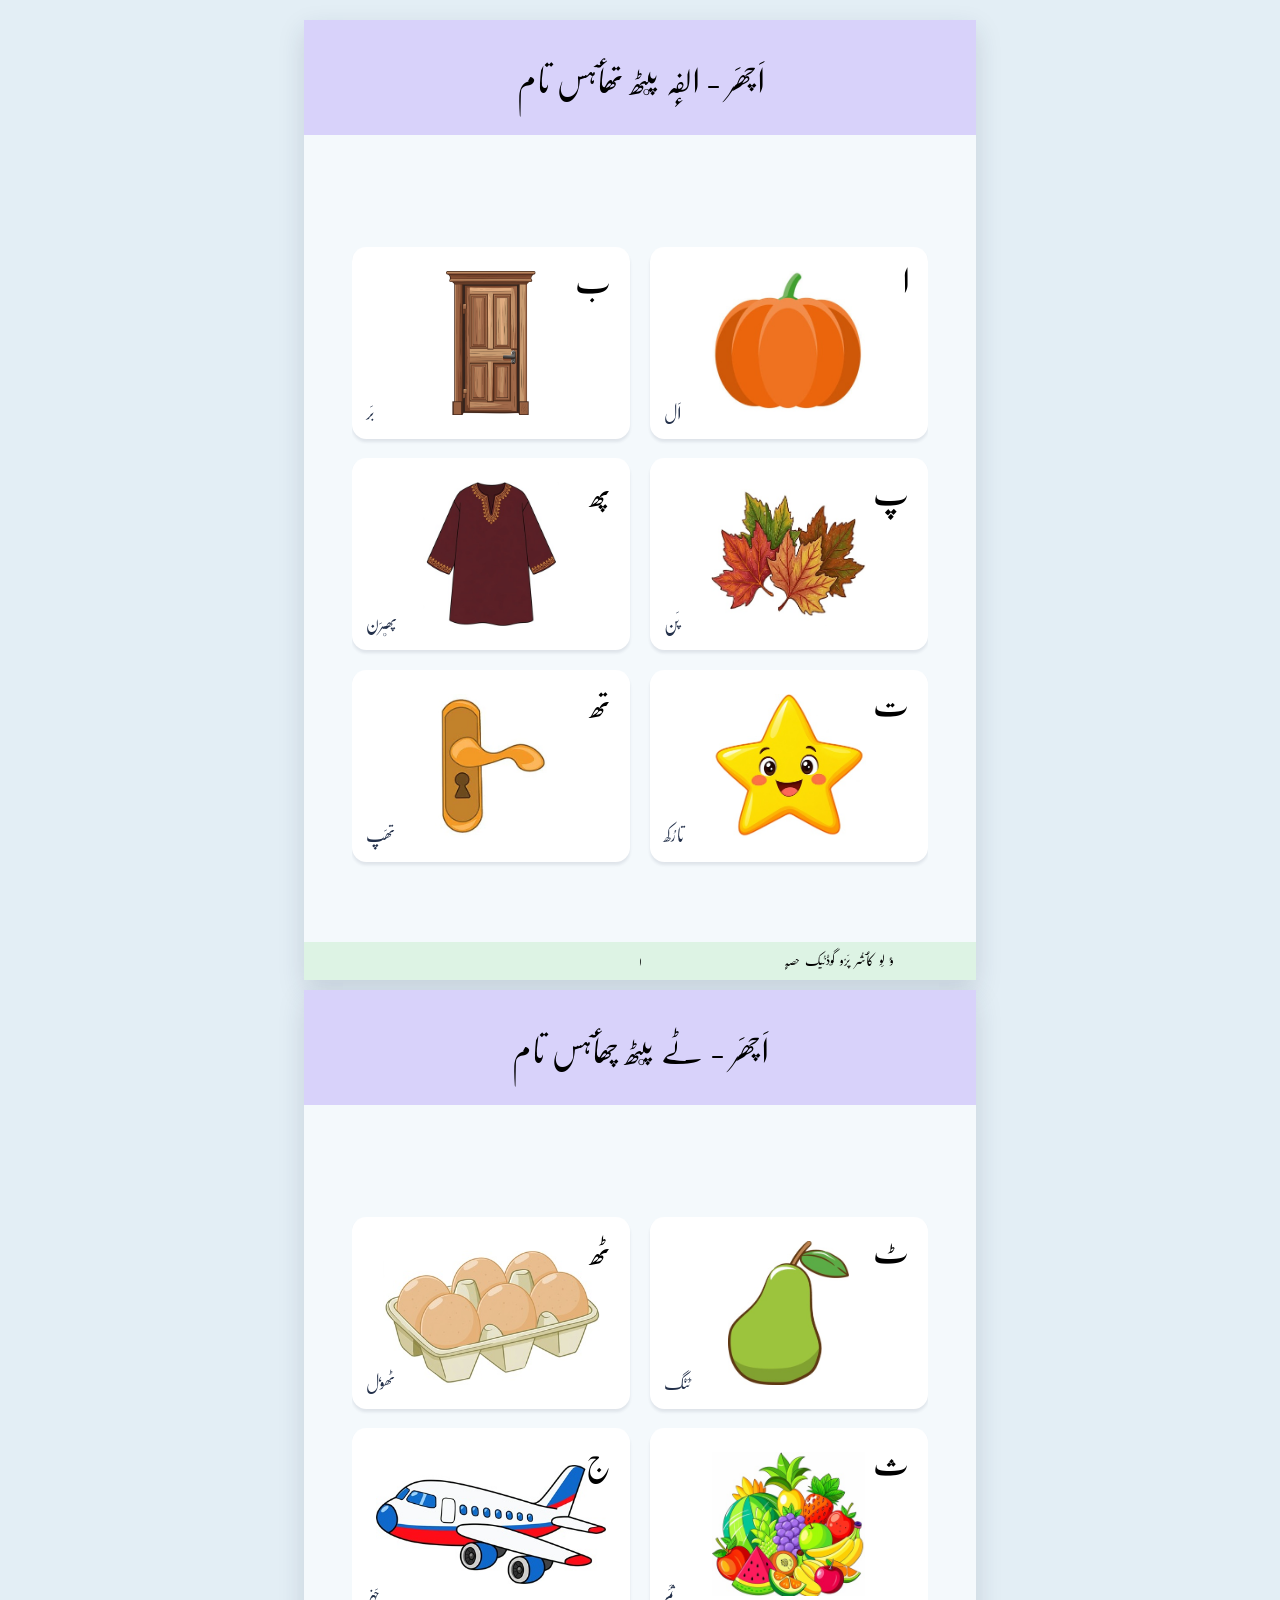
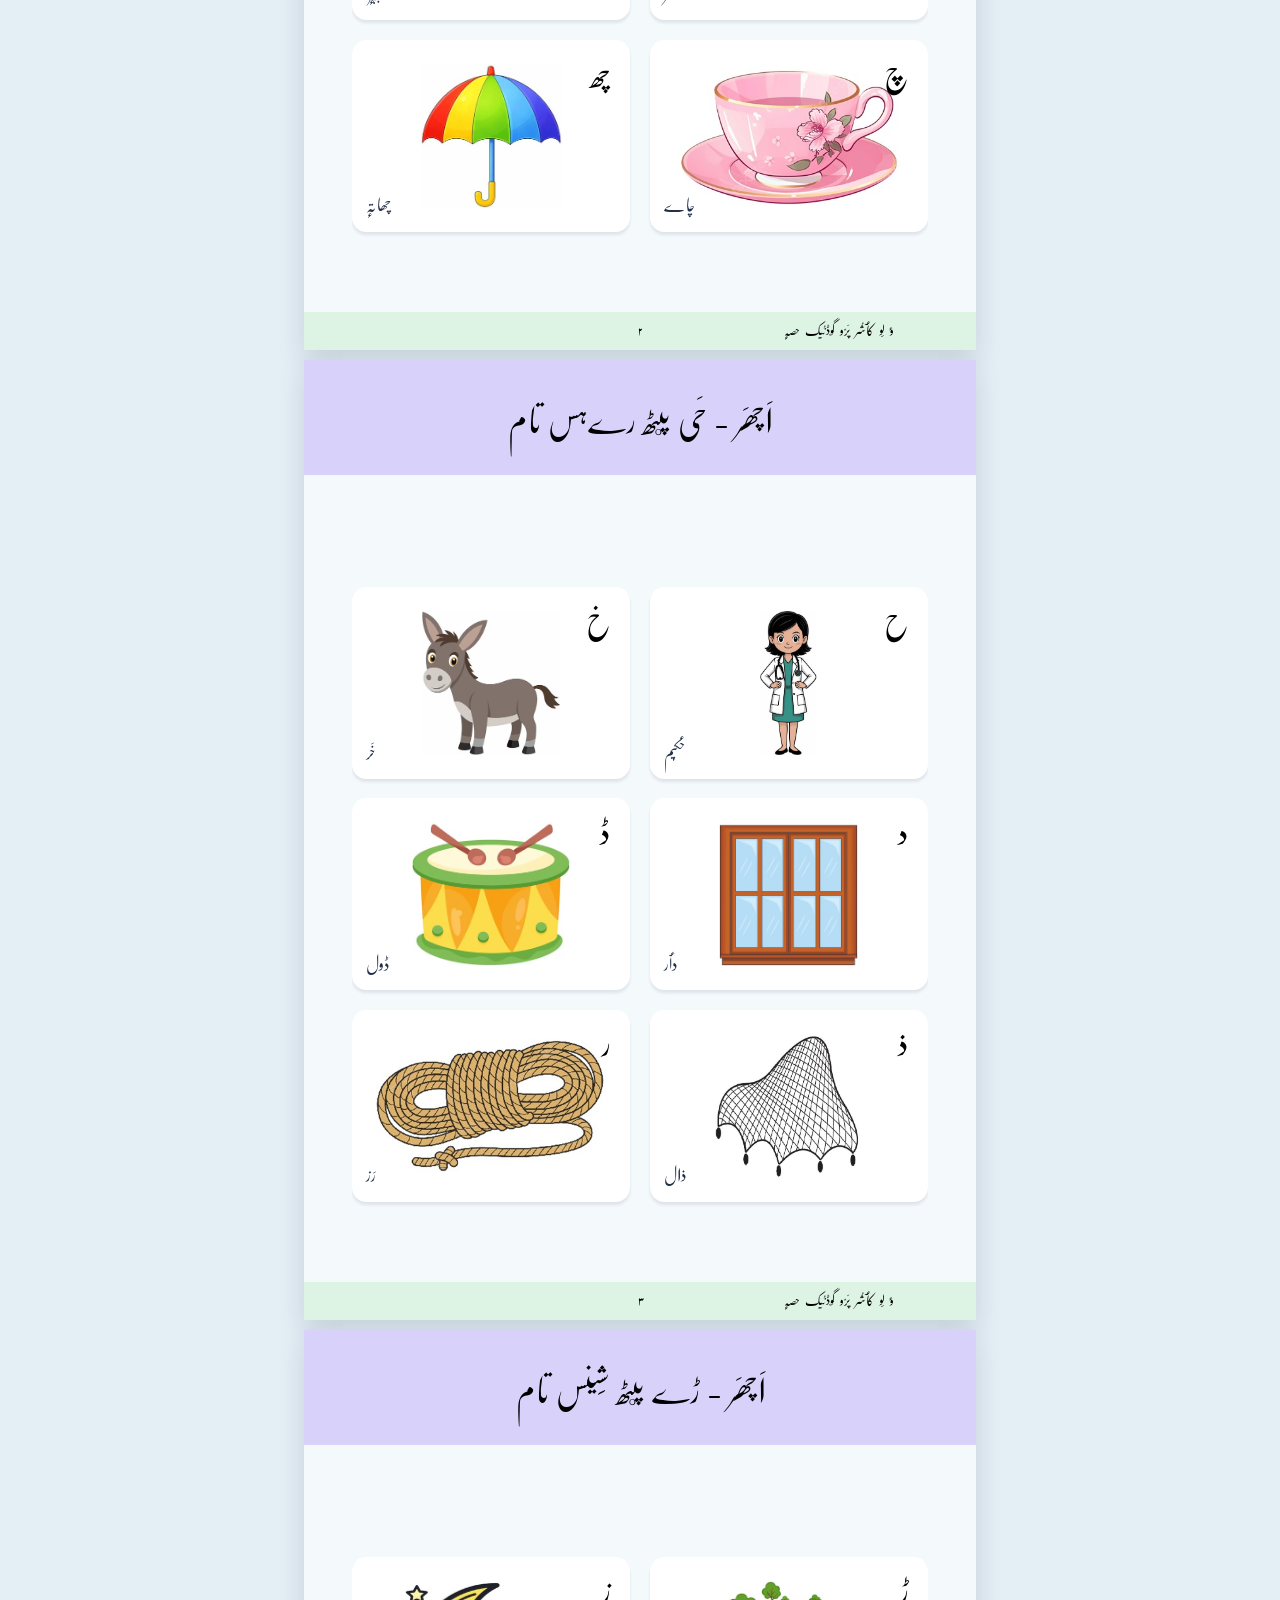
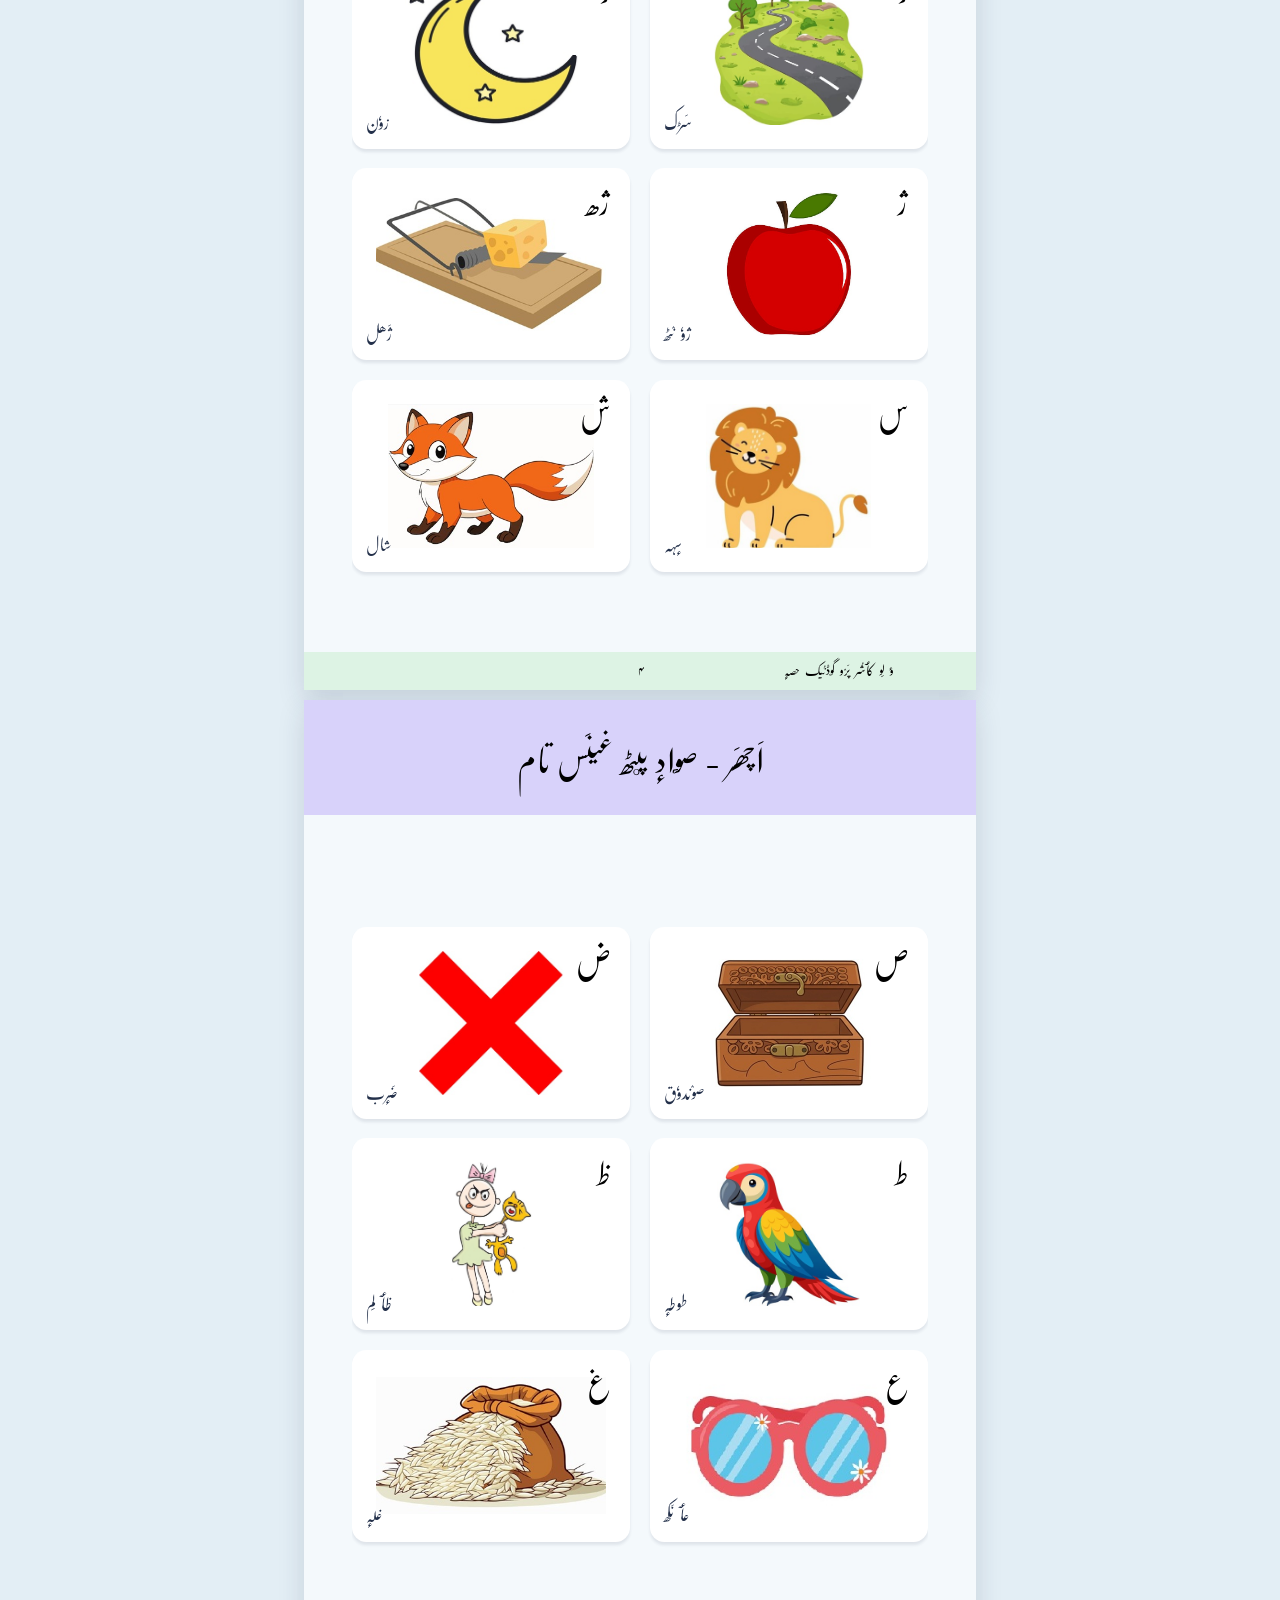
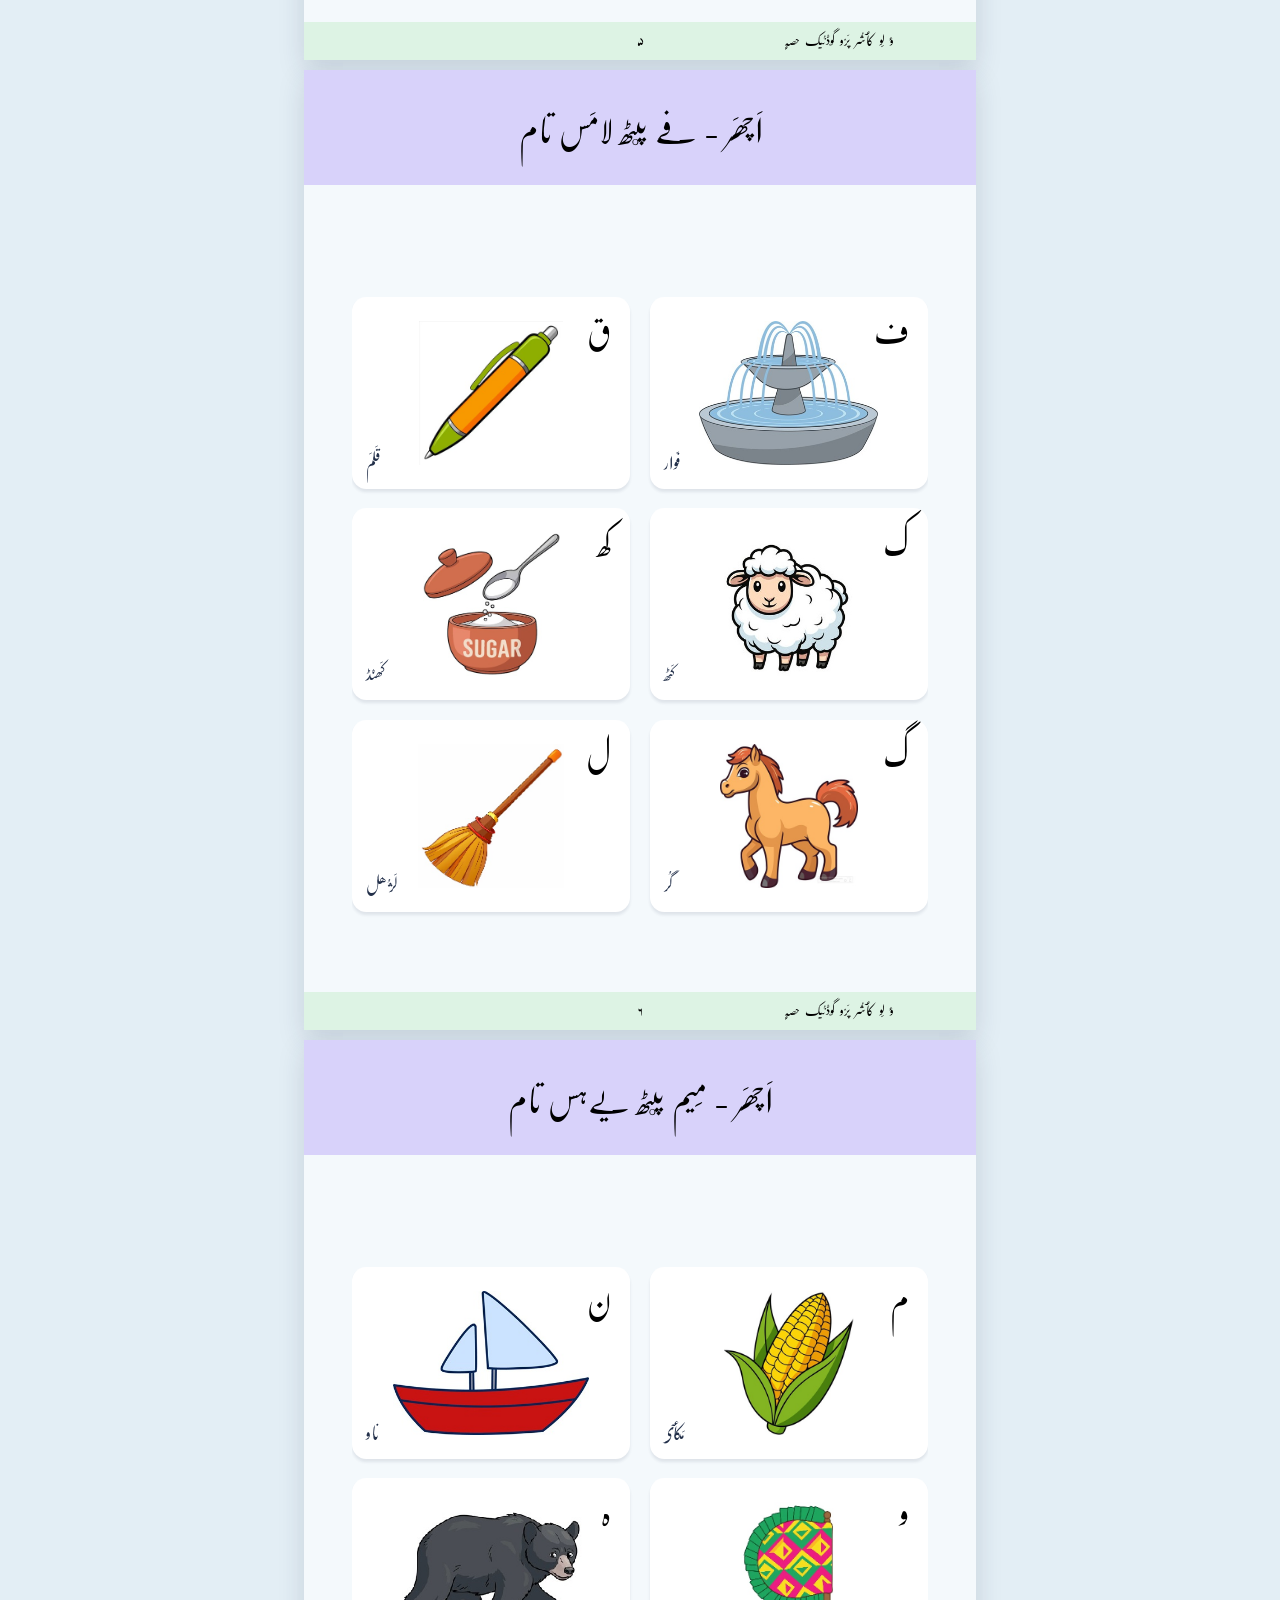
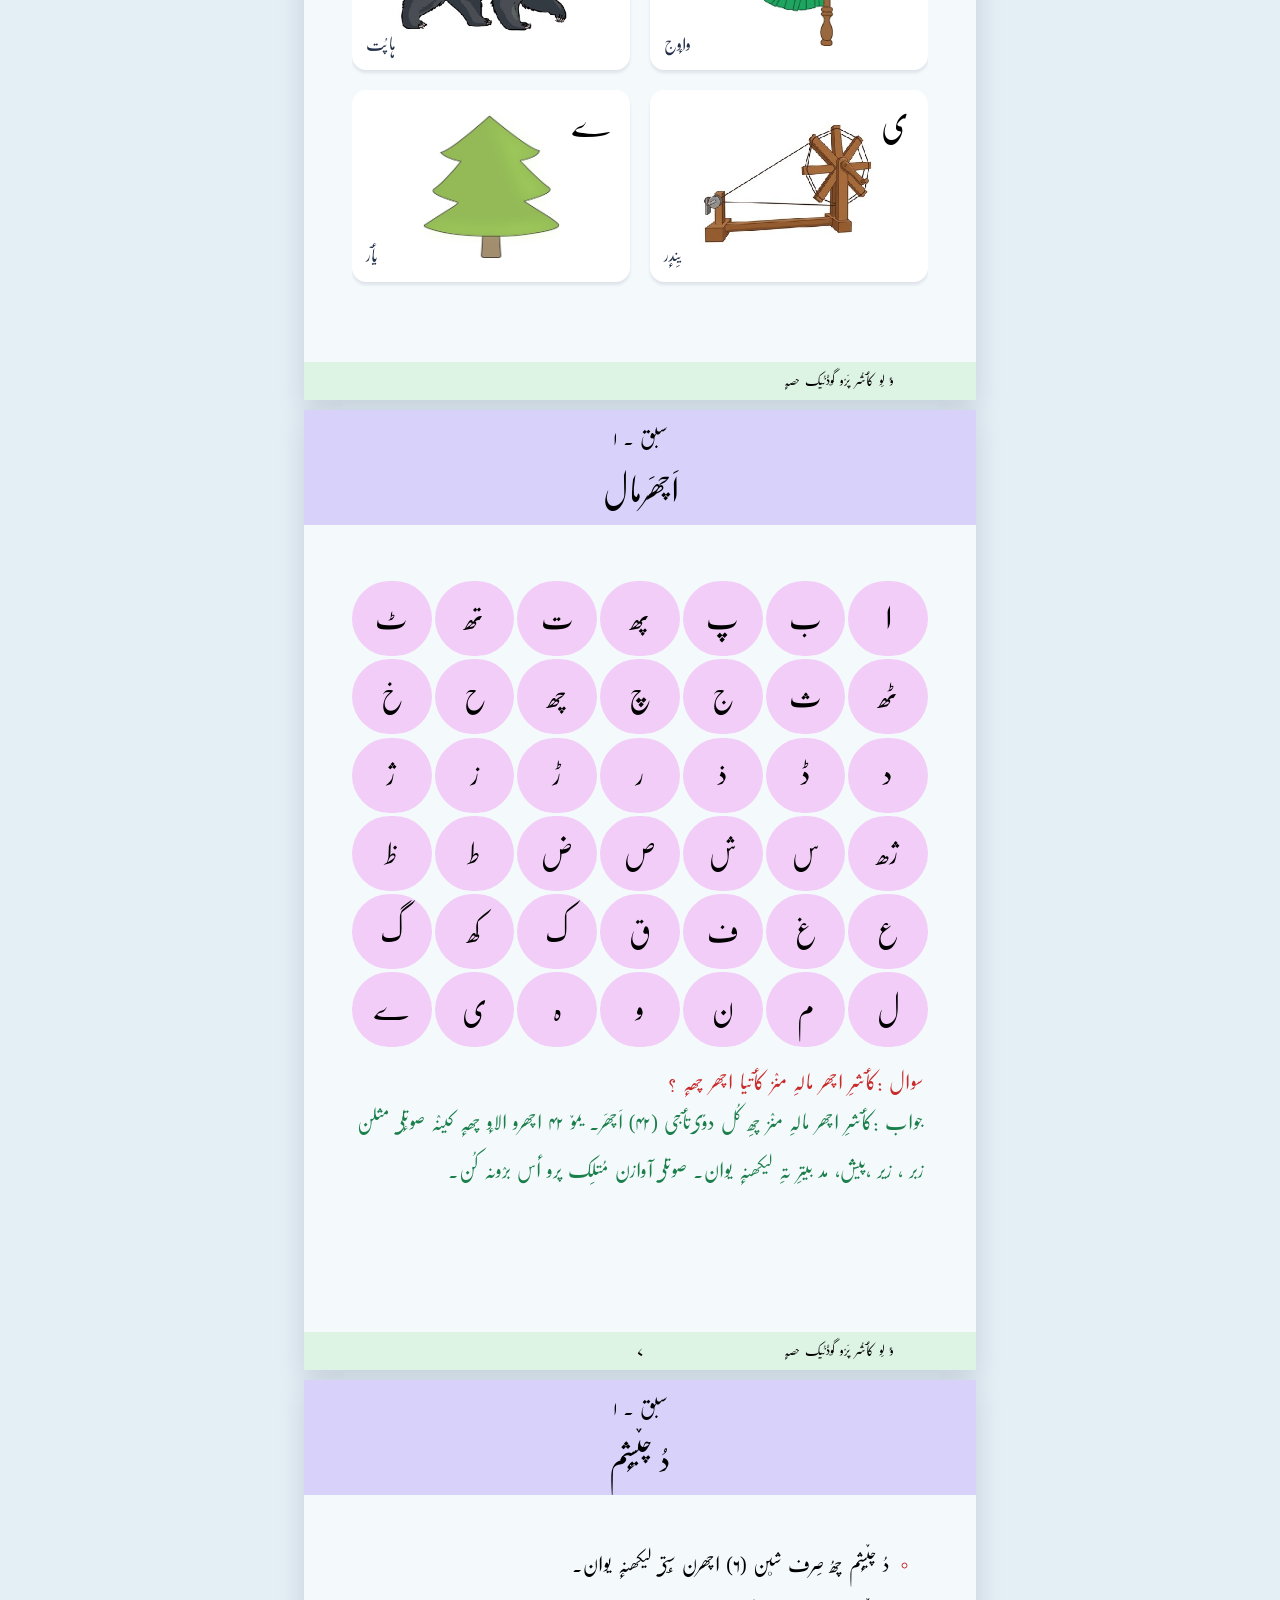
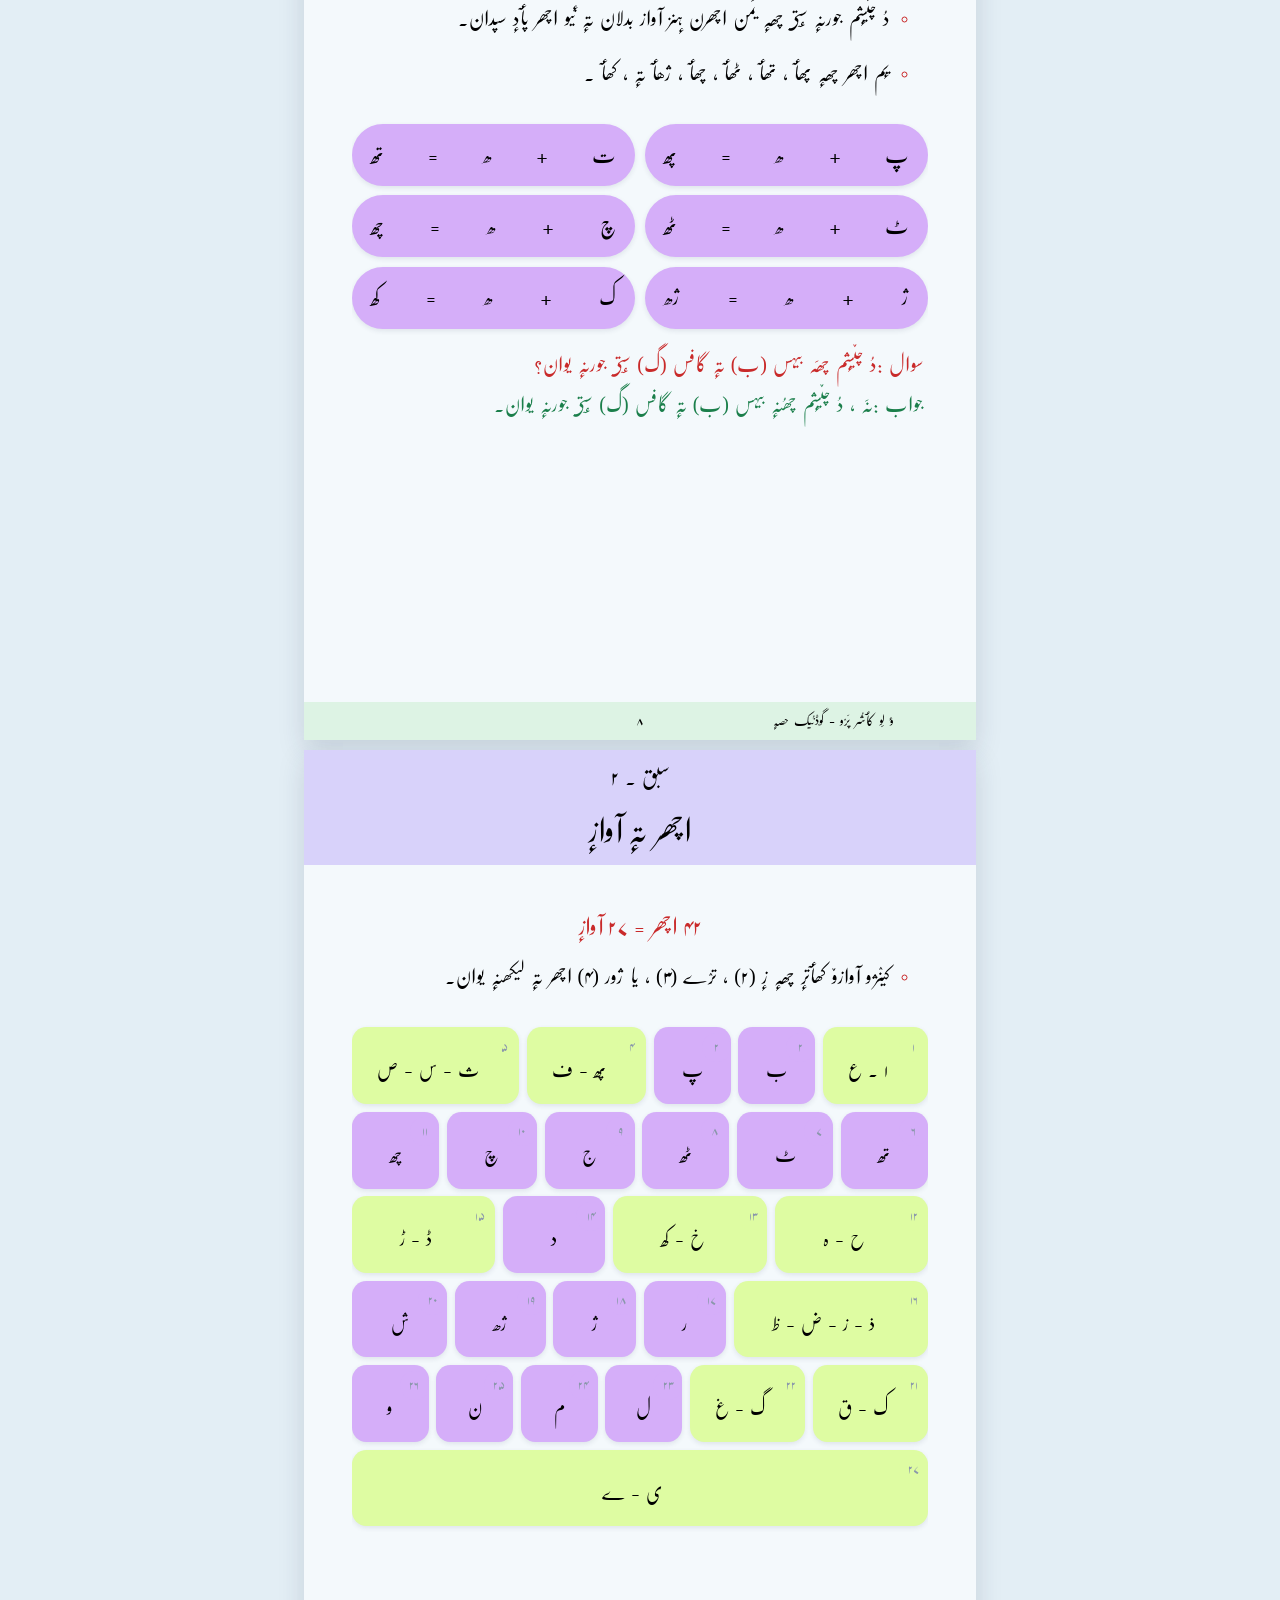
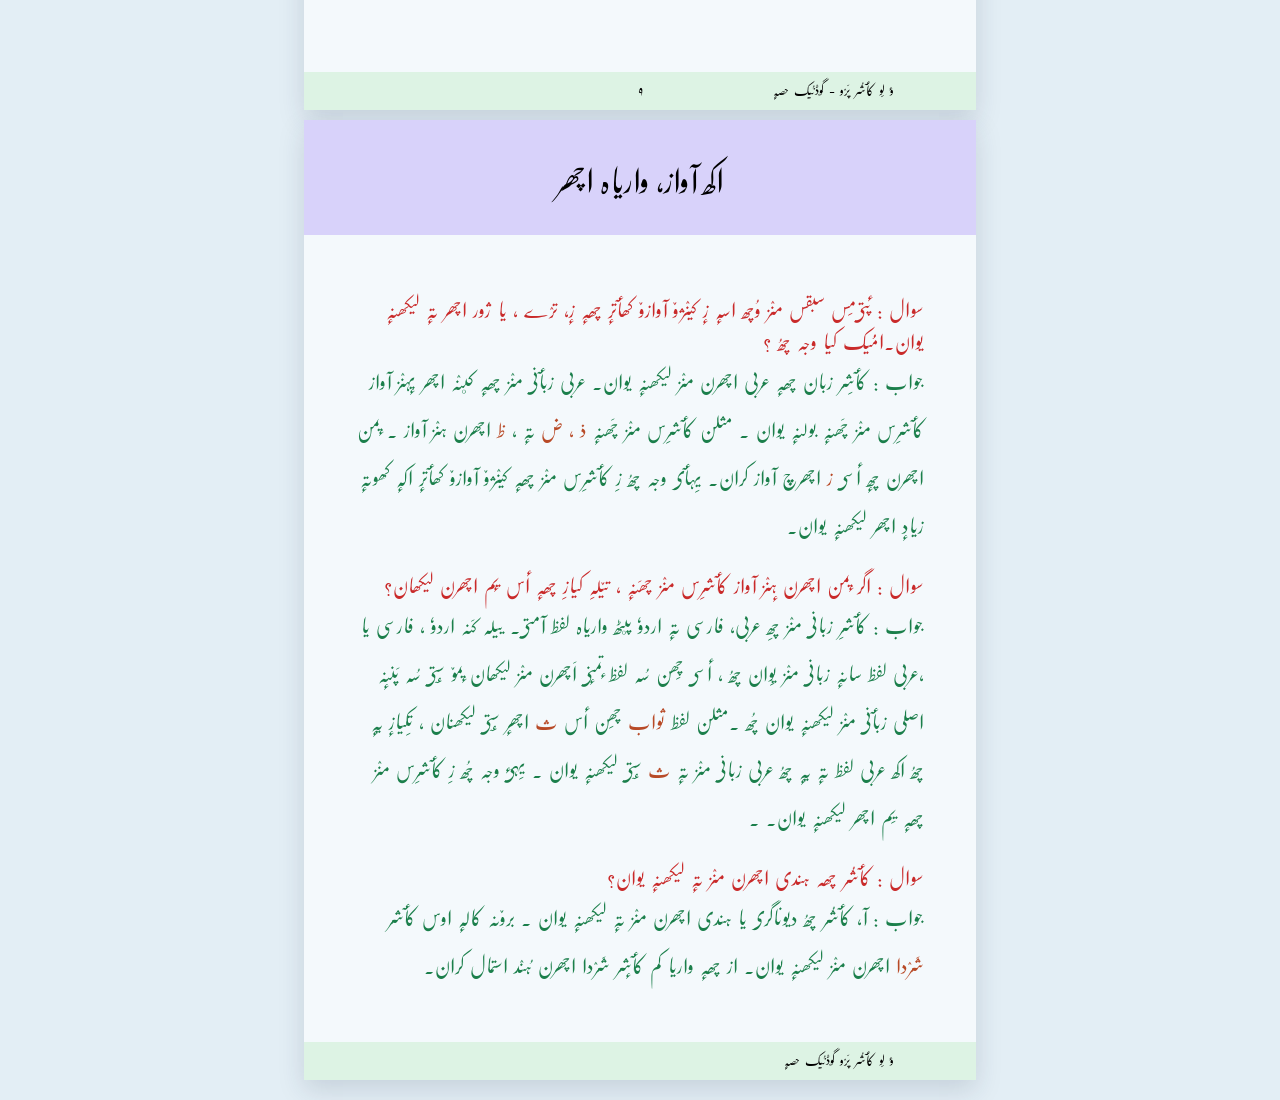
==== commit b63196fb: "Completed-Section-1" ====
--- a/01-alphabet.html
+++ b/01-alphabet.html
@@ -381,17 +381,16 @@
           <div class="grid-container-item">ی</div>
           <div class="grid-container-item">ے</div>
         </div>
-<section class="section2">
+
   <div class="qa-container">
     <p class="question"><span class="qa-label">سوال :</span>کٲشرِ اچھر مالہِ منٛز کٲتیا اچھر چھہٕ ؟</p>
     <p class="answer"><span class="qa-label">جواب :</span>کٲشرِ اچھر مالہِ منٛز چھِ کُل دوٚۍتٲجی (۴۲) اَچھَر. یموٚ ۴۲ اچھرو  الاوٕ چھہٕ  کینٛہ صوتٕلۍ  مثلن زبر ، زیر ،پیش، مد   بیترِ تہِ لیکھنہٕ یوان. صوتلۍ آوازن مُتلِک پرو أس برٛونہ کُن.</p>
   </div>
-</section>
 
 </main>
     <footer class="page-footer">
       <div class="book-name">ؤ لِو کٲشُر پَرٛو  گۅڈنُیک حصہٕ</div>
-      <div class="page-number">۱</div>
+      <div class="page-number">۷</div>
     </footer>
   </div>
 
@@ -421,12 +420,12 @@
     <p class="answer"><span class="qa-label">جواب :</span>نَہ ، دُ چیٚشٕم
  چھُنہٕ بیہس (ب) تہٕ گافس (گ) سٍتۍ جورنہٕ یوان.</p>
   </div>
-</section>
+
 
   </main>
       <footer class="page-footer">
         <div class="book-name">ؤ لِو کٲشُر پَرٛو - گۅڈنُیک حصہٕ</div>
-        <div class="page-number">۲</div>
+        <div class="page-number">۸</div>
       </footer>
     </div>
 
@@ -479,16 +478,37 @@
         <div class="sound"><span class="num">۲۶</span>و</div>
         <div class="sound2"><span class="num">۲۷</span>ی - ے</div>
       </div>
+      <br><br>
         <div class="link"><a href="index.html#topics-list">واپَس فِہرستس کُن</a></div>
     </main>
-
     <footer class="page-footer">
       <div class="book-name">ؤ لِو کٲشُر پَرٛو - گۅڈنُیک حصہٕ</div>
-      <div class="page-number">۲</div>
-    </footer>
-  </div>
-
-<!-- ===================== NEW PAGE ===================== -->
+      <div class="page-number">۹</div>
+    </footer>
+  </div>
+
+  <!-- ===================== NEW PAGE ===================== -->
+  <div class="page">
+    <header class="page-header">
+      <div class="header-bottom">اکھ آواز، واریاہ اچھر</div>
+    </header>
+    <main class="page-main">
+  <div class="qa-container">
+    <p class="question"><span class="qa-label">سوال :</span> پٔتۍمِس سبقس منٛز  وُچھ اسہٕ زٕ  کینٛژوٚ  آوازوٚ کھٲترٕ چھہٕ زٕ، ترٛے ،  یا ژور  اچھر تہٕ لیکھنہٕ یوان.امُُیک کیا  وجہ  چھُ  ؟</p>
+    <p class="answer"><span class="qa-label">جواب :</span> کٲشِر زبان چھہٕ عربی  اچھرن منٛز لیکھنہٕ یوان. عربی زبٲنۍ منٛز چھہٕ کٮنٛہ اچھر  یٕہنٛز  آواز  کٲشرِس منٛز  چَھنہٕ  بولنہٕ   یوان . مثلن کٲشرِس منٛز  چَھنہٕ <strong>  ذ ، ض</strong> تہٕ ،  <strong>ظ </strong>  اچھرن ہنٛز آواز . یٕمن   اچھرن چھٕ أسۍ <strong>ز </strong>اچھرچ آواز کران. یِہٲۍ وجہ چھُ زِ کٲشرِس منٛز  چھہٕ  کینٛژوٚ  آوازوٚ کھٲترٕ  اکہٕ کھوتہٕ زیادٕ اچھر  لیکھنہٕ یوان. </p>
+    <p class="question"><span class="qa-label">سوال :</span> اگر یٕمن اچھرن ہٕنٛز  آواز کٲشرِس منٛز چھَنہٕ ، تیٚلہِ کیازِ چھہٕ أس یٕم اچھرن لیکھان؟</p>
+    <p class="answer"><span class="qa-label">جواب :</span> کٲشرِ زبانۍ منٛز چھِ عربی، فارسی تہٕ اردوٗ  پٮٹھ واریاہ لفظ آمتۍ۔ ییلہ کَنہ اردوٗ  ، فارسی یا ،عربی  لفظ سانہٕ  زبانۍ منٛز  یِوان چھُ ، أسۍ چِھن سُہ لفظ تٕمنٕۍ  اَچھرن منٛز  لیکھان یٕموٚ سٍتۍ  سُہ  پَننٕہ اصلی  زبٲنۍ منٛز   لیکھنہٕ یوان چُھ .مثلن لفظ<strong> ثواب</strong> چھِن أس <strong>ث </strong> اچھرٕ   سٍتۍ  لیکھنان ، تِکیازٕ یہٕ چھُ  اکھ عربی لفظ تہٕ یہٕ چھُ عربی زبانۍ منٛز تہٕ  <strong>ث </strong> سٍتۍ  لیکھنہٕ یوان . یِہۍٔ وجہ چُھ زِ کٲشرِس منٛز  چھہٕ یِم اچھر لیکھنہٕ یوان. .</p>
+    <p class="question"><span class="qa-label">سوال :</span> کٲشُر چھہ ہندی اچھرن منٛز تہٕ لیکھنہٕ یوان؟</p> 
+    <p class="answer"><span class="qa-label">جواب :</span>  آ، کٲشُر چھُ دیوناگرۍ یا ہندی اچھرن منٛز تہٕ لیکھنہٕ یوان . بروٚنہ کالہٕ اوس کٲشر <strong> شَرٛدا</strong> اچھرن منٛز لیکھنہٕ یوان. از چھہٕ واریا کم کٲشٕر شَرٛدا اچھرن ہُنٛد استمال کران. </p>
+  </div>
+    </main>
+    <footer class="page-footer">
+      <div class="book-name">ؤ لِو کٲشُر پَرٛو گۅڈنُیک حصہٕ</div>
+      <div class="page-number"></div>
+    </footer>
+  </div>
+
+  <!-- ===================== NEW PAGE ===================== -->
 
 </body>
 </html>
--- a/style.css
+++ b/style.css
@@ -472,12 +472,14 @@
   margin-top: 1em;
   margin-bottom: 0;
   line-height: 1.6;
+  padding: 0.0em 0.2em;
 }
 
 .answer {
   color: var(--answer-color);
   margin-bottom: 0;
   line-height: 2.4;
+  padding: 0.0em 0.2em;
 }
 
 /* --- 3. FOOTER (Book Name on right, Page Number centered) --- */
@@ -603,6 +605,13 @@
   }
 }
 
+
+strong {
+  color: #b84a27; /* warm terracotta/rust that pairs well with soft/warm layouts */
+  font-weight: normal;
+
+}
+
 /* ==========================================================================
    4. PHONE LAYOUT (screens only; laptop and print stay 7in x 10in)
    Keep this section last, so it overrides the rules above.
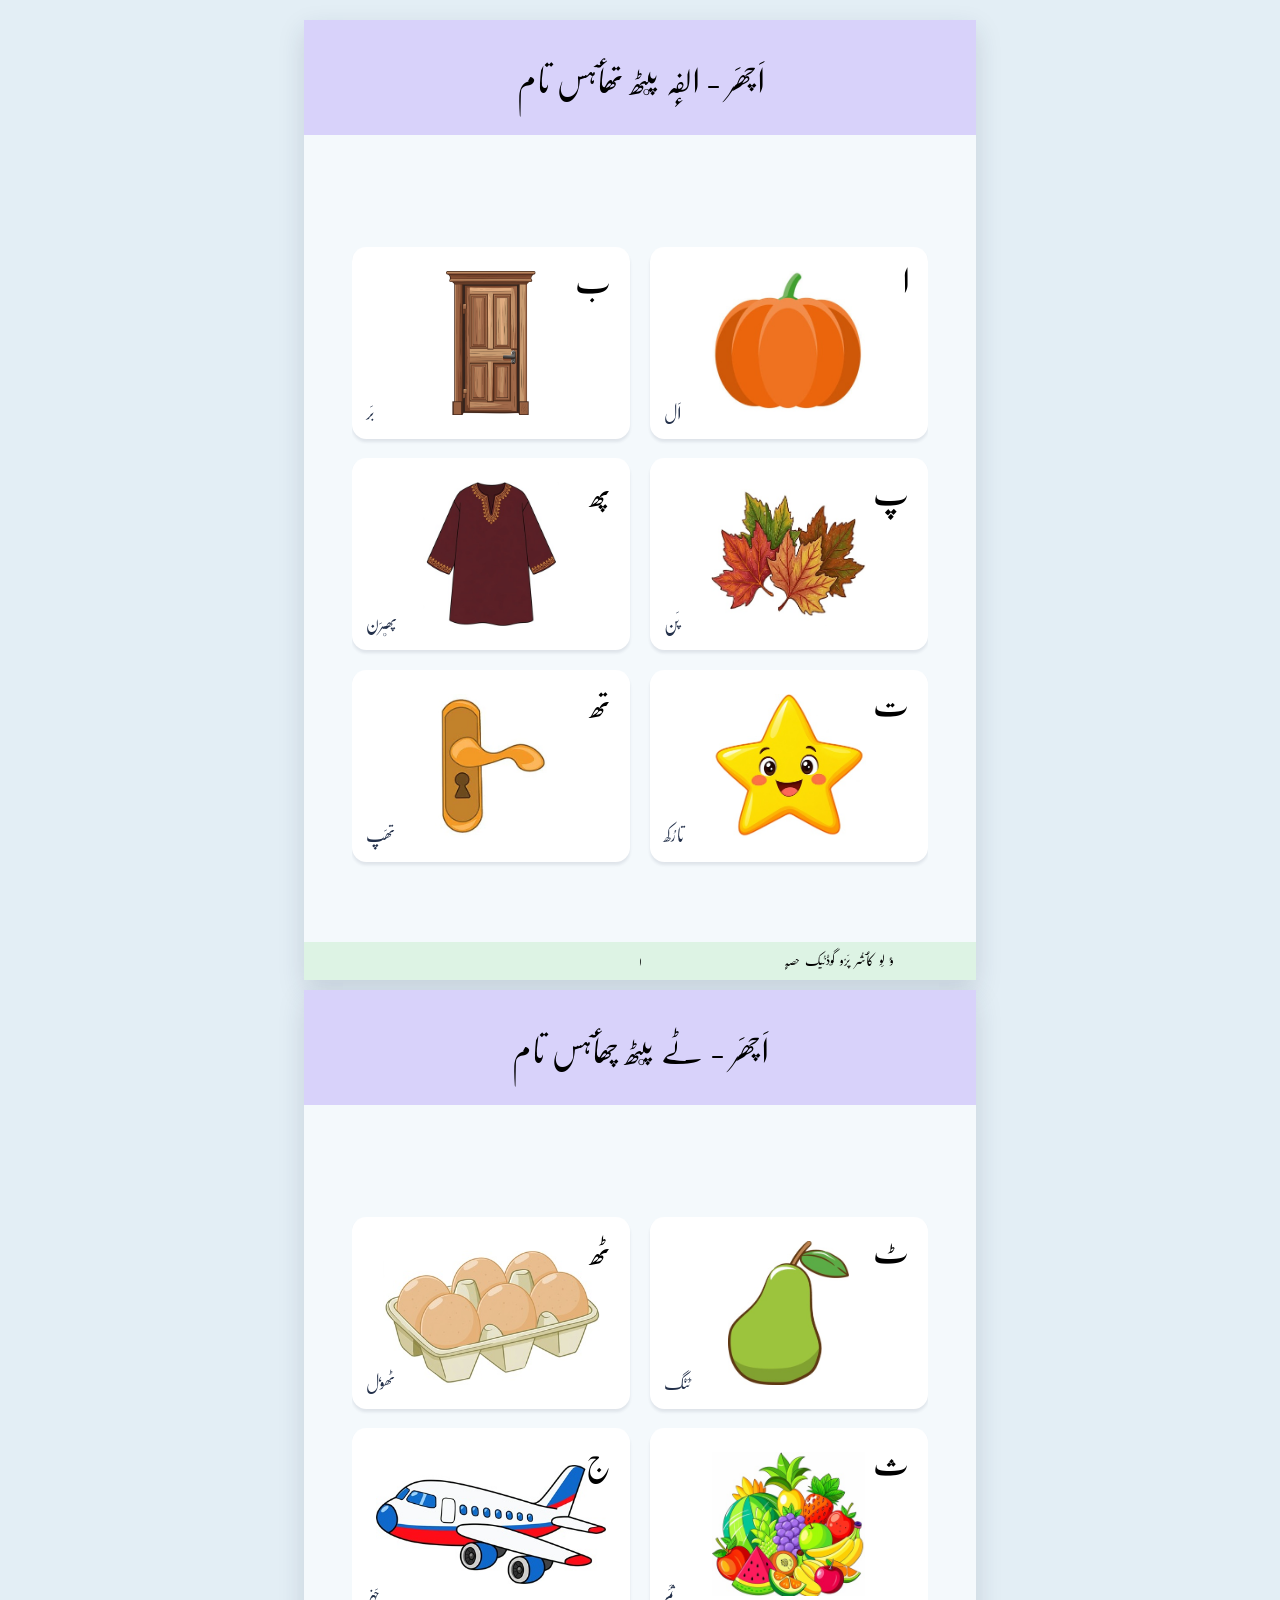
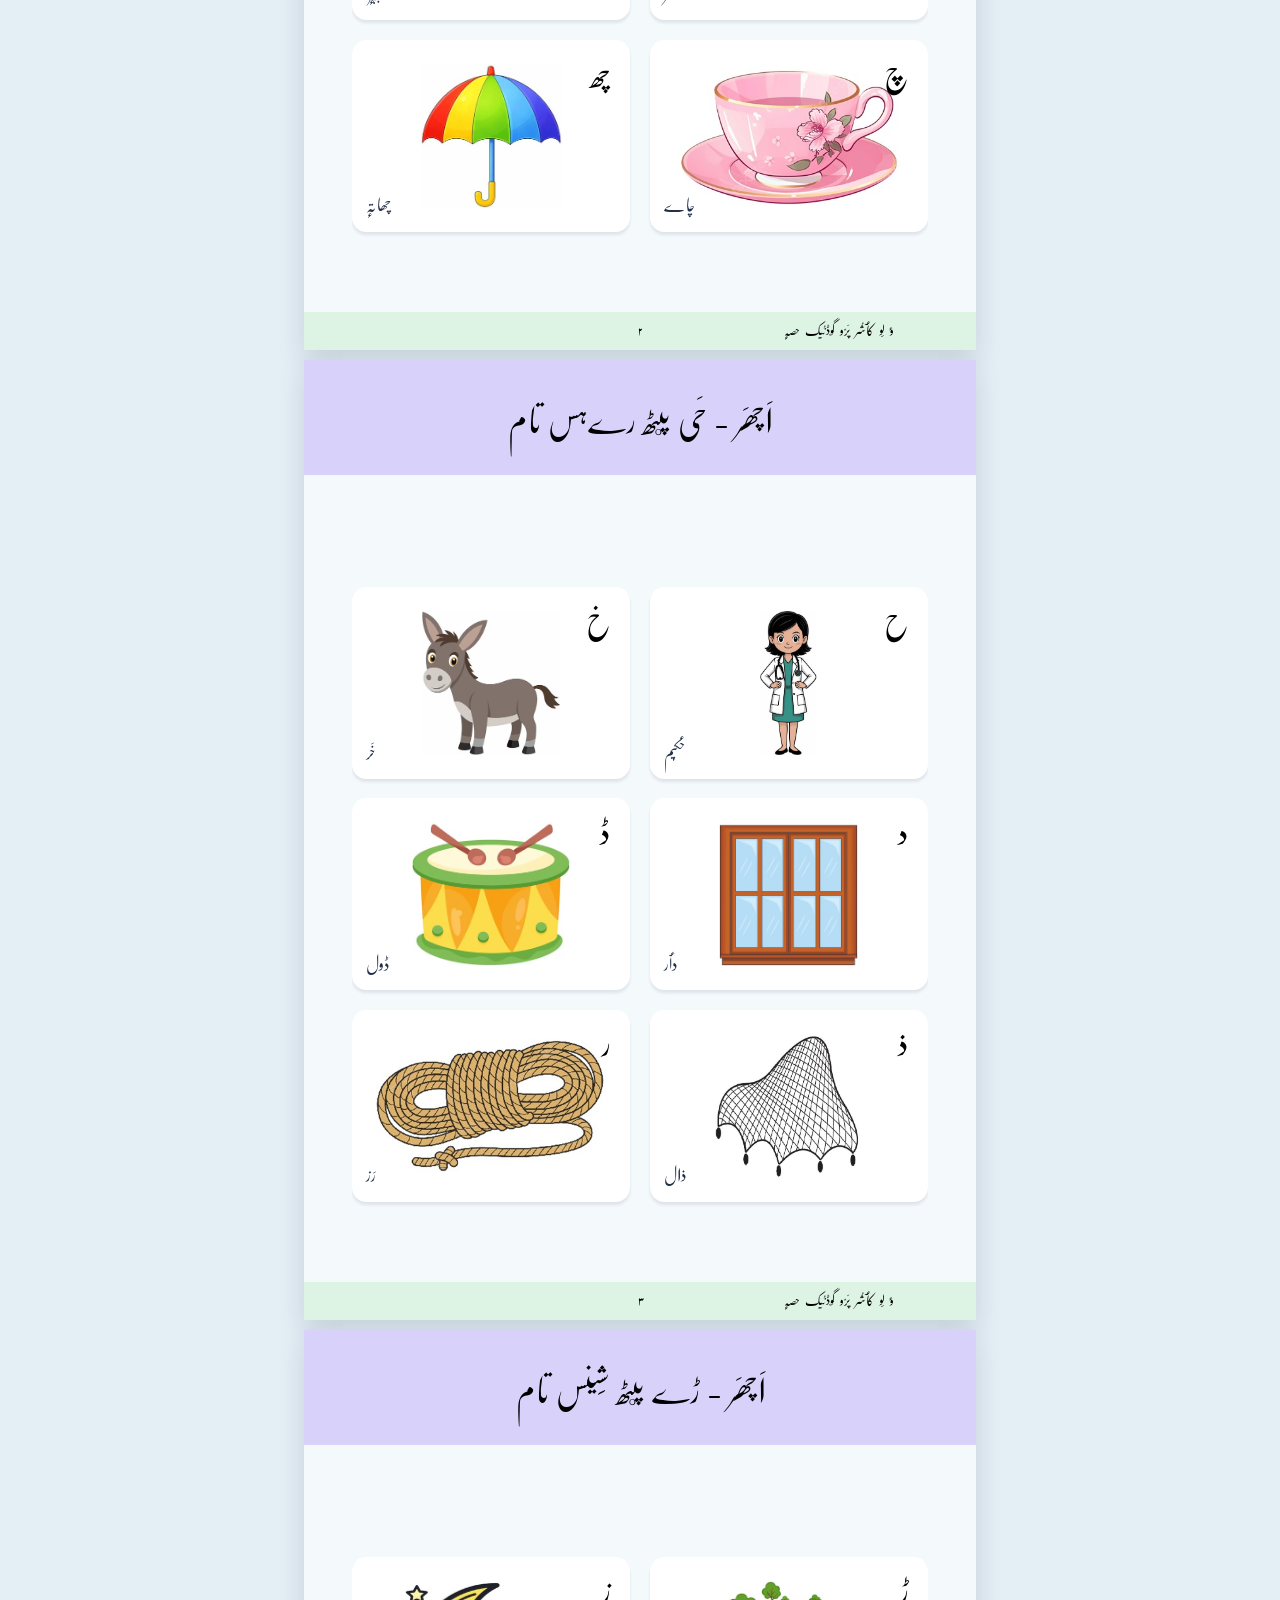
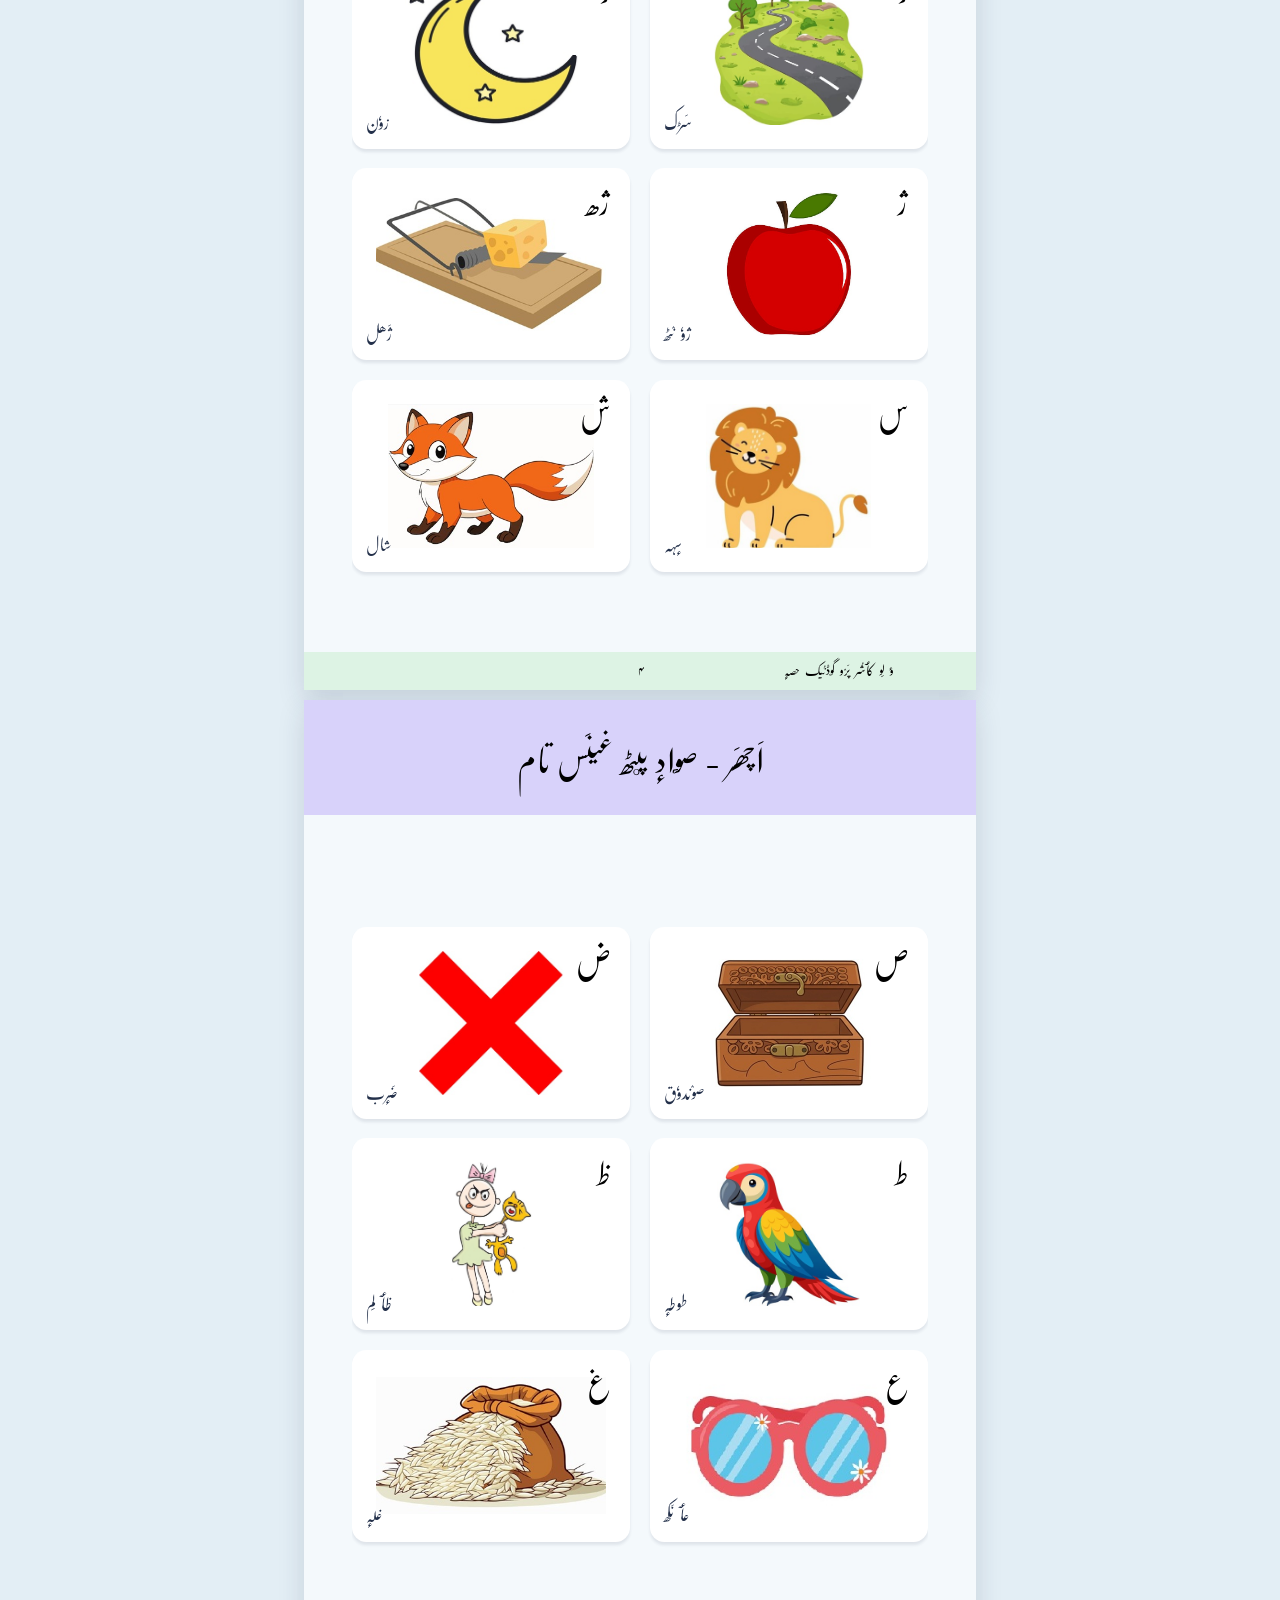
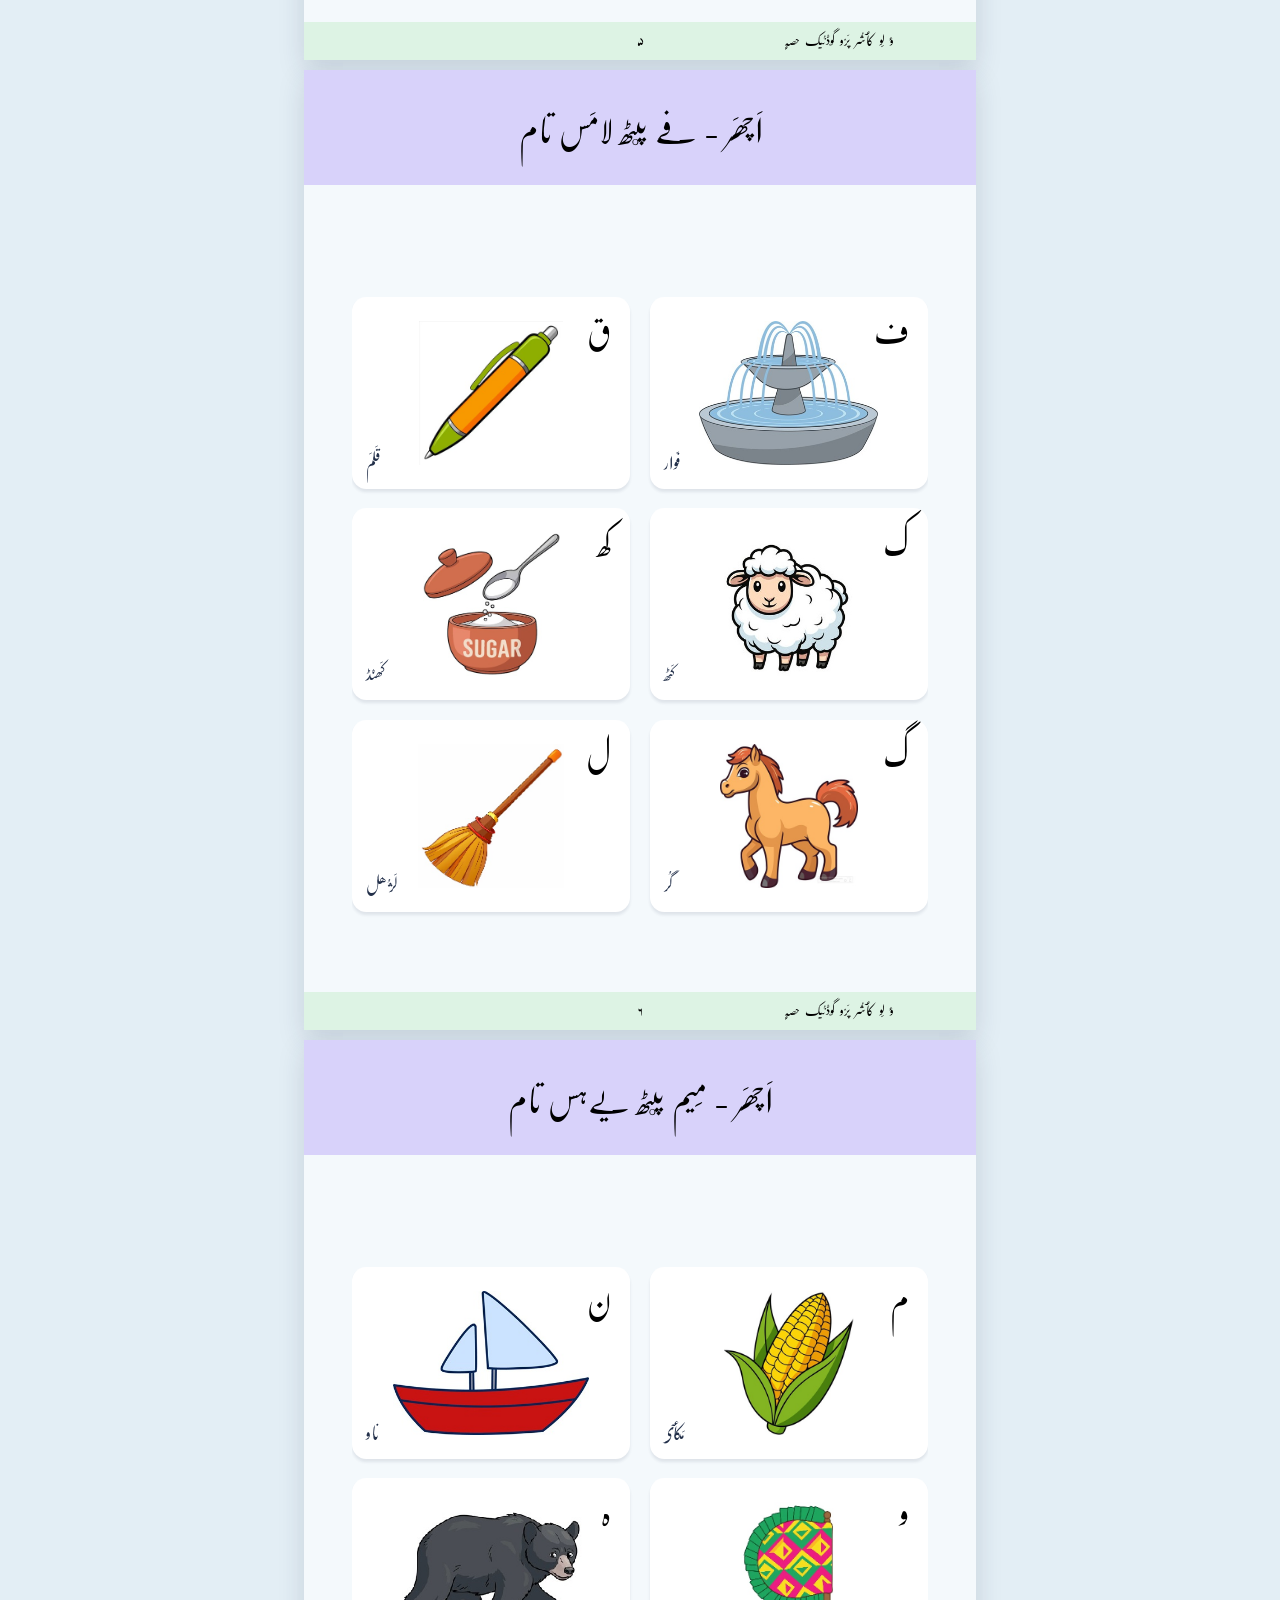
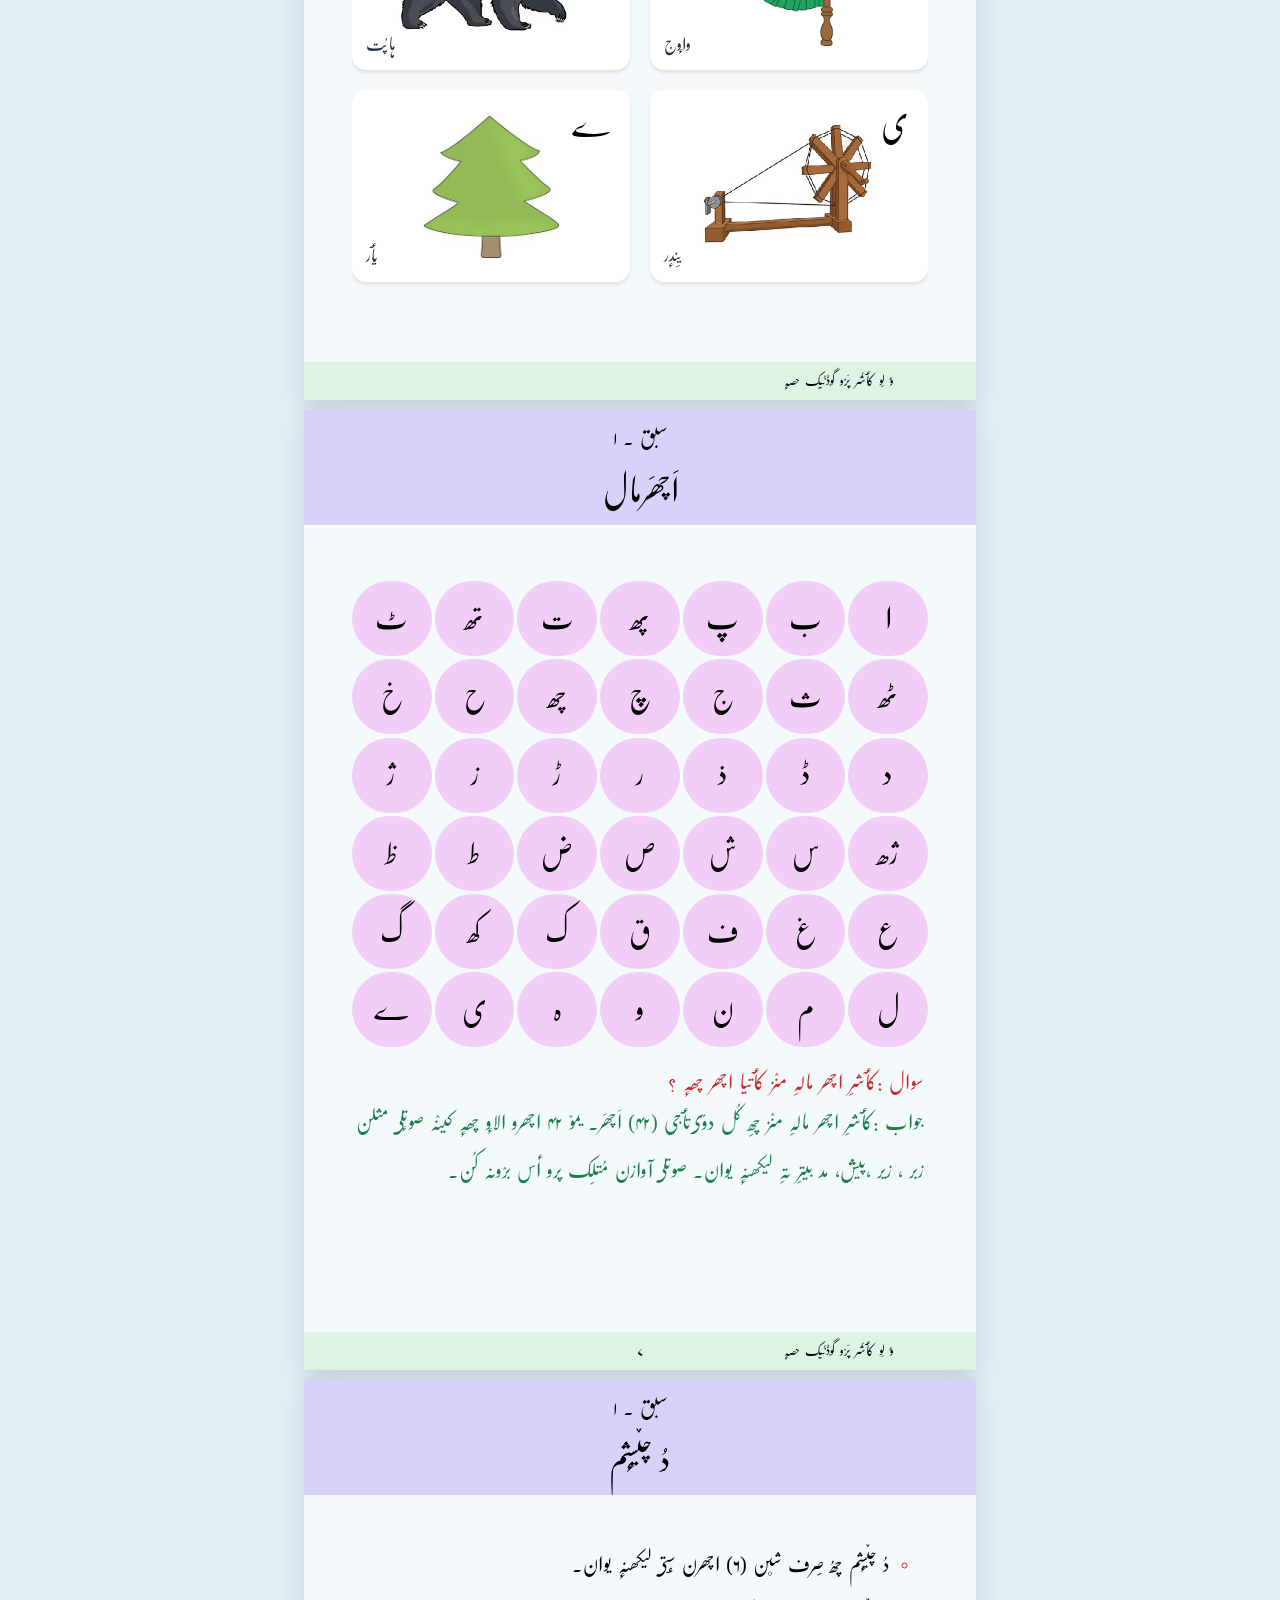
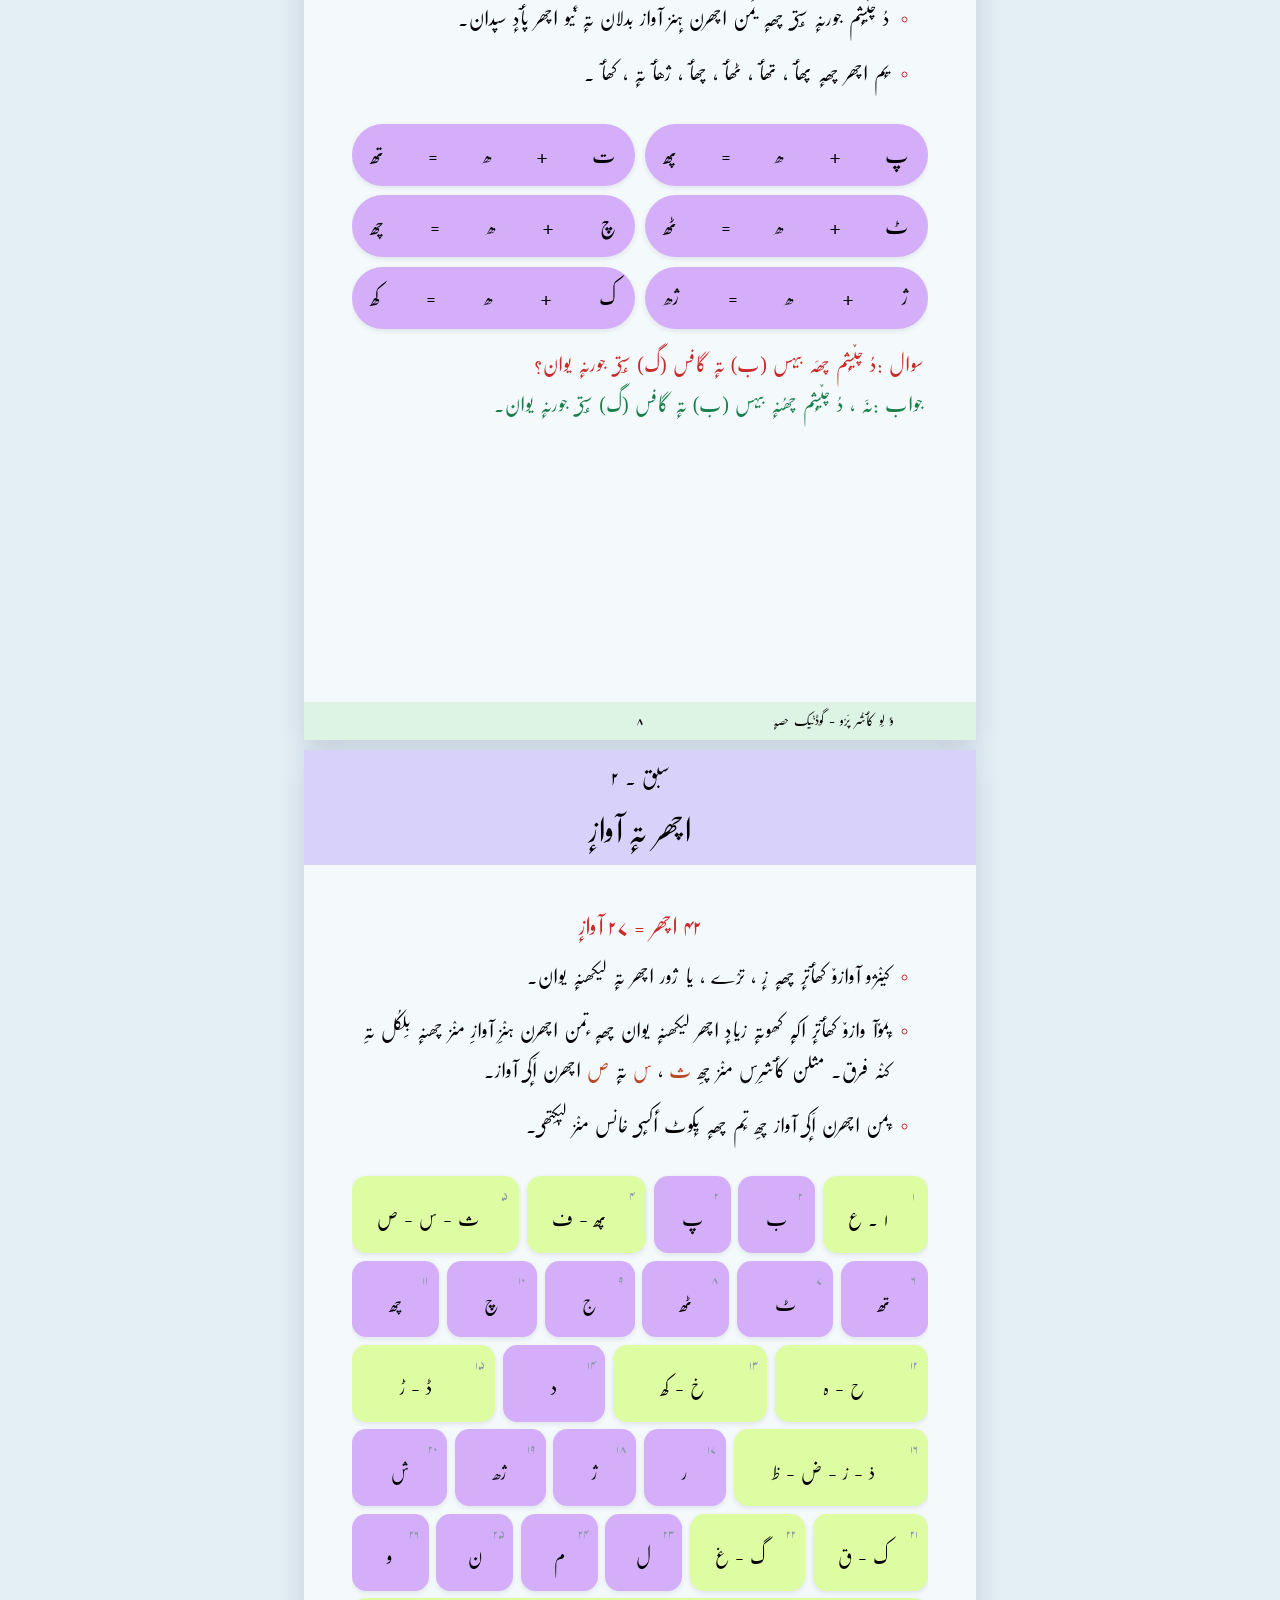
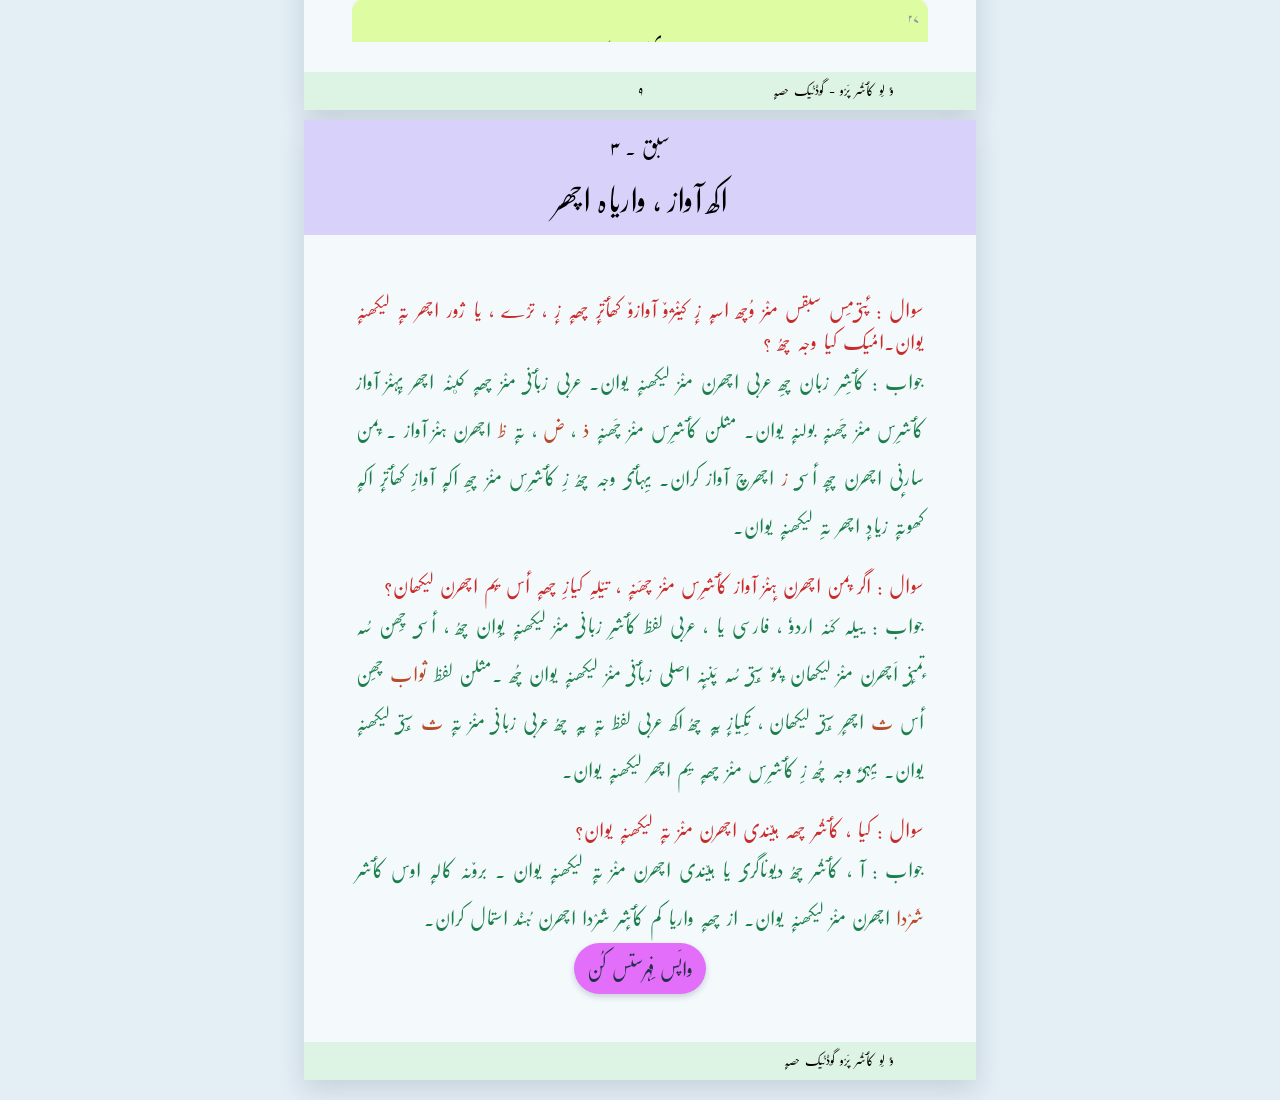
==== commit b1d6a7c3: "Fixed" ====
--- a/01-alphabet.html
+++ b/01-alphabet.html
@@ -445,7 +445,13 @@
 
         <ul class="generic-list">
           <li>
-        کینٛژو آوازوٚ کھٲترٕ چھہٕ زٕ (۲) ، ترٛے (۳) ، یا ژور (۴) اچھر تہٕ لیکھنہٕ یوان۔ 
+        کینٛژو آوازوٚ کھٲترٕ چھہٕ زٕ    ،   ترٛے    ،   یا ژور   اچھر تہٕ لیکھنہٕ یوان۔ 
+          </li>
+          <li>
+        یٕموٚآ وازوٚ   کھٲترٕ اکہٕ کھوتہٕ زیادٕ اچھر لیکھنہٕ یوان چھہٕ تٕمن اچھرن ہنٛزِ  آوازِ منٛز چھنہٕ بِلکُل تہِ کنٛہ فرق. مثلن کٲشرِس منٛز چھِ     <strong>ث</strong>  ،  <strong>س</strong>  تہٕ  <strong>ص</strong>  اچھرن اَکٕۍ آواز. 
+          </li>
+          <li>
+          یٕمن اچھرن اَکٕۍ آواز چھِ تٕم چھہٕ یٕکوٹ أکسٕۍ  خانس منٛز لیٖکِتھۍ.
           </li>
         </ul>
 
@@ -478,8 +484,6 @@
         <div class="sound"><span class="num">۲۶</span>و</div>
         <div class="sound2"><span class="num">۲۷</span>ی - ے</div>
       </div>
-      <br><br>
-        <div class="link"><a href="index.html#topics-list">واپَس فِہرستس کُن</a></div>
     </main>
     <footer class="page-footer">
       <div class="book-name">ؤ لِو کٲشُر پَرٛو - گۅڈنُیک حصہٕ</div>
@@ -490,17 +494,19 @@
   <!-- ===================== NEW PAGE ===================== -->
   <div class="page">
     <header class="page-header">
-      <div class="header-bottom">اکھ آواز، واریاہ اچھر</div>
+      <div class="header-top">سبق . ۳</div>
+      <div class="header-bottom">اکھ آواز ، واریاہ اچھر</div>
     </header>
     <main class="page-main">
   <div class="qa-container">
-    <p class="question"><span class="qa-label">سوال :</span> پٔتۍمِس سبقس منٛز  وُچھ اسہٕ زٕ  کینٛژوٚ  آوازوٚ کھٲترٕ چھہٕ زٕ، ترٛے ،  یا ژور  اچھر تہٕ لیکھنہٕ یوان.امُُیک کیا  وجہ  چھُ  ؟</p>
-    <p class="answer"><span class="qa-label">جواب :</span> کٲشِر زبان چھہٕ عربی  اچھرن منٛز لیکھنہٕ یوان. عربی زبٲنۍ منٛز چھہٕ کٮنٛہ اچھر  یٕہنٛز  آواز  کٲشرِس منٛز  چَھنہٕ  بولنہٕ   یوان . مثلن کٲشرِس منٛز  چَھنہٕ <strong>  ذ ، ض</strong> تہٕ ،  <strong>ظ </strong>  اچھرن ہنٛز آواز . یٕمن   اچھرن چھٕ أسۍ <strong>ز </strong>اچھرچ آواز کران. یِہٲۍ وجہ چھُ زِ کٲشرِس منٛز  چھہٕ  کینٛژوٚ  آوازوٚ کھٲترٕ  اکہٕ کھوتہٕ زیادٕ اچھر  لیکھنہٕ یوان. </p>
+    <p class="question"><span class="qa-label">سوال :</span> پٔتۍمِس سبقس منٛز  وُچھ اسہٕ زٕ  کینٛژوٚ  آوازوٚ کھٲترٕ چھہٕ زٕ ، ترٛے ،  یا ژور  اچھر تہٕ لیکھنہٕ یوان.امُُیک کیا  وجہ  چھُ  ؟</p>
+    <p class="answer"><span class="qa-label">جواب :</span> کٲشِر زبان چھِ عربی  اچھرن منٛز لیکھنہٕ یوان. عربی زبٲنۍ منٛز چھہٕ کٮنٛہ اچھر  یٕہنٛز  آواز  کٲشرِس منٛز  چَھنہٕ  بولنہٕ   یوان. مثلن کٲشرِس منٛز  چَھنہٕ <strong>ذ </strong> ،  <strong>ض </strong> ،  تہٕ  <strong>ظ </strong>  اچھرن ہنٛز آواز . یٕمن سارنٕی    اچھرن چھٕ أسۍ  <strong>ز </strong> اچھرچ آواز کران. یِہٲۍ وجہ چھُ زِ کٲشرِس منٛز  چھِ  اکہٕ  آوازِ کھٲترٕ  اکہٕ کھوتہٕ زیادٕ اچھر تہِ  لیکھنہٕ یوان. </p>
     <p class="question"><span class="qa-label">سوال :</span> اگر یٕمن اچھرن ہٕنٛز  آواز کٲشرِس منٛز چھَنہٕ ، تیٚلہِ کیازِ چھہٕ أس یٕم اچھرن لیکھان؟</p>
-    <p class="answer"><span class="qa-label">جواب :</span> کٲشرِ زبانۍ منٛز چھِ عربی، فارسی تہٕ اردوٗ  پٮٹھ واریاہ لفظ آمتۍ۔ ییلہ کَنہ اردوٗ  ، فارسی یا ،عربی  لفظ سانہٕ  زبانۍ منٛز  یِوان چھُ ، أسۍ چِھن سُہ لفظ تٕمنٕۍ  اَچھرن منٛز  لیکھان یٕموٚ سٍتۍ  سُہ  پَننٕہ اصلی  زبٲنۍ منٛز   لیکھنہٕ یوان چُھ .مثلن لفظ<strong> ثواب</strong> چھِن أس <strong>ث </strong> اچھرٕ   سٍتۍ  لیکھنان ، تِکیازٕ یہٕ چھُ  اکھ عربی لفظ تہٕ یہٕ چھُ عربی زبانۍ منٛز تہٕ  <strong>ث </strong> سٍتۍ  لیکھنہٕ یوان . یِہۍٔ وجہ چُھ زِ کٲشرِس منٛز  چھہٕ یِم اچھر لیکھنہٕ یوان. .</p>
-    <p class="question"><span class="qa-label">سوال :</span> کٲشُر چھہ ہندی اچھرن منٛز تہٕ لیکھنہٕ یوان؟</p> 
-    <p class="answer"><span class="qa-label">جواب :</span>  آ، کٲشُر چھُ دیوناگرۍ یا ہندی اچھرن منٛز تہٕ لیکھنہٕ یوان . بروٚنہ کالہٕ اوس کٲشر <strong> شَرٛدا</strong> اچھرن منٛز لیکھنہٕ یوان. از چھہٕ واریا کم کٲشٕر شَرٛدا اچھرن ہُنٛد استمال کران. </p>
-  </div>
+    <p class="answer"><span class="qa-label">جواب :</span>  ییلہ کَنہ اردوٗ   ،  فارسی یا  ، عربی  لفظ کٲشرِ  زبانۍ منٛز  لیکھنہٕ  یِوان چھُ  ، أسۍ چِھن سُہ  تٕمنٕۍ  اَچھرن منٛز  لیکھان یٕموٚ سٍتۍ  سُہ  پَننٕہ اصلی  زبٲنۍ منٛز   لیکھنہٕ یوان چُھ .مثلن لفظ<strong> ثواب</strong> چھِن أس <strong>ث </strong> اچھرٕ   سٍتۍ  لیکھان ، تِکیازٕ یہٕ چھُ  اکھ عربی لفظ تہٕ یہٕ چھُ عربی زبانۍ منٛز تہٕ  <strong>ث </strong> سٍتۍ  لیکھنہٕ یوان.  یِہۍٔ وجہ چُھ زِ کٲشرِس منٛز  چھہٕ یِم اچھر لیکھنہٕ یوان.</p>
+    <p class="question"><span class="qa-label">سوال :</span> کیا ، کٲشُر چھہ ہیٚندی اچھرن منٛز تہٕ لیکھنہٕ یوان؟</p>  
+    <p class="answer"><span class="qa-label">جواب :</span>  آ ، کٲشُر چھُ دیوناگرۍ یا ہیٚندی اچھرن منٛز تہٕ لیکھنہٕ یوان . بروٚنہ کالہٕ اوس کٲشر <strong> شَرٛدا</strong> اچھرن منٛز لیکھنہٕ یوان. از چھہٕ واریا کم کٲشٕر شَرٛدا اچھرن ہُنٛد استمال کران. </p>
+  </div>
+          <div class="link"><a href="index.html#topics-list">واپَس فِہرستس کُن</a></div>
     </main>
     <footer class="page-footer">
       <div class="book-name">ؤ لِو کٲشُر پَرٛو گۅڈنُیک حصہٕ</div>
--- a/style.css
+++ b/style.css
@@ -473,6 +473,7 @@
   margin-bottom: 0;
   line-height: 1.6;
   padding: 0.0em 0.2em;
+  text-align: justify;
 }
 
 .answer {
@@ -480,6 +481,7 @@
   margin-bottom: 0;
   line-height: 2.4;
   padding: 0.0em 0.2em;
+  text-align: justify;
 }
 
 /* --- 3. FOOTER (Book Name on right, Page Number centered) --- */
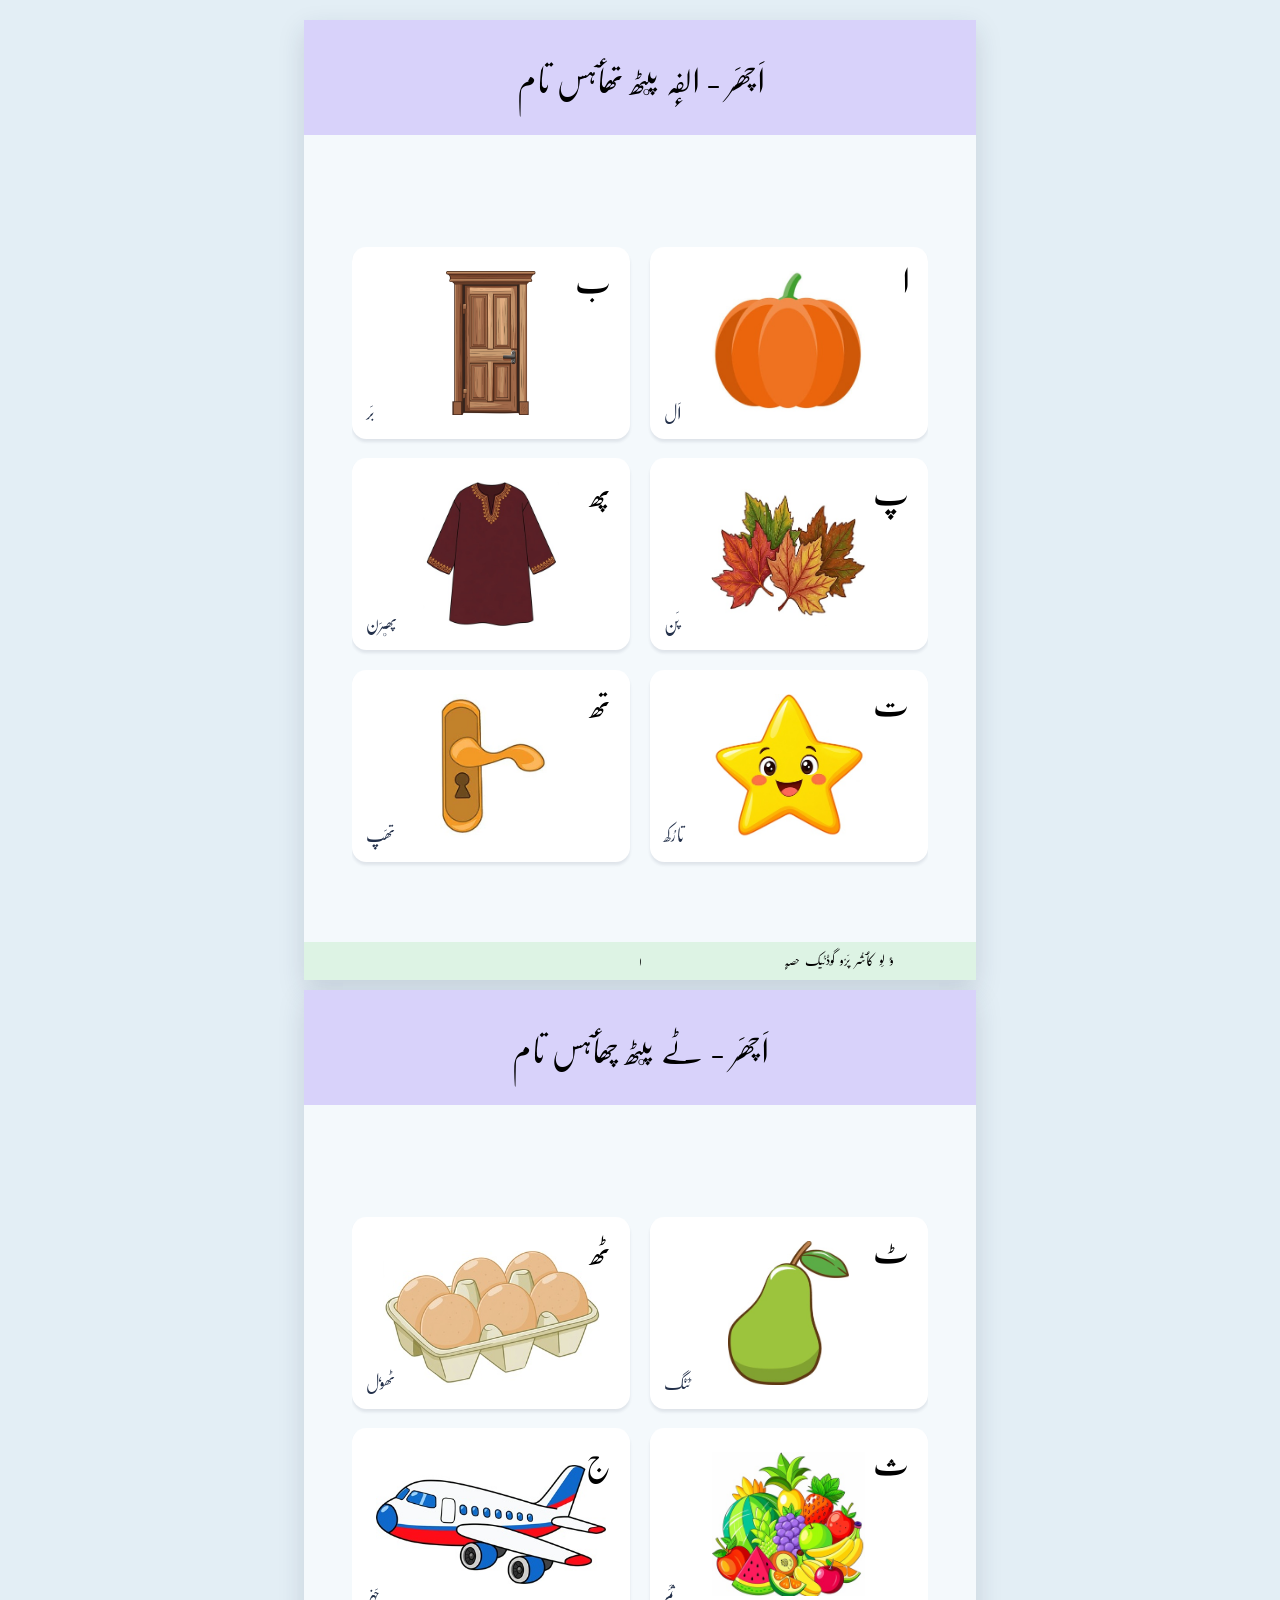
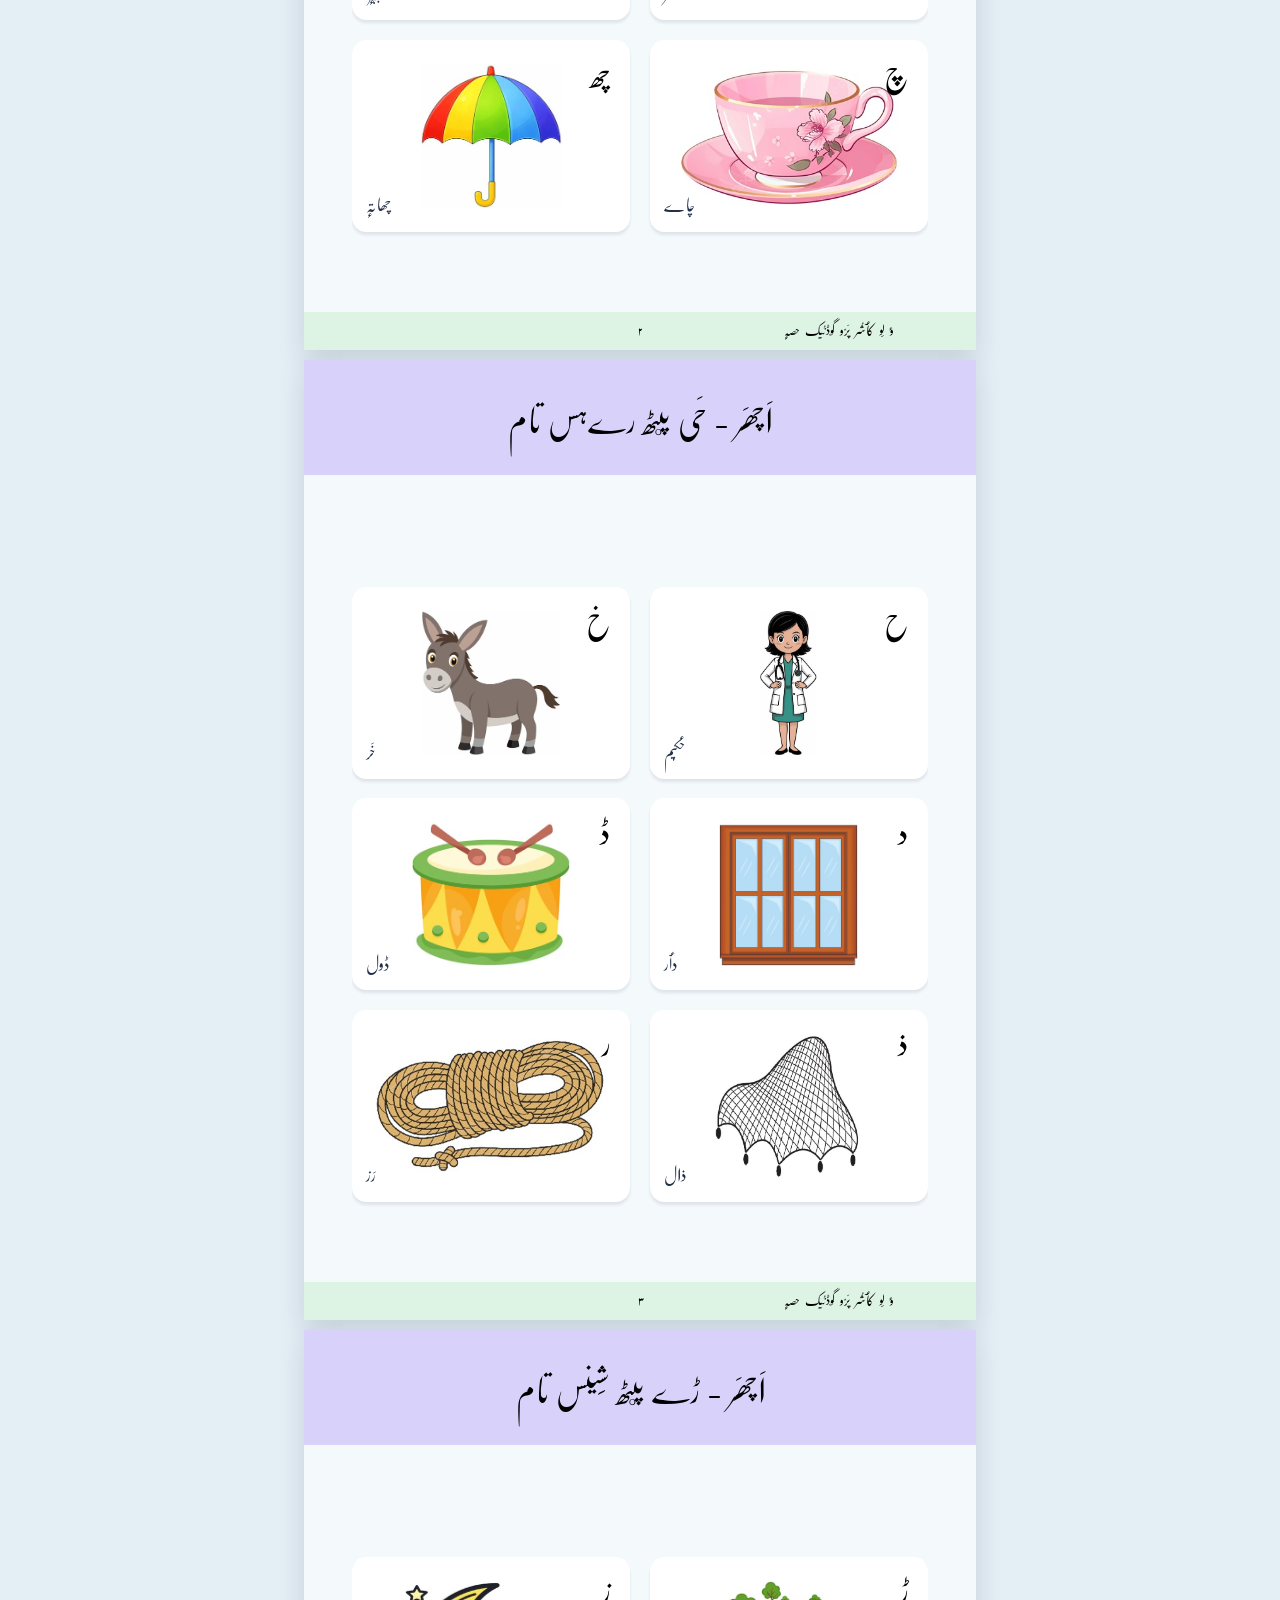
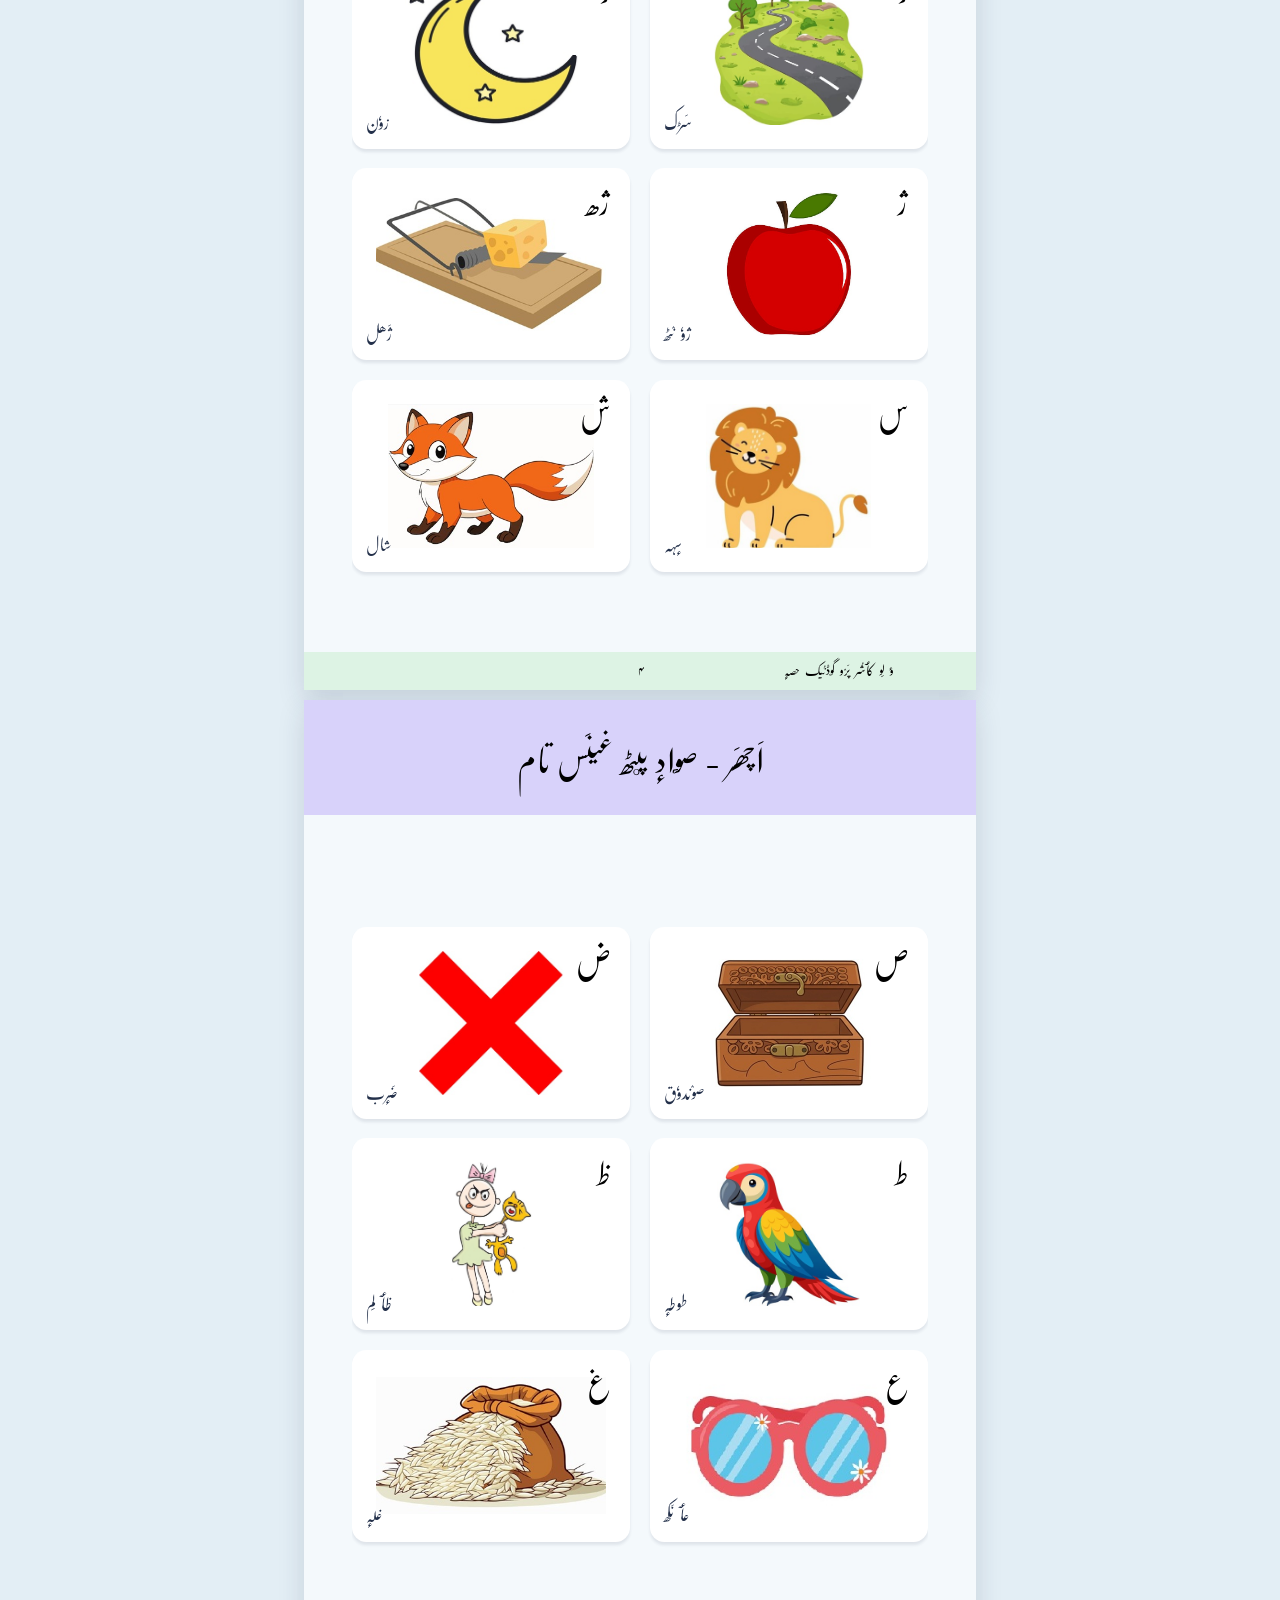
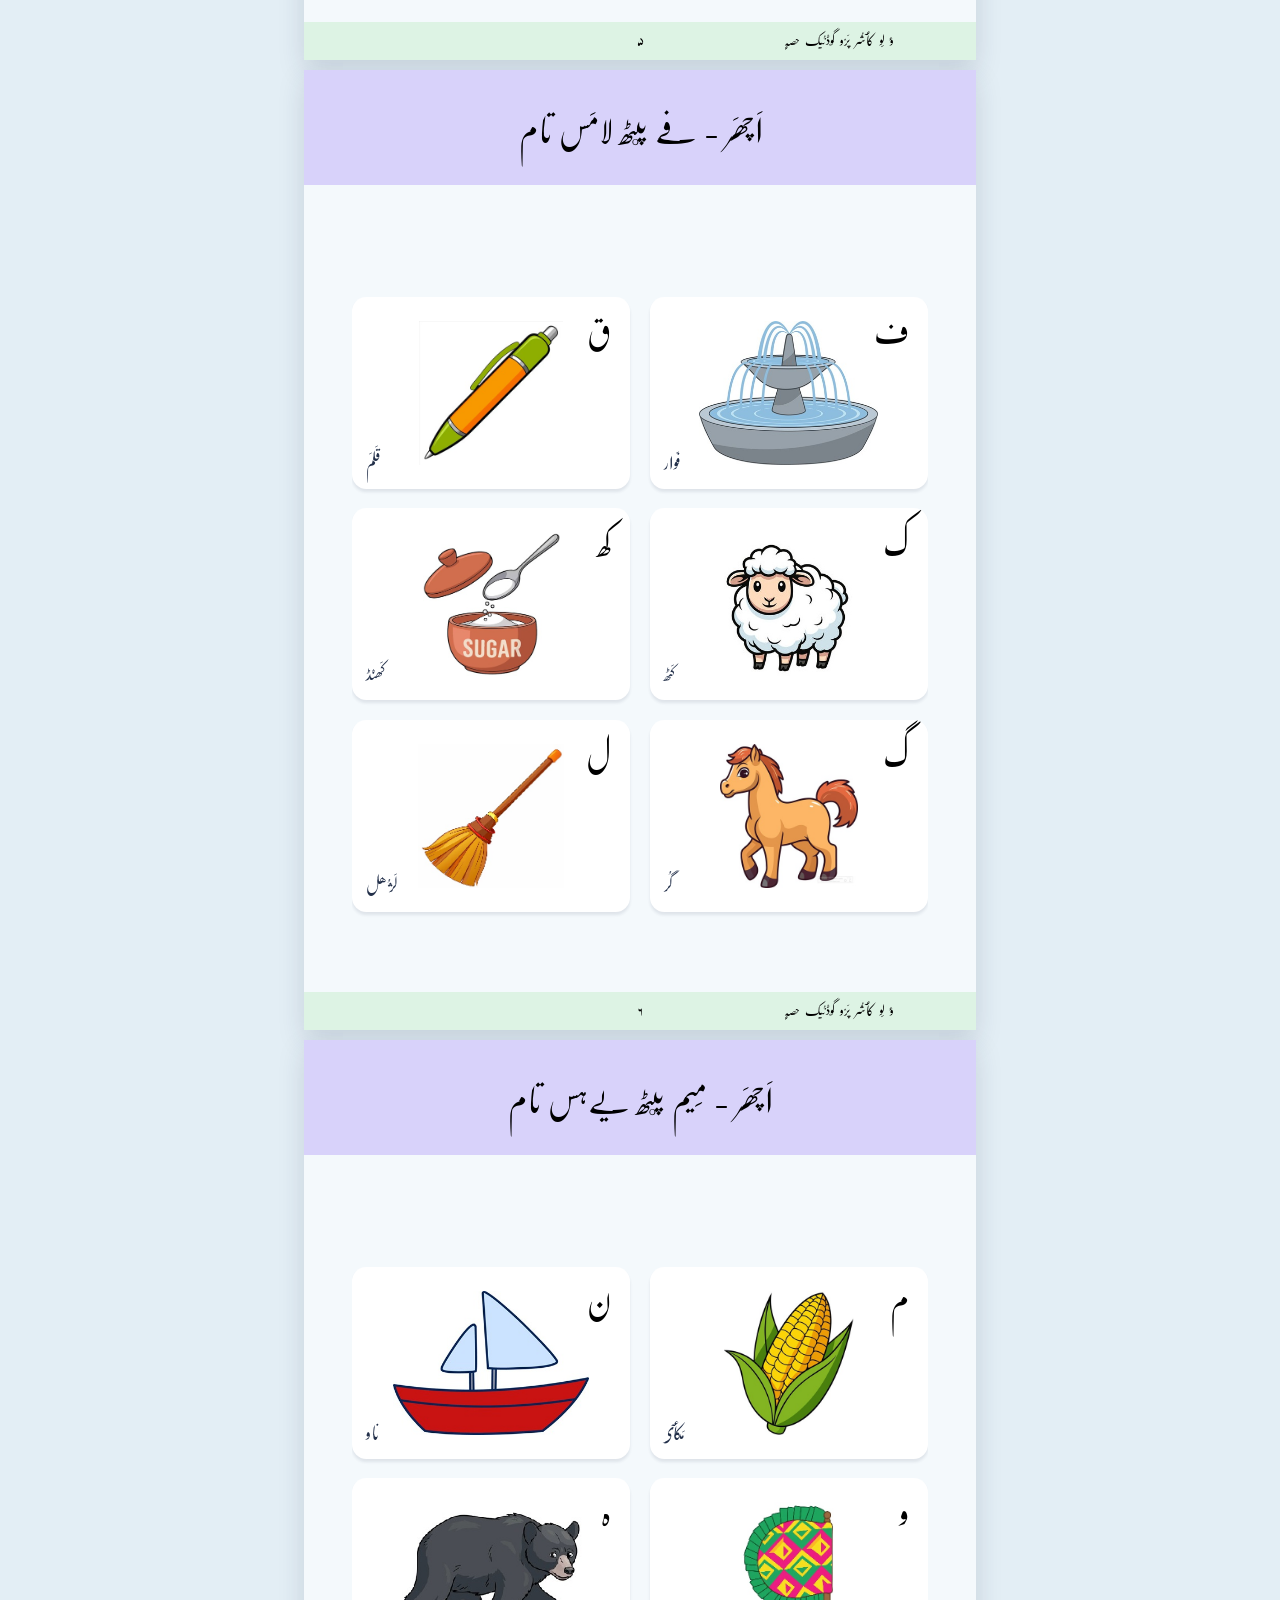
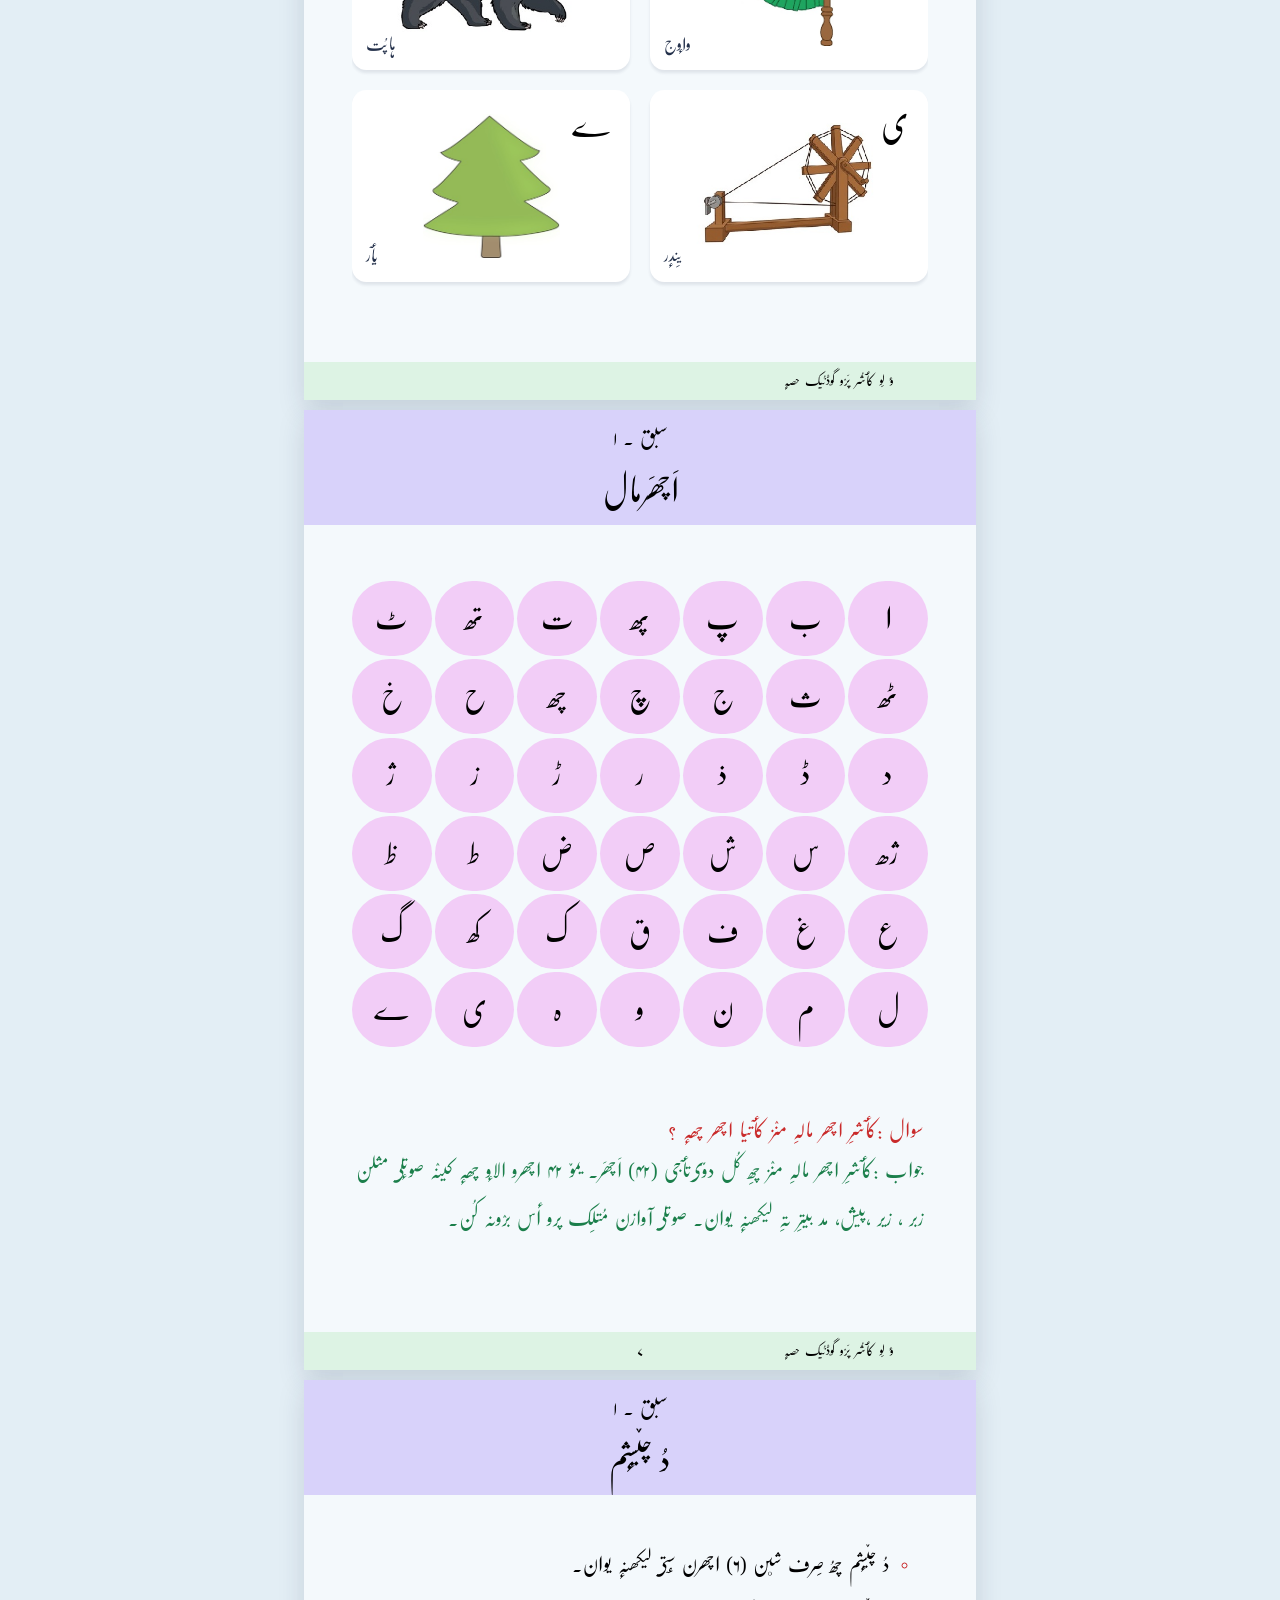
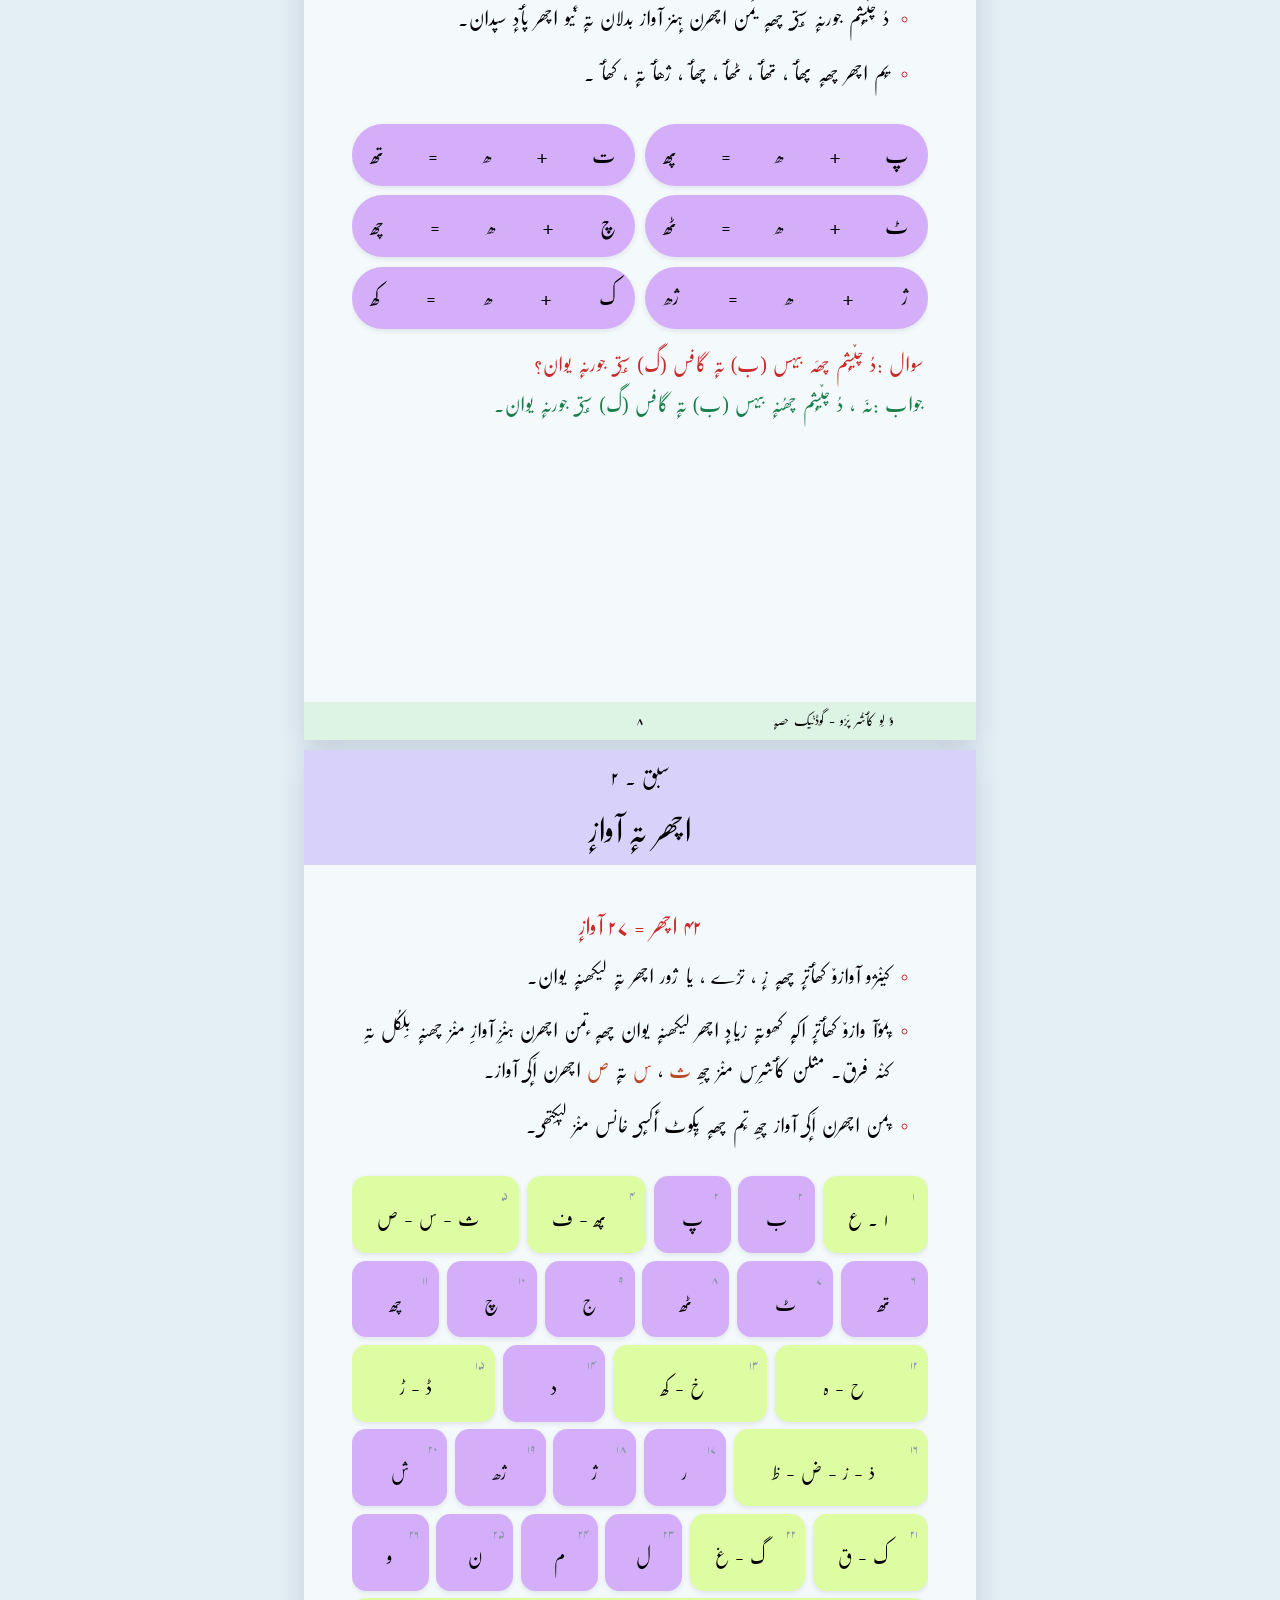
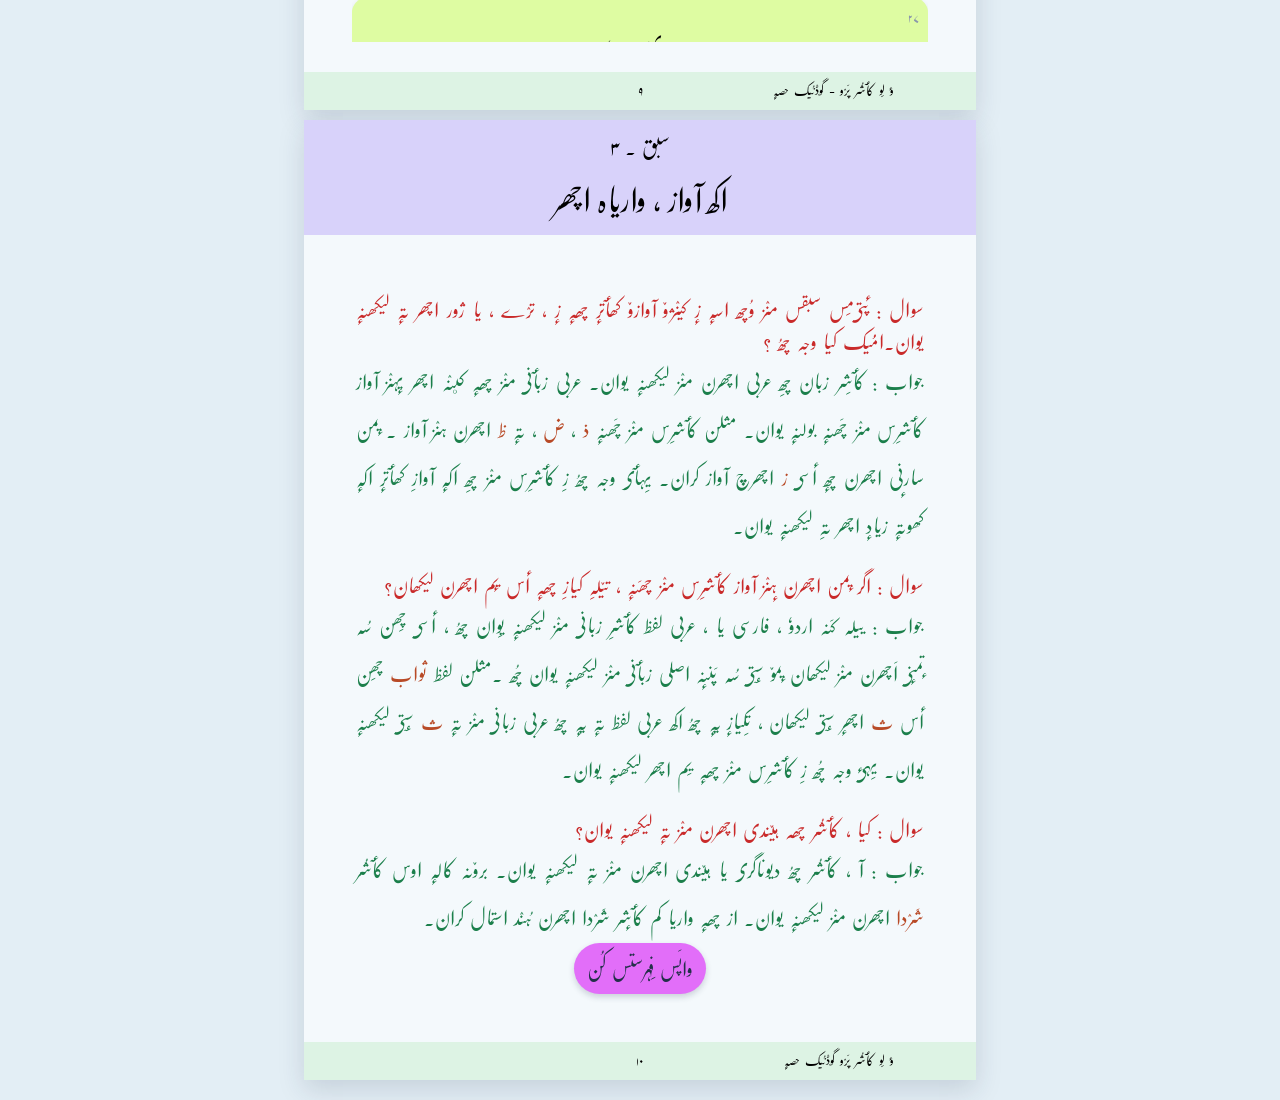
==== commit db77e3ff: "Update 01-alphabet.html" ====
--- a/01-alphabet.html
+++ b/01-alphabet.html
@@ -383,6 +383,7 @@
         </div>
 
   <div class="qa-container">
+    <br>
     <p class="question"><span class="qa-label">سوال :</span>کٲشرِ اچھر مالہِ منٛز کٲتیا اچھر چھہٕ ؟</p>
     <p class="answer"><span class="qa-label">جواب :</span>کٲشرِ اچھر مالہِ منٛز چھِ کُل دوٚۍتٲجی (۴۲) اَچھَر. یموٚ ۴۲ اچھرو  الاوٕ چھہٕ  کینٛہ صوتٕلۍ  مثلن زبر ، زیر ،پیش، مد   بیترِ تہِ لیکھنہٕ یوان. صوتلۍ آوازن مُتلِک پرو أس برٛونہ کُن.</p>
   </div>
@@ -504,11 +505,12 @@
     <p class="question"><span class="qa-label">سوال :</span> اگر یٕمن اچھرن ہٕنٛز  آواز کٲشرِس منٛز چھَنہٕ ، تیٚلہِ کیازِ چھہٕ أس یٕم اچھرن لیکھان؟</p>
     <p class="answer"><span class="qa-label">جواب :</span>  ییلہ کَنہ اردوٗ   ،  فارسی یا  ، عربی  لفظ کٲشرِ  زبانۍ منٛز  لیکھنہٕ  یِوان چھُ  ، أسۍ چِھن سُہ  تٕمنٕۍ  اَچھرن منٛز  لیکھان یٕموٚ سٍتۍ  سُہ  پَننٕہ اصلی  زبٲنۍ منٛز   لیکھنہٕ یوان چُھ .مثلن لفظ<strong> ثواب</strong> چھِن أس <strong>ث </strong> اچھرٕ   سٍتۍ  لیکھان ، تِکیازٕ یہٕ چھُ  اکھ عربی لفظ تہٕ یہٕ چھُ عربی زبانۍ منٛز تہٕ  <strong>ث </strong> سٍتۍ  لیکھنہٕ یوان.  یِہۍٔ وجہ چُھ زِ کٲشرِس منٛز  چھہٕ یِم اچھر لیکھنہٕ یوان.</p>
     <p class="question"><span class="qa-label">سوال :</span> کیا ، کٲشُر چھہ ہیٚندی اچھرن منٛز تہٕ لیکھنہٕ یوان؟</p>  
-    <p class="answer"><span class="qa-label">جواب :</span>  آ ، کٲشُر چھُ دیوناگرۍ یا ہیٚندی اچھرن منٛز تہٕ لیکھنہٕ یوان . بروٚنہ کالہٕ اوس کٲشر <strong> شَرٛدا</strong> اچھرن منٛز لیکھنہٕ یوان. از چھہٕ واریا کم کٲشٕر شَرٛدا اچھرن ہُنٛد استمال کران. </p>
+    <p class="answer"><span class="qa-label">جواب :</span>  آ ، کٲشُر چھُ دیوناگرۍ یا ہیٚندی اچھرن منٛز تہٕ لیکھنہٕ یوان. بروٚنہ کالہٕ اوس کٲشُر <strong> شَرٛدا</strong> اچھرن منٛز لیکھنہٕ یوان. از چھہٕ واریا کم کٲشٕر شَرٛدا اچھرن ہُنٛد استمال کران. </p>
   </div>
           <div class="link"><a href="index.html#topics-list">واپَس فِہرستس کُن</a></div>
     </main>
     <footer class="page-footer">
+      <div class="page-number">۱۰</div>      
       <div class="book-name">ؤ لِو کٲشُر پَرٛو گۅڈنُیک حصہٕ</div>
       <div class="page-number"></div>
     </footer>
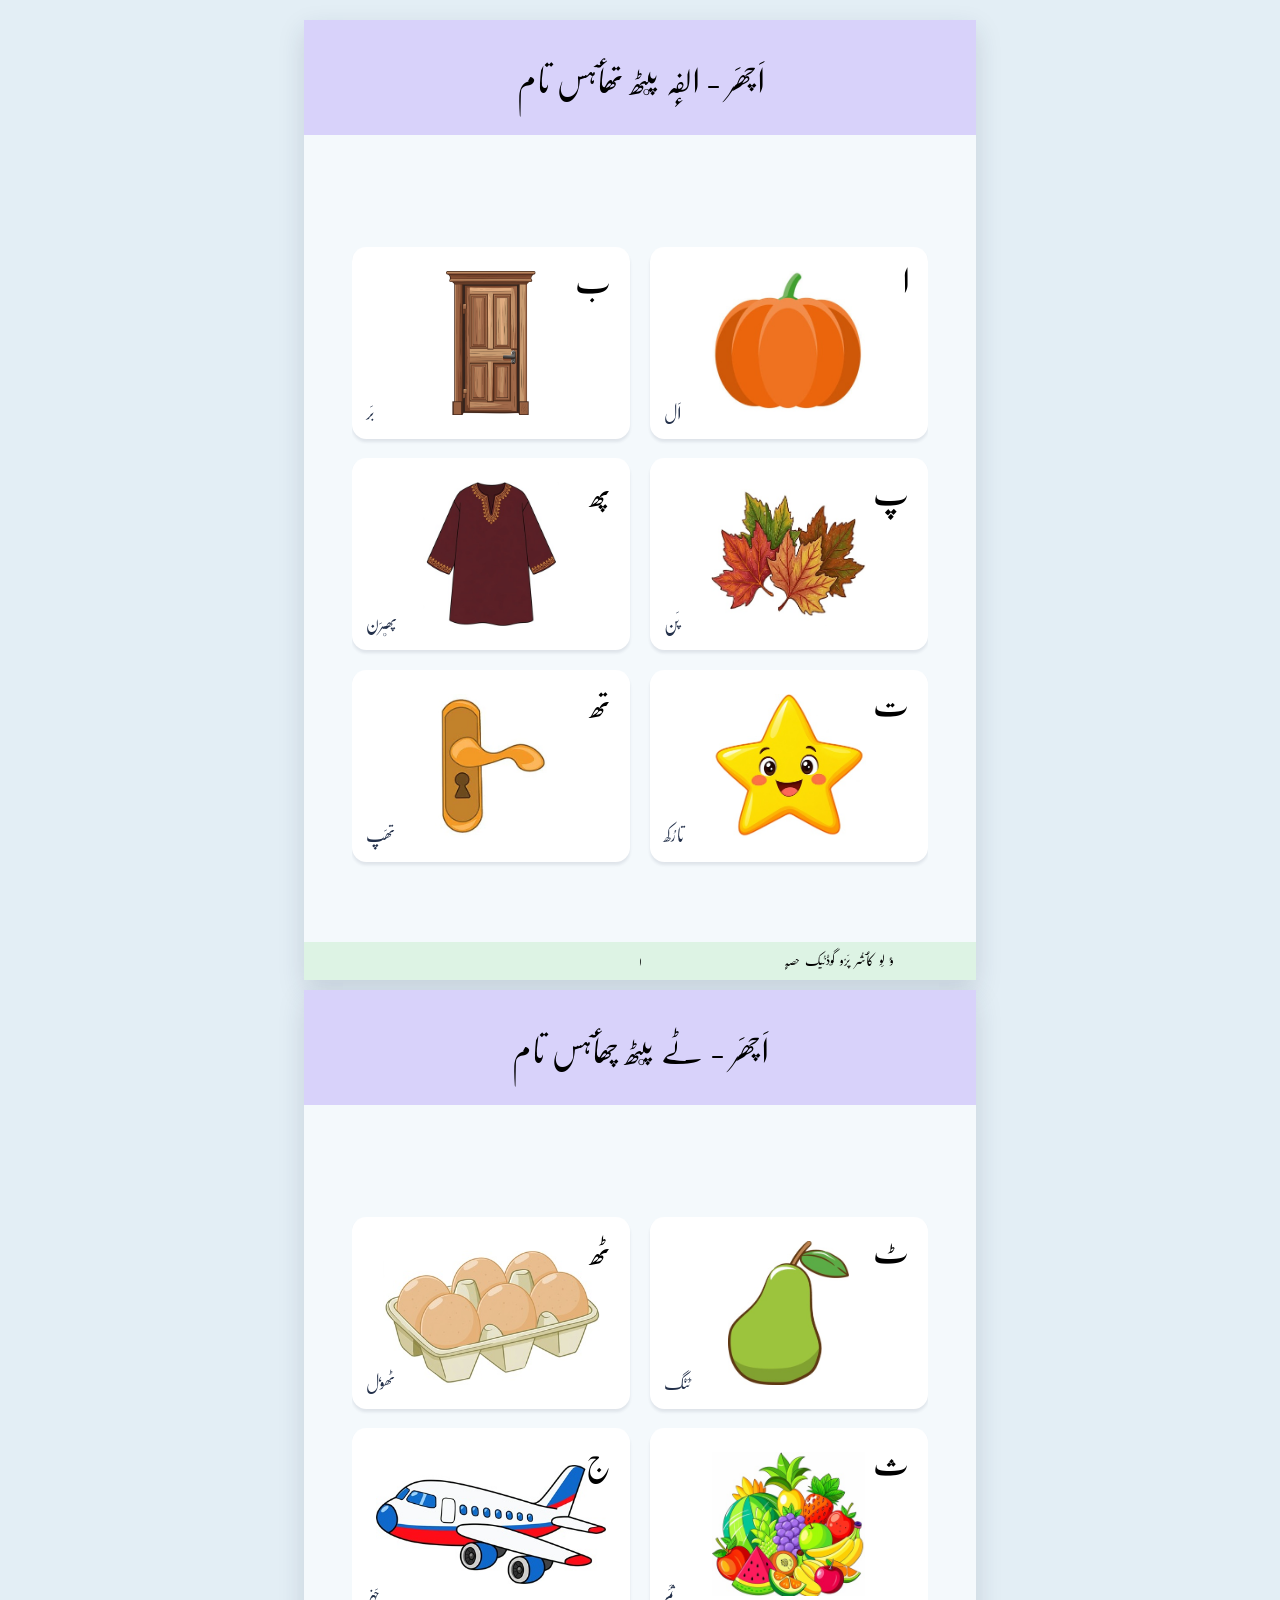
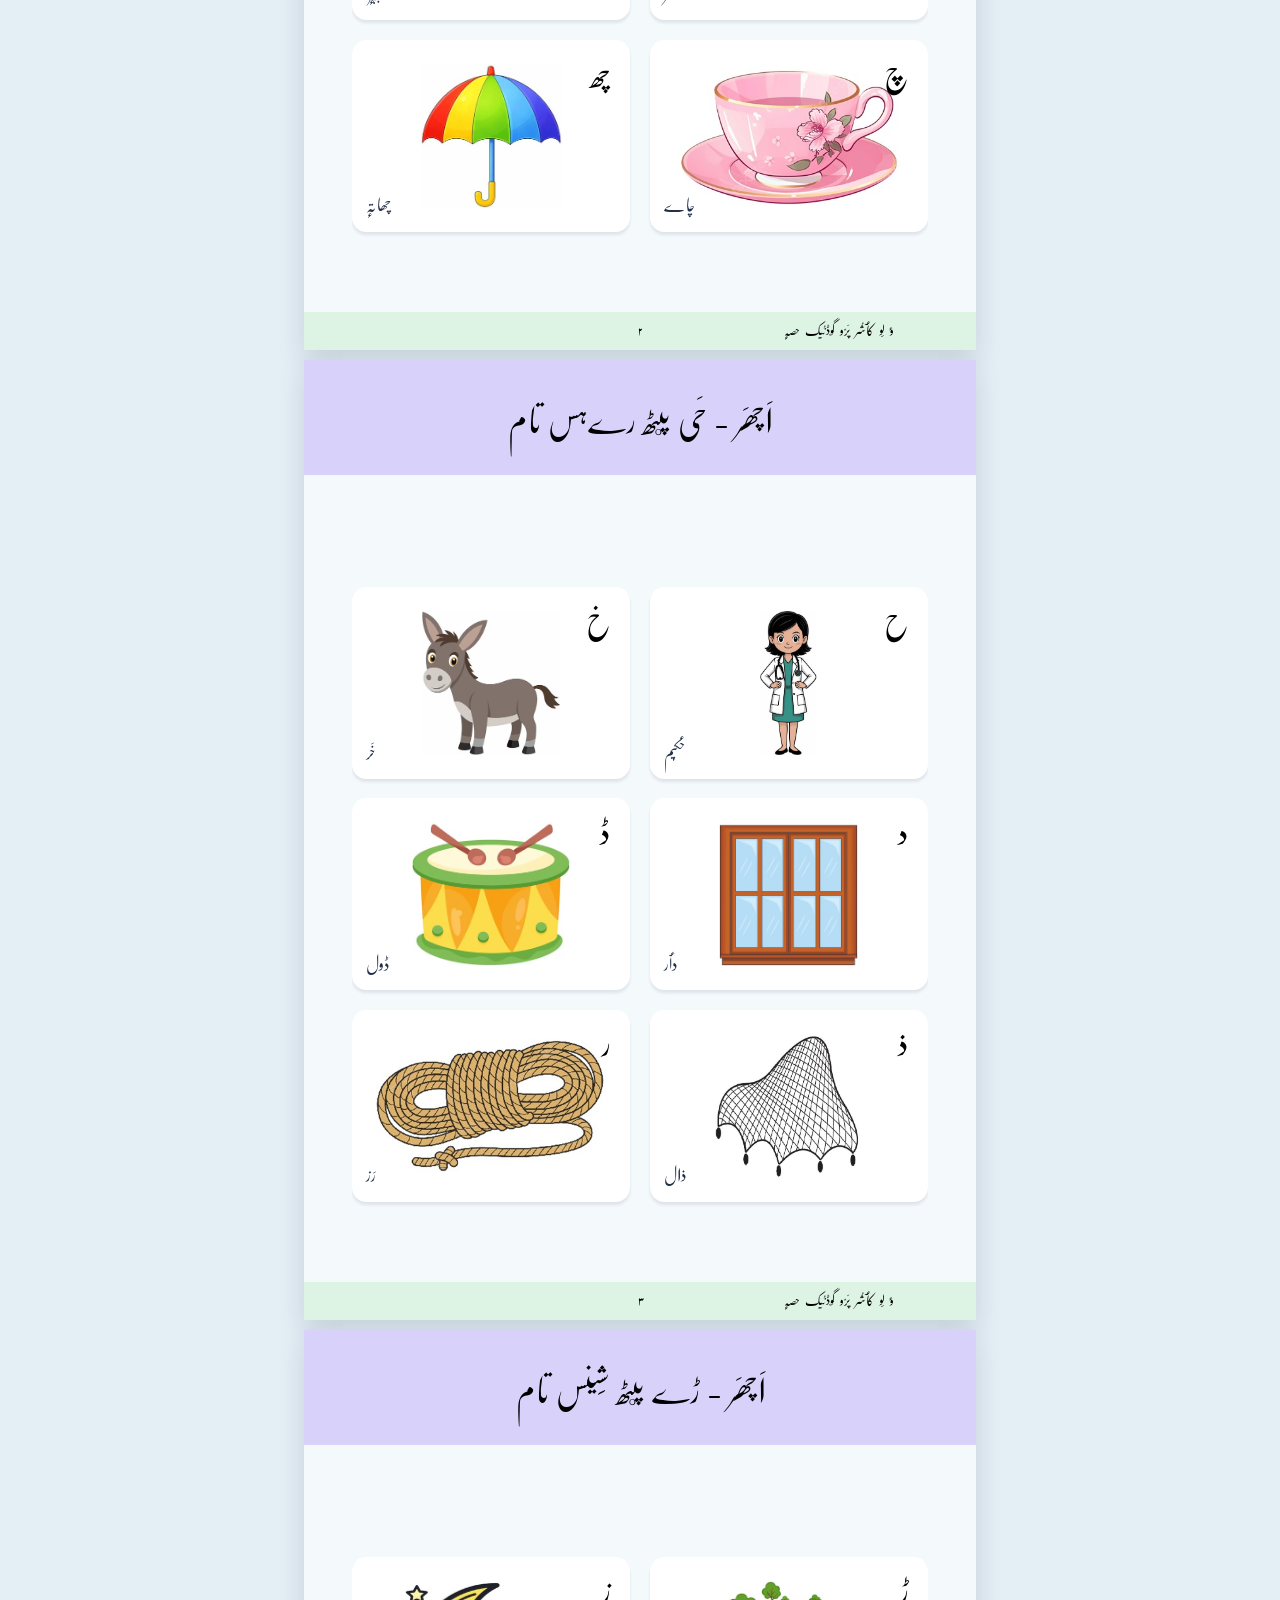
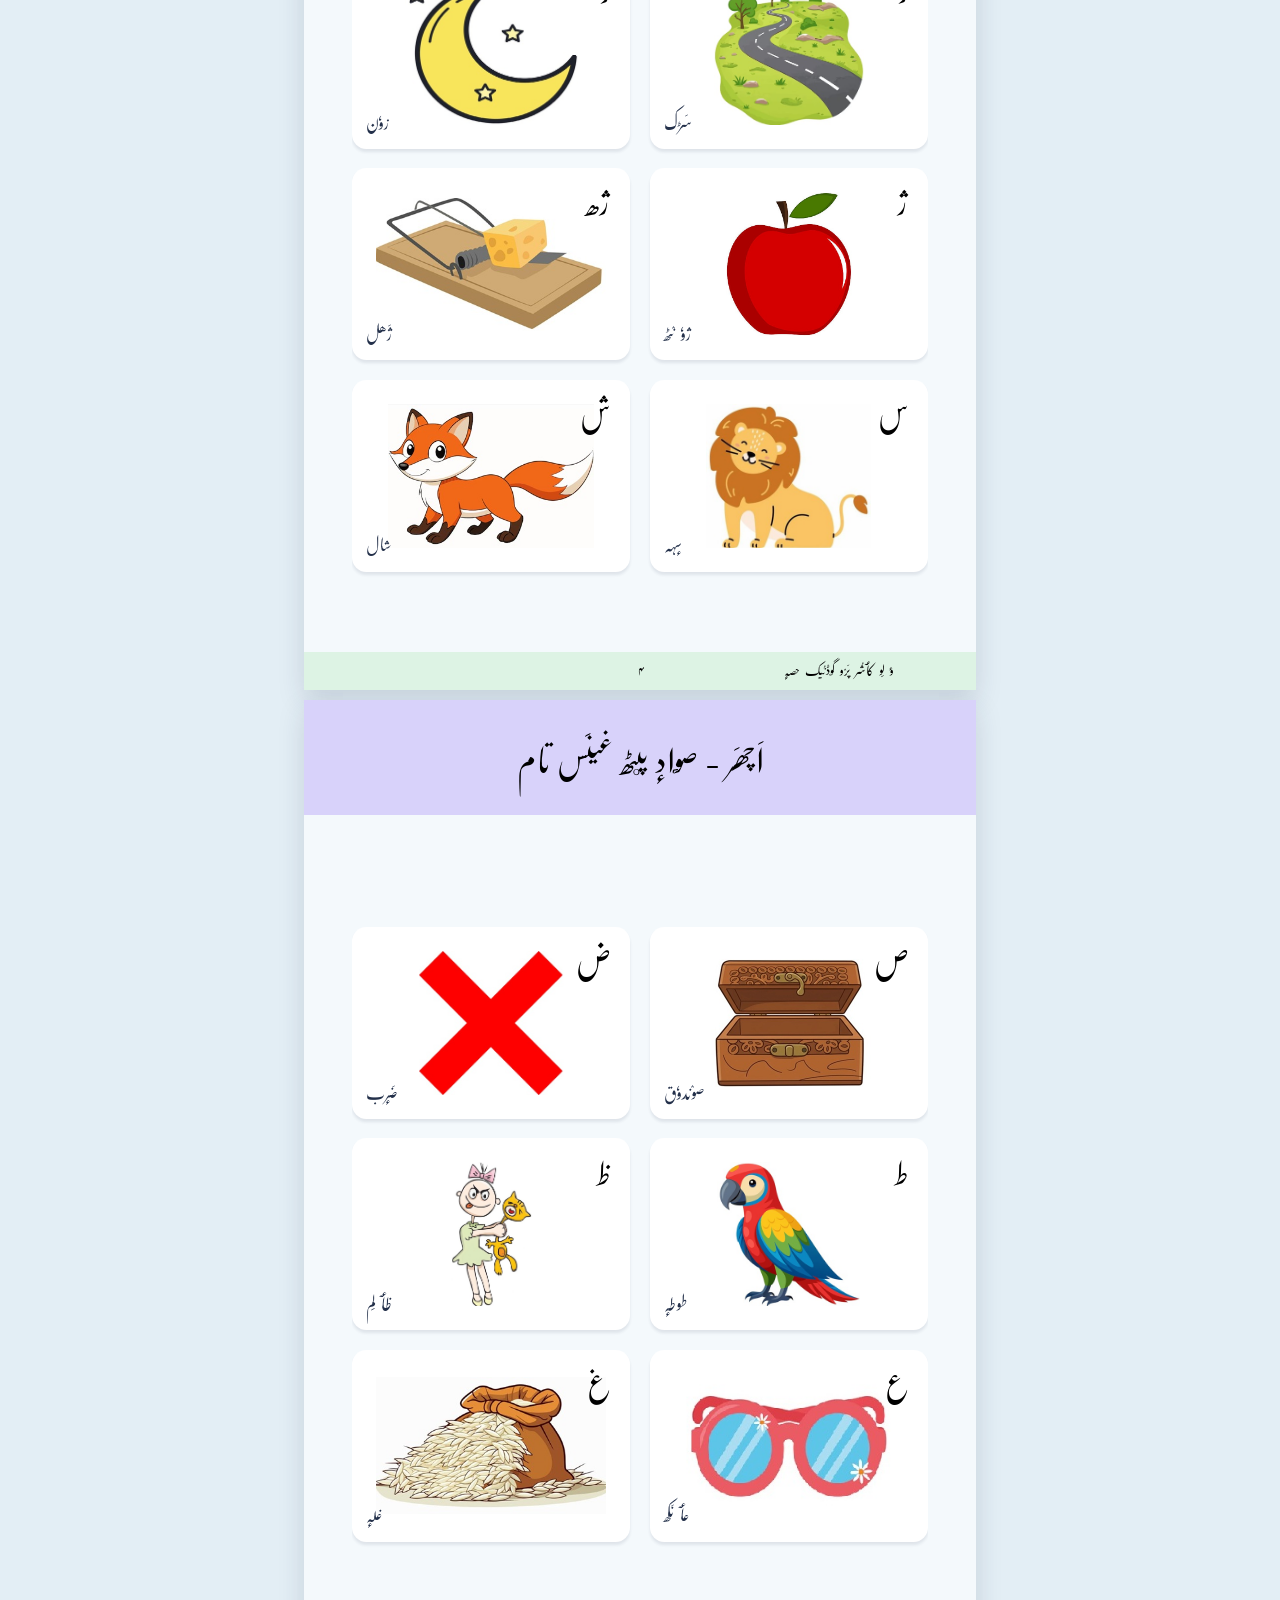
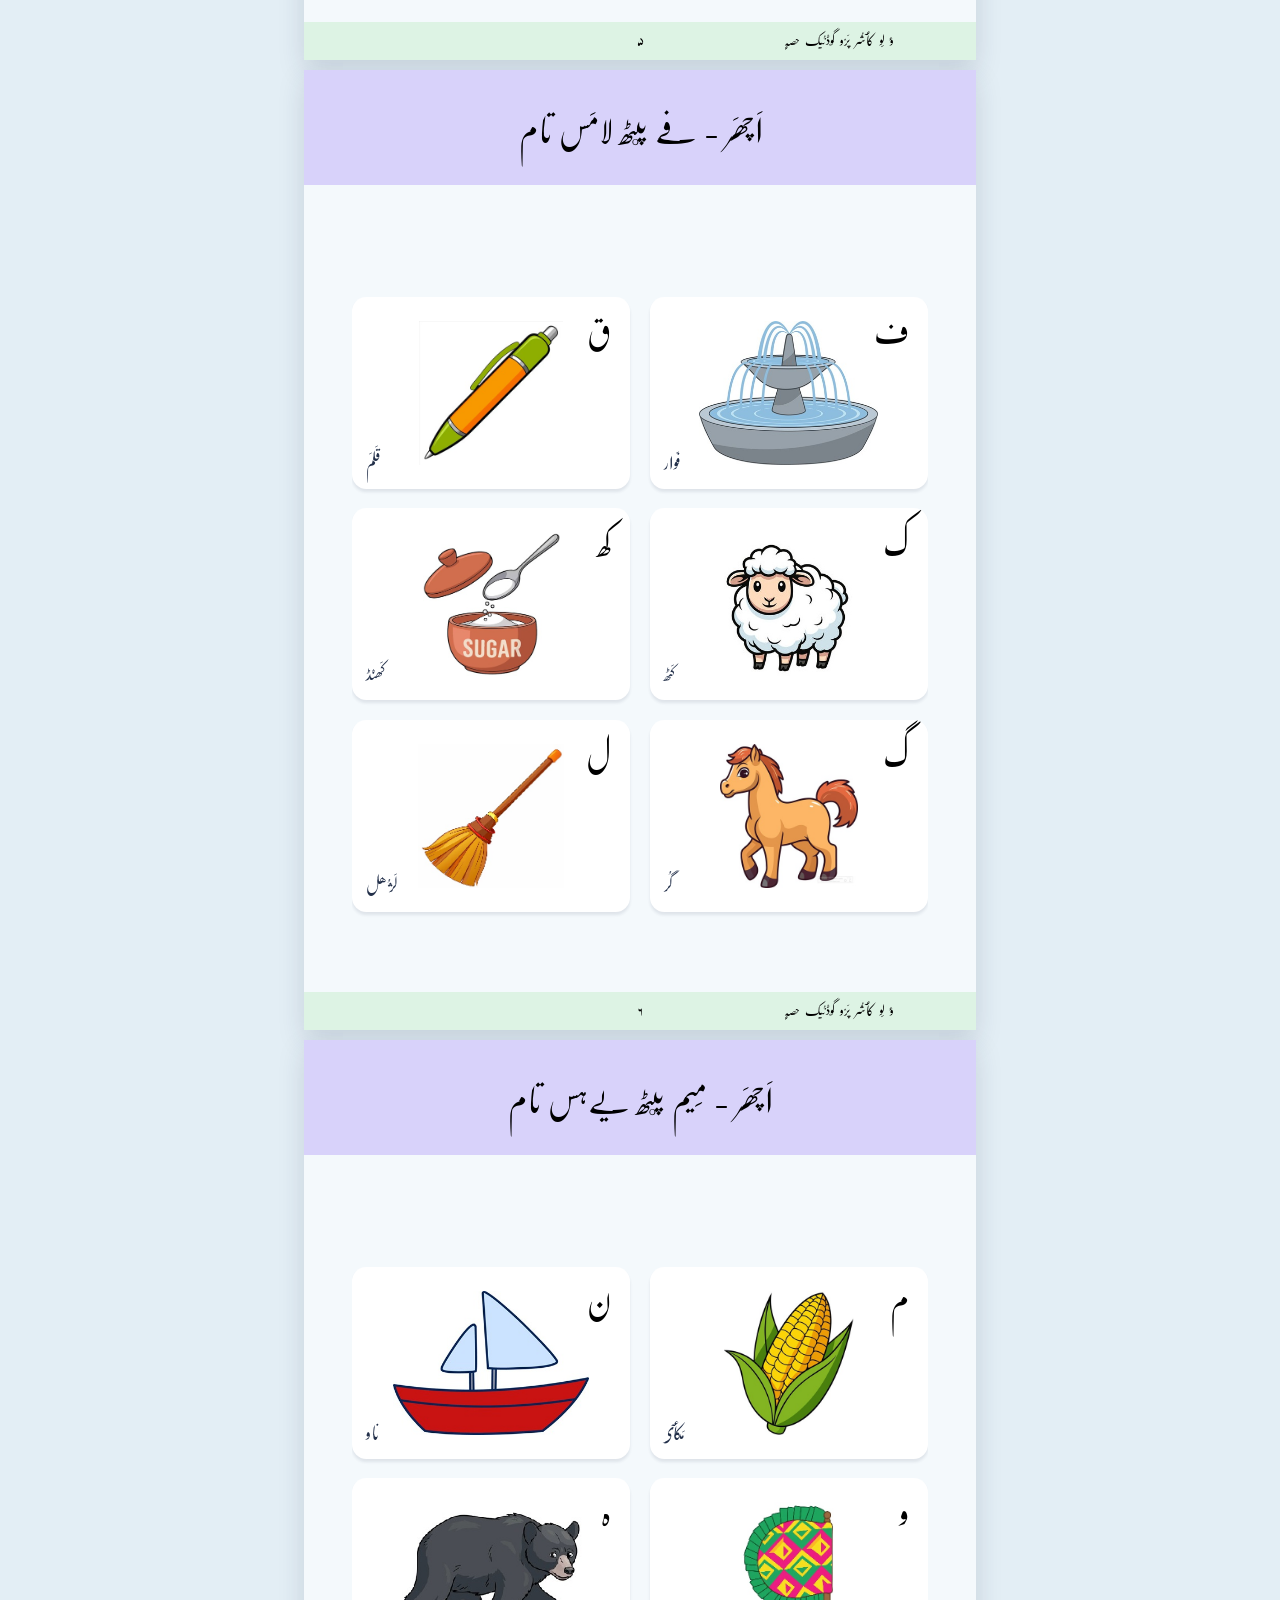
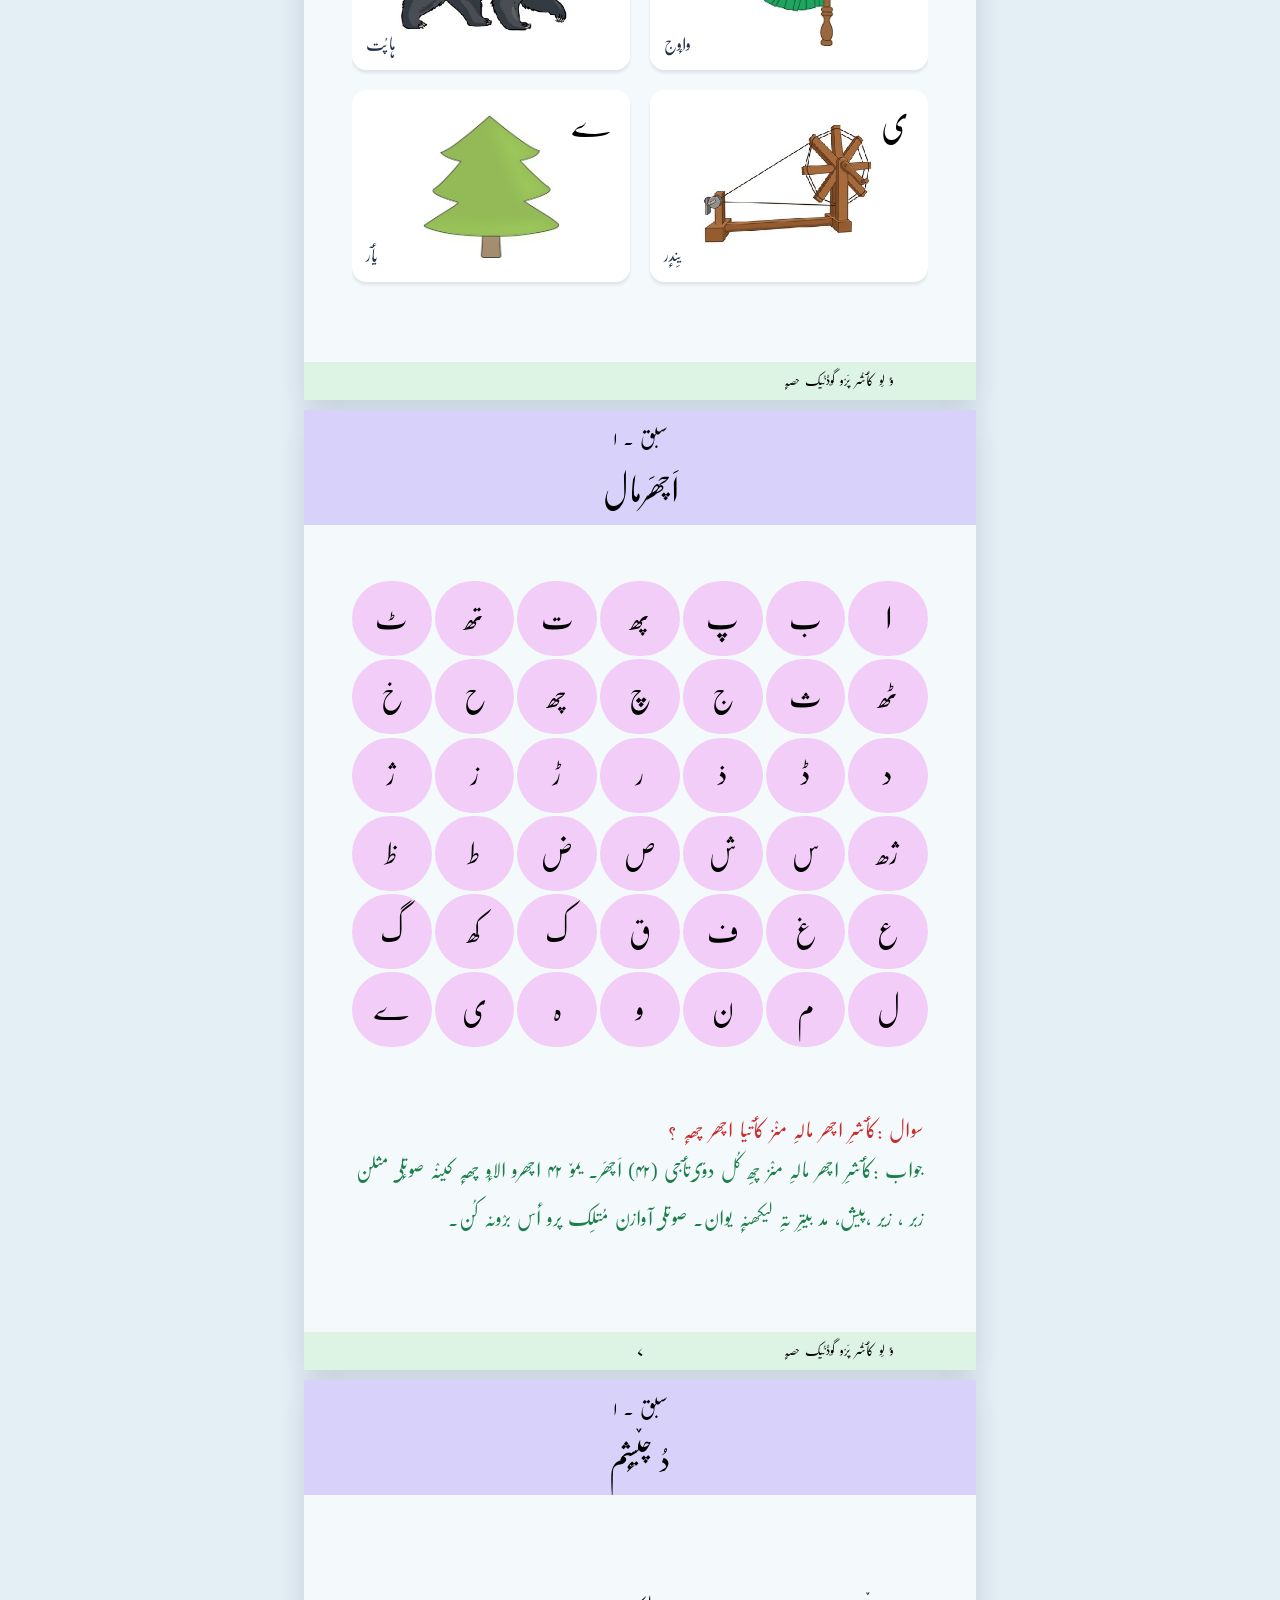
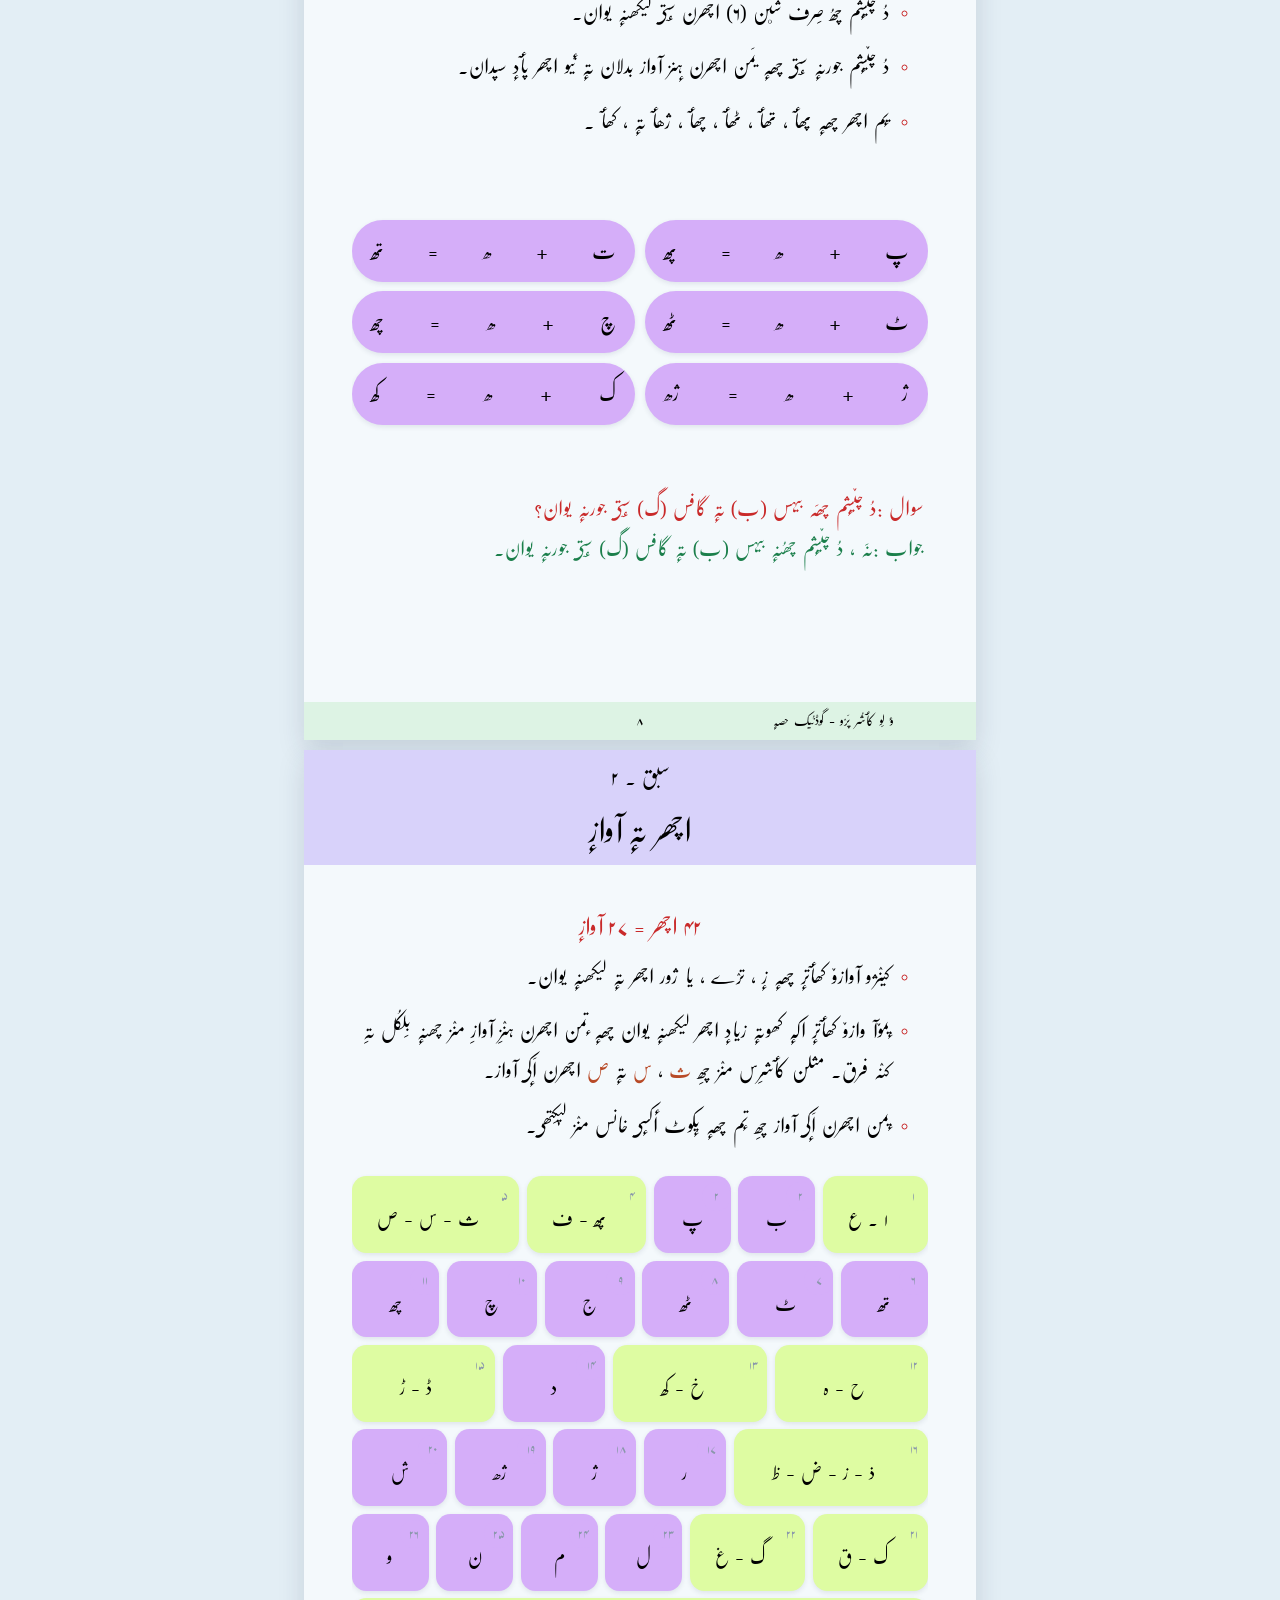
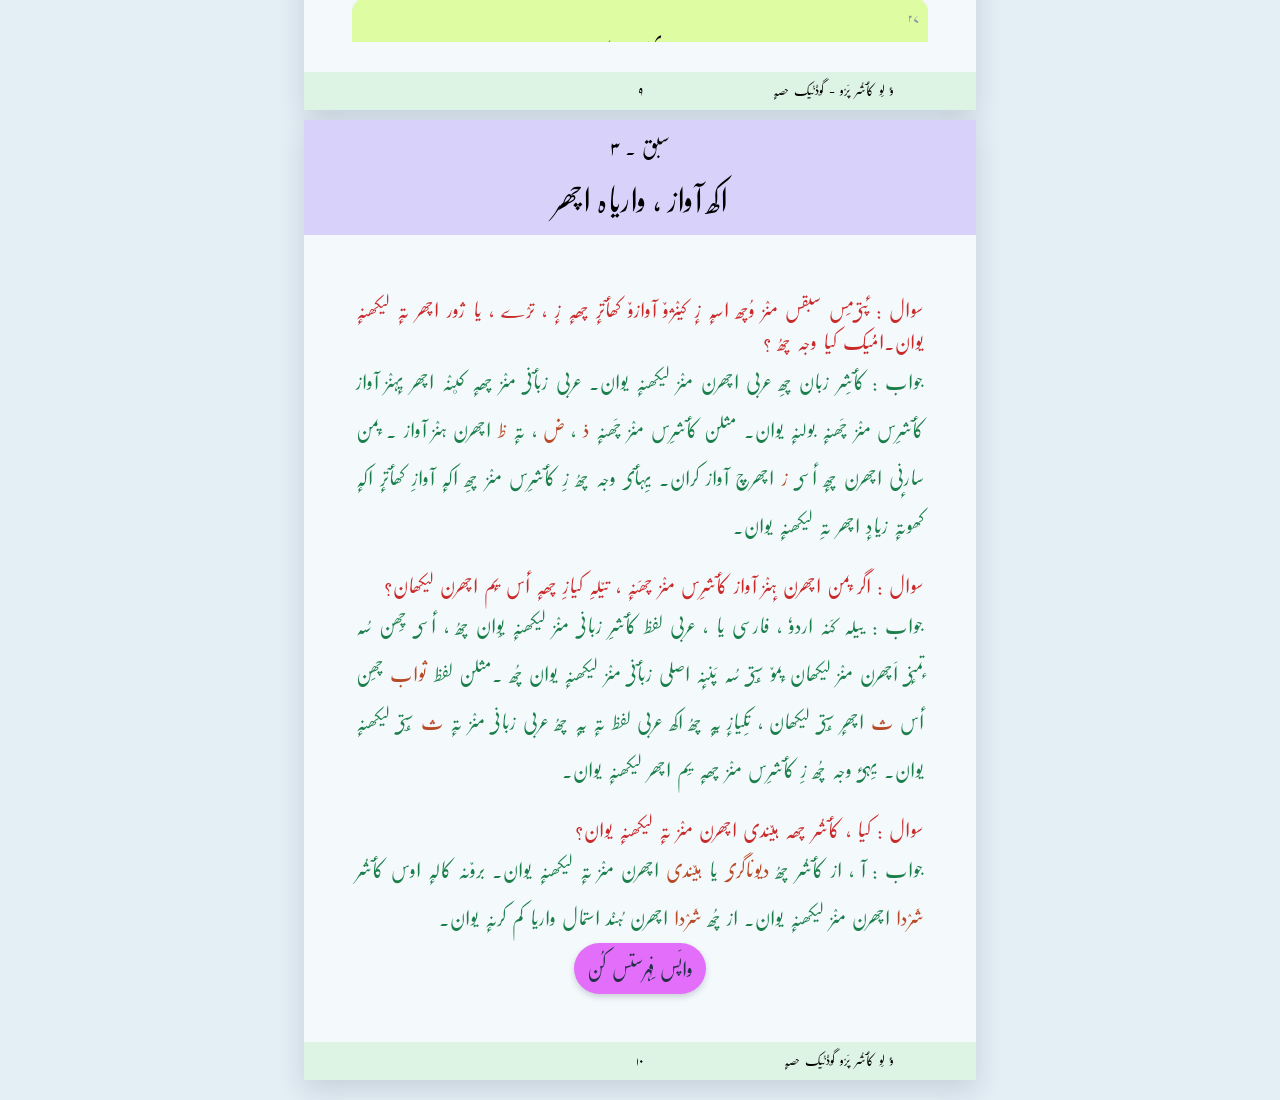
==== commit f41ddd4c: "Changed File Names" ====
--- a/01-alphabet.html
+++ b/01-alphabet.html
@@ -403,11 +403,13 @@
       <div class="header-bottom">دُ چیٚشٕم</div>
     </header>
     <main class="page-main">
+      <br>
         <ul class="generic-list">
           <li>دُ چیٚشٕم چھُ صِرف شٮن (۶) اچھرن سٍتۍ لیکھنہٕ یوان۔</li>
           <li>دُ چیٚشٕم جورنہٕ سٍتۍ چھہٕ یَمن اچھرن ہٕنز آواز بدلان تہٕ نٔیو اچھر پٲدٕ سپدان۔</li>
           <li>یٕم اچھر چھہٕ پھٲ ، تھٲ ، ٹھٲ ، چھٲ ، ژھٲ تہٕ ، کھٲ ۔</li>
         </ul>
+        <br>
         <div class="du-ceshim">
     		  <div class="du-ceshim-item">پ + ھ = پھ</div>
           <div class="du-ceshim-item">ت + ھ = تھ</div>
@@ -416,6 +418,7 @@
           <div class="du-ceshim-item">ژ + ھ = ژھ</div>
           <div class="du-ceshim-item">ک + ھ = کھ</div>
         </div>
+        <br>
   <div class="qa-container">
     <p class="question"><span class="qa-label">سوال :</span>دُ چیٚشٕم چھَہ بیہس (ب) تہٕ گافس (گ) سٍتۍ جورنہٕ یوان؟</p>
     <p class="answer"><span class="qa-label">جواب :</span>نَہ ، دُ چیٚشٕم
@@ -505,7 +508,7 @@
     <p class="question"><span class="qa-label">سوال :</span> اگر یٕمن اچھرن ہٕنٛز  آواز کٲشرِس منٛز چھَنہٕ ، تیٚلہِ کیازِ چھہٕ أس یٕم اچھرن لیکھان؟</p>
     <p class="answer"><span class="qa-label">جواب :</span>  ییلہ کَنہ اردوٗ   ،  فارسی یا  ، عربی  لفظ کٲشرِ  زبانۍ منٛز  لیکھنہٕ  یِوان چھُ  ، أسۍ چِھن سُہ  تٕمنٕۍ  اَچھرن منٛز  لیکھان یٕموٚ سٍتۍ  سُہ  پَننٕہ اصلی  زبٲنۍ منٛز   لیکھنہٕ یوان چُھ .مثلن لفظ<strong> ثواب</strong> چھِن أس <strong>ث </strong> اچھرٕ   سٍتۍ  لیکھان ، تِکیازٕ یہٕ چھُ  اکھ عربی لفظ تہٕ یہٕ چھُ عربی زبانۍ منٛز تہٕ  <strong>ث </strong> سٍتۍ  لیکھنہٕ یوان.  یِہۍٔ وجہ چُھ زِ کٲشرِس منٛز  چھہٕ یِم اچھر لیکھنہٕ یوان.</p>
     <p class="question"><span class="qa-label">سوال :</span> کیا ، کٲشُر چھہ ہیٚندی اچھرن منٛز تہٕ لیکھنہٕ یوان؟</p>  
-    <p class="answer"><span class="qa-label">جواب :</span>  آ ، کٲشُر چھُ دیوناگرۍ یا ہیٚندی اچھرن منٛز تہٕ لیکھنہٕ یوان. بروٚنہ کالہٕ اوس کٲشُر <strong> شَرٛدا</strong> اچھرن منٛز لیکھنہٕ یوان. از چھہٕ واریا کم کٲشٕر شَرٛدا اچھرن ہُنٛد استمال کران. </p>
+    <p class="answer"><span class="qa-label">جواب :</span>  آ  ،  از  کٲشُر چھُ <strong> دیوناگرۍ </strong>  یا <strong> ہیٚندی </strong>  اچھرن منٛز تہٕ لیکھنہٕ یوان. بروٚنہ کالہٕ اوس کٲشُر <strong> شَرٛدا</strong> اچھرن منٛز لیکھنہٕ یوان. از چُھ <strong> شَرٛدا</strong> اچھرن  ہُنٛد استمال واریا کم کرنہٕ یوان. </p>
   </div>
           <div class="link"><a href="index.html#topics-list">واپَس فِہرستس کُن</a></div>
     </main>
